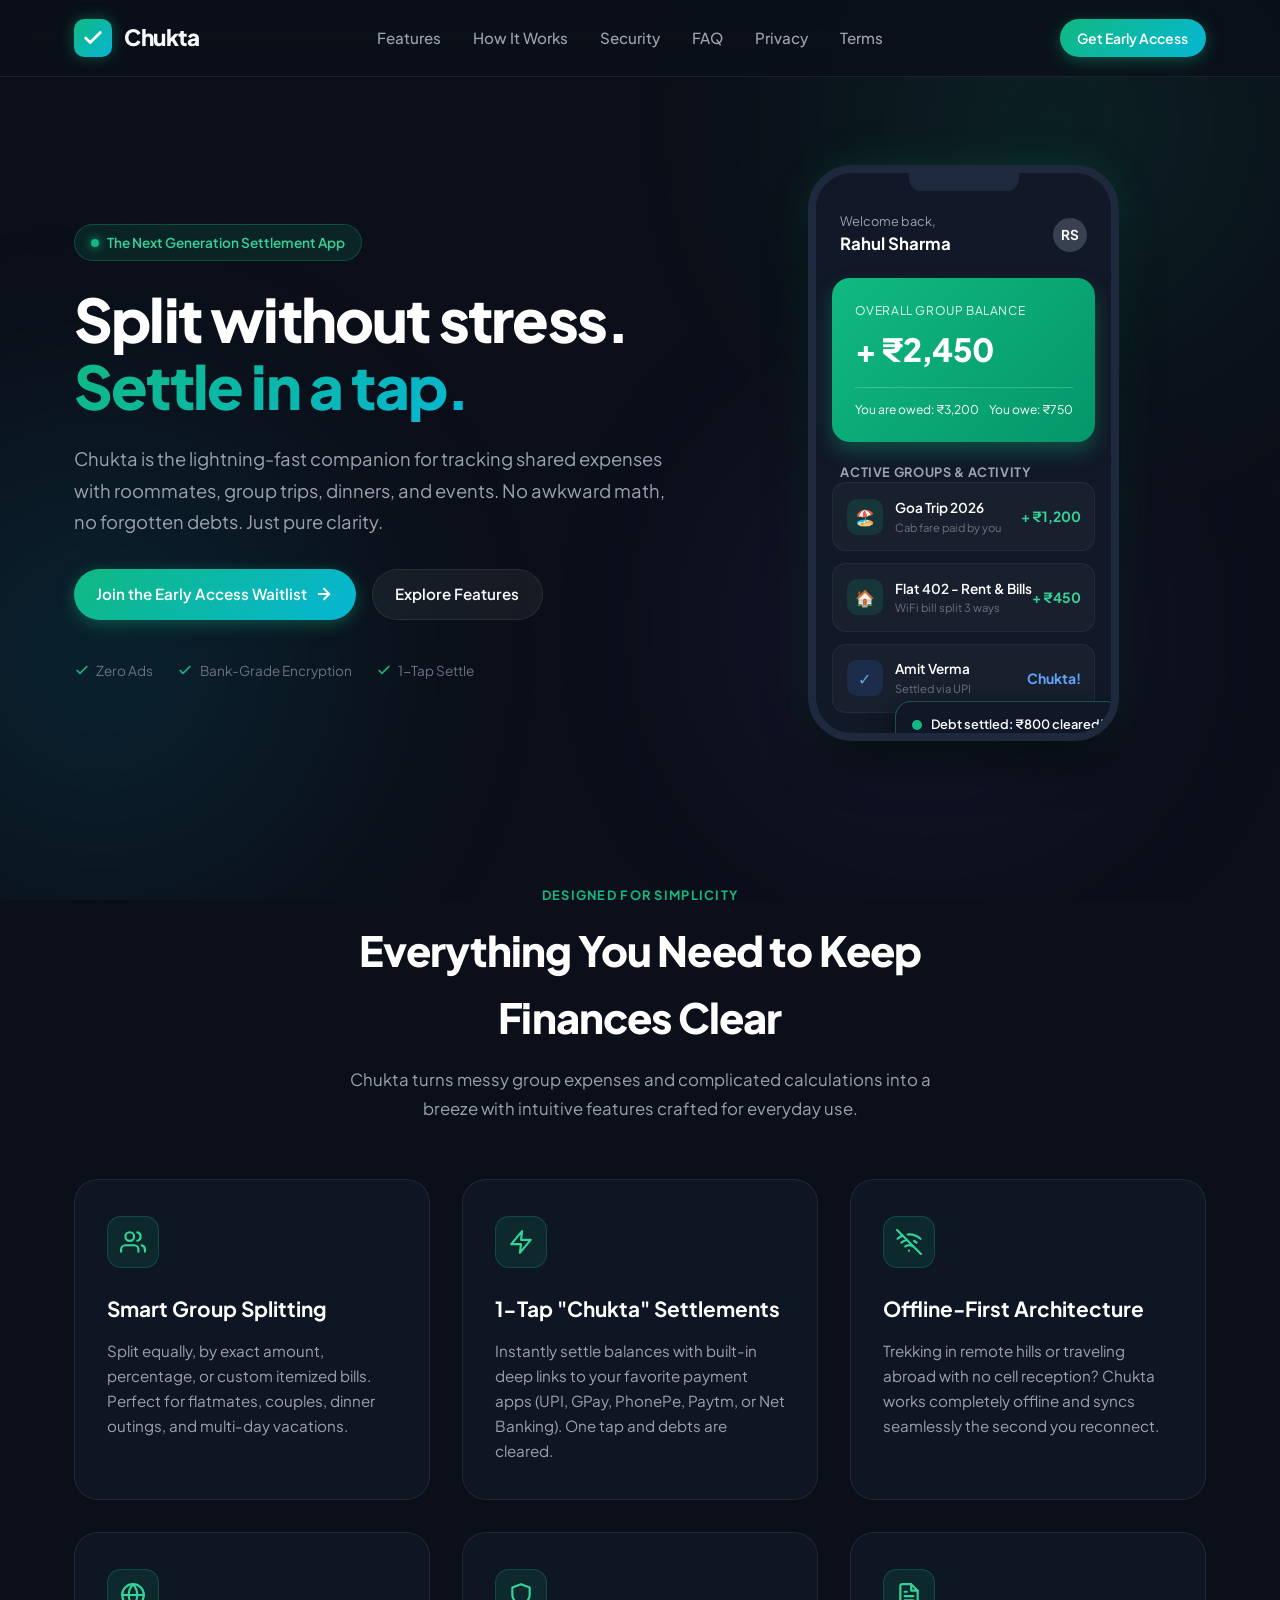
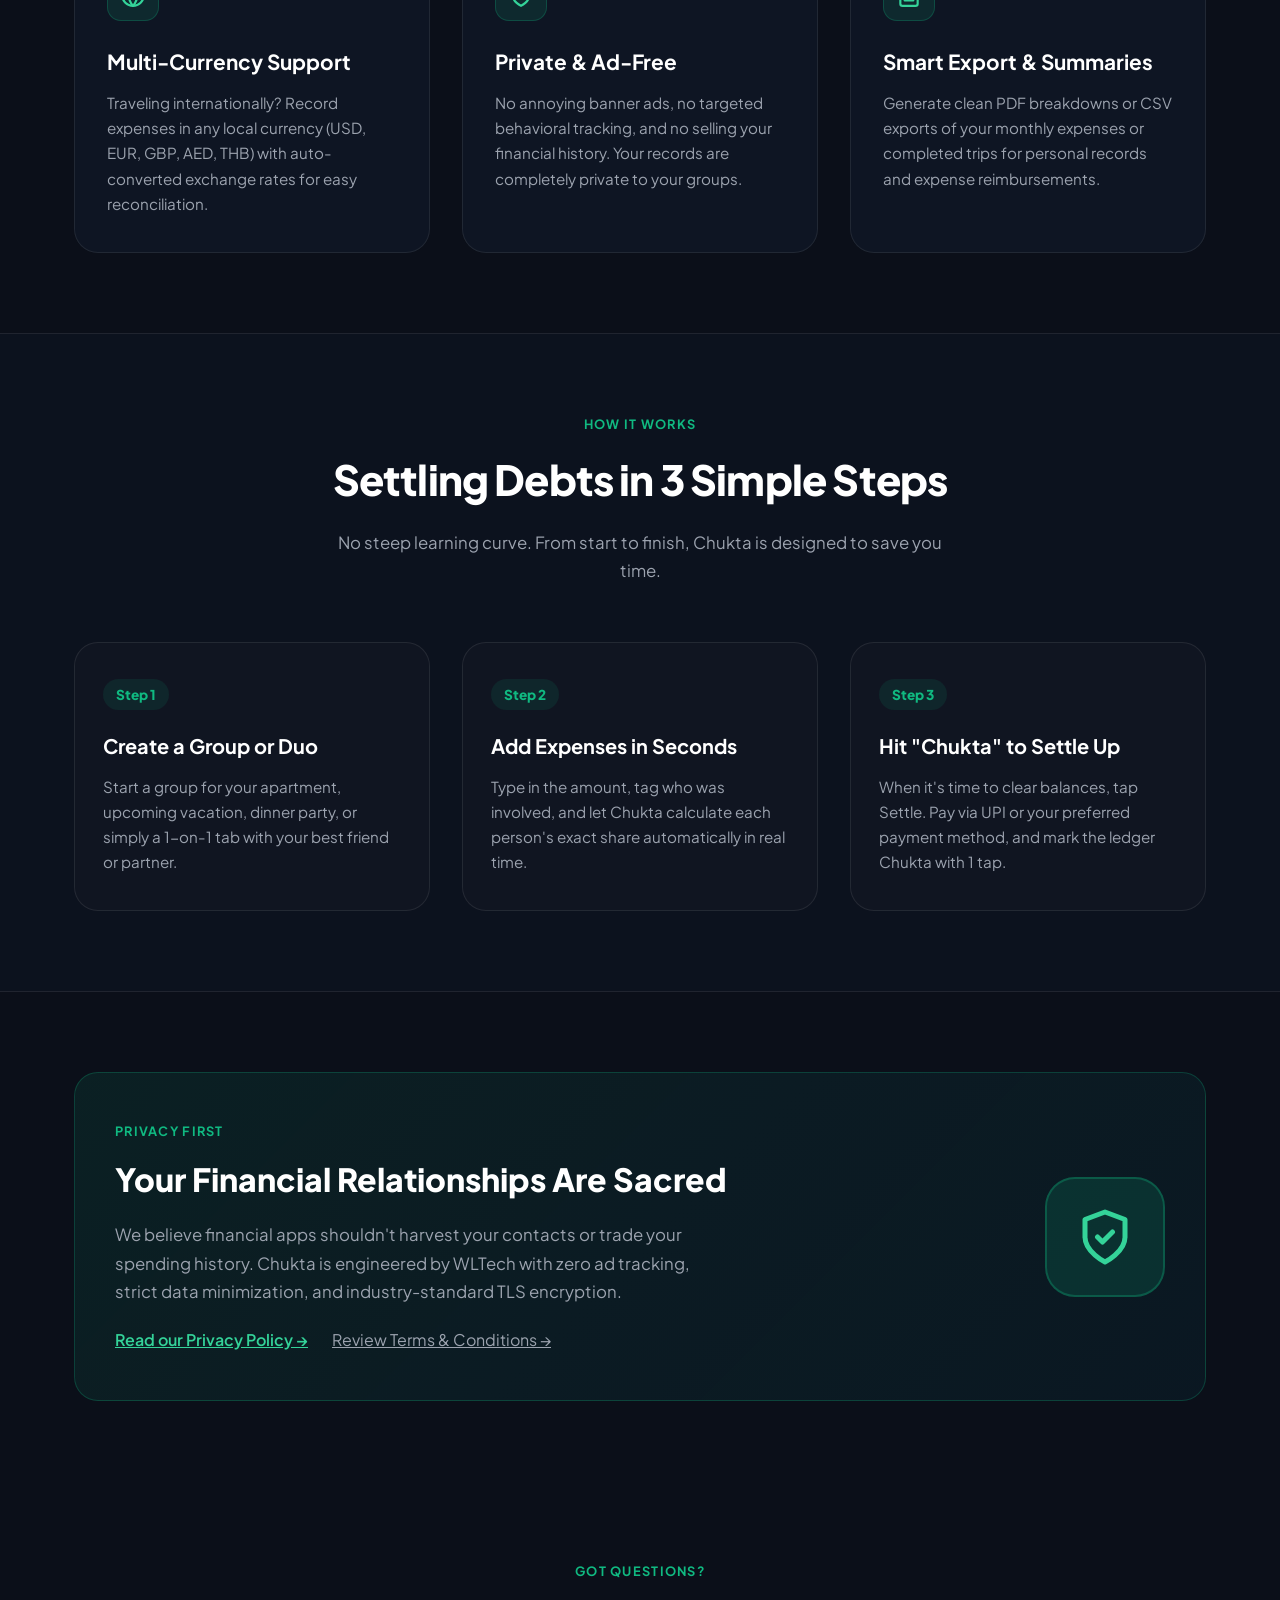
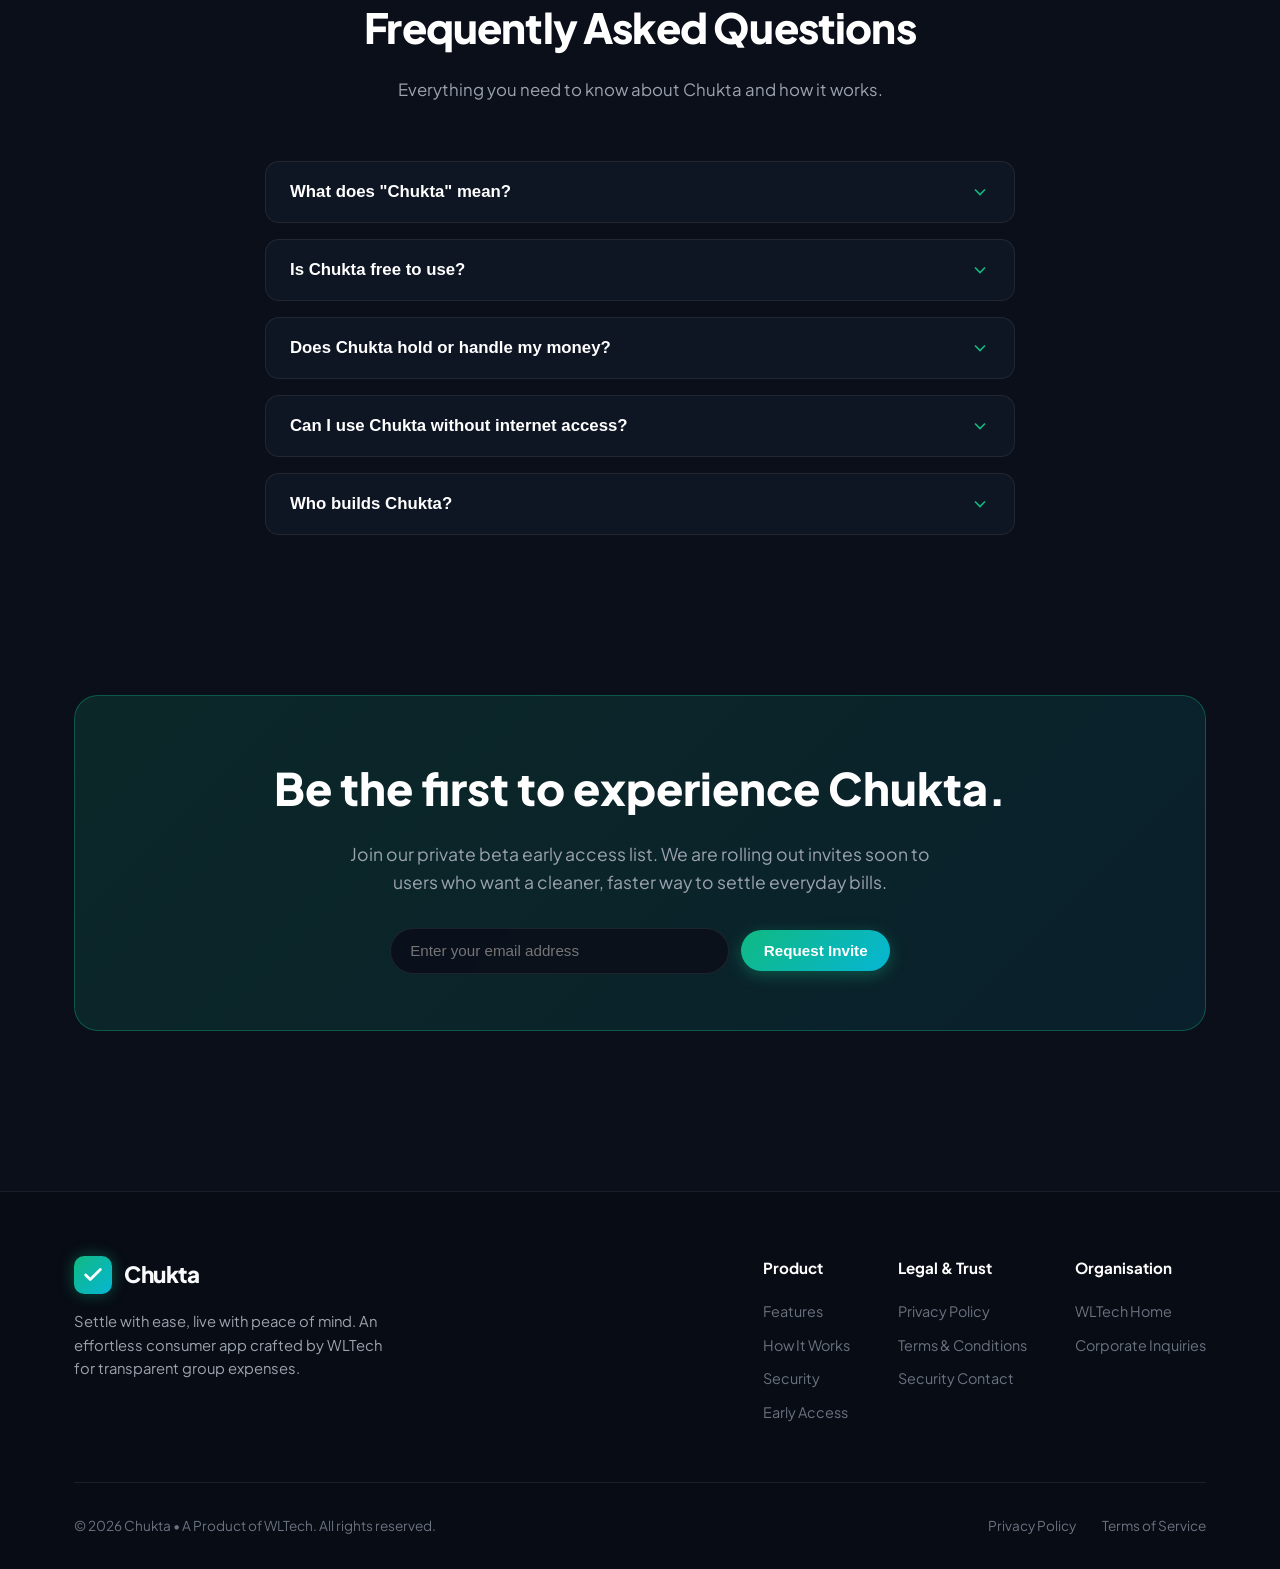
==== chukta/index.html @ 7b5af76c "Initial commit" ====
<!DOCTYPE html>
<html lang="en">
<head>
  <meta charset="UTF-8">
  <meta name="viewport" content="width=device-width, initial-scale=1.0">
  <title>Chukta — Settle with Ease, Split with Friends</title>
  <meta name="description" content="Chukta is the modern expense tracking and settlement app for trips, flatmates, and friends. Split bills seamlessly and settle up in one tap.">
  <meta name="keywords" content="Chukta, bill split app, expense tracker, settle up, group expenses, UPI settlement, flatmate expenses">
  <meta name="author" content="WLTech">

  <!-- Open Graph -->
  <meta property="og:type" content="website">
  <meta property="og:title" content="Chukta — Settle with Ease, Split with Friends">
  <meta property="og:description" content="Effortlessly track shared expenses and settle balances in a single tap. Zero stress, zero awkward math.">
  <meta property="og:url" content="https://wltechin.github.io/chukta/">

  <!-- Google Fonts -->
  <link rel="preconnect" href="https://fonts.googleapis.com">
  <link rel="preconnect" href="https://fonts.gstatic.com" crossorigin>
  <link href="https://fonts.googleapis.com/css2?family=Plus+Jakarta+Sans:wght@400;500;600;700;800&display=swap" rel="stylesheet">

  <!-- Stylesheet -->
  <link rel="stylesheet" href="../assets/css/chukta.css">
  <link rel="icon" type="image/svg+xml" href="data:image/svg+xml,<svg xmlns='http://www.w3.org/2000/svg' viewBox='0 0 32 32'><rect width='32' height='32' rx='8' fill='%2310b981'/><path d='M9 16l4 4 10-10' stroke='white' stroke-width='3' fill='none' stroke-linecap='round' stroke-linejoin='round'/></svg>">
</head>
<body>

  <!-- Ambient background glow -->
  <div class="chukta-ambient" aria-hidden="true">
    <div class="blob blob-1"></div>
    <div class="blob blob-2"></div>
    <div class="blob blob-3"></div>
  </div>

  <!-- Navigation -->
  <header class="chukta-nav">
    <div class="container">
      <div class="nav-wrapper">
        <a href="index.html" class="brand">
          <div class="brand-badge">
            <svg viewBox="0 0 24 24" fill="none" stroke="currentColor" stroke-width="3" stroke-linecap="round" stroke-linejoin="round">
              <polyline points="20 6 9 17 4 12"></polyline>
            </svg>
          </div>
          <span>Chukta</span>
        </a>

        <nav class="nav-links" id="chuktaNavLinks">
          <a href="#features">Features</a>
          <a href="#how-it-works">How It Works</a>
          <a href="#security">Security</a>
          <a href="#faq">FAQ</a>
          <a href="privacy-policy.html">Privacy</a>
          <a href="terms-and-conditions.html">Terms</a>
        </nav>

        <div>
          <a href="#waitlist" class="btn-chukta btn-chukta-primary btn-chukta-sm">
            Get Early Access
          </a>
        </div>

        <button class="mobile-toggle" id="chuktaMobileToggle" aria-label="Toggle navigation" aria-expanded="false">
          <svg width="24" height="24" viewBox="0 0 24 24" fill="none" stroke="currentColor" stroke-width="2">
            <line x1="3" y1="12" x2="21" y2="12"></line>
            <line x1="3" y1="6" x2="21" y2="6"></line>
            <line x1="3" y1="18" x2="21" y2="18"></line>
          </svg>
        </button>
      </div>
    </div>
  </header>

  <main>
    <!-- Hero Section -->
    <section class="hero">
      <div class="container">
        <div class="hero-grid">
          <div>
            <div class="hero-tag">
              <span class="hero-tag-pulse"></span>
              <span>The Next Generation Settlement App</span>
            </div>

            <h1 class="hero-title">
              Split without stress. <br>
              <span class="hero-highlight">Settle in a tap.</span>
            </h1>

            <p class="hero-desc">
              Chukta is the lightning-fast companion for tracking shared expenses with roommates, group trips, dinners, and events. No awkward math, no forgotten debts. Just pure clarity.
            </p>

            <div class="hero-btns">
              <a href="#waitlist" class="btn-chukta btn-chukta-primary">
                Join the Early Access Waitlist
                <svg width="18" height="18" viewBox="0 0 24 24" fill="none" stroke="currentColor" stroke-width="2.5" stroke-linecap="round" stroke-linejoin="round">
                  <line x1="5" y1="12" x2="19" y2="12"></line>
                  <polyline points="12 5 19 12 12 19"></polyline>
                </svg>
              </a>
              <a href="#features" class="btn-chukta btn-chukta-outline">
                Explore Features
              </a>
            </div>

            <div class="hero-trust">
              <div class="trust-item">
                <svg viewBox="0 0 24 24" fill="none" stroke="currentColor" stroke-width="2.5"><polyline points="20 6 9 17 4 12"></polyline></svg>
                <span>Zero Ads</span>
              </div>
              <div class="trust-item">
                <svg viewBox="0 0 24 24" fill="none" stroke="currentColor" stroke-width="2.5"><polyline points="20 6 9 17 4 12"></polyline></svg>
                <span>Bank-Grade Encryption</span>
              </div>
              <div class="trust-item">
                <svg viewBox="0 0 24 24" fill="none" stroke="currentColor" stroke-width="2.5"><polyline points="20 6 9 17 4 12"></polyline></svg>
                <span>1-Tap Settle</span>
              </div>
            </div>
          </div>

          <!-- App Mockup Preview -->
          <div class="mockup-container">
            <div class="mockup-phone">
              <div class="phone-notch"></div>

              <div class="app-header">
                <div>
                  <div class="app-user-greeting">Welcome back,</div>
                  <div class="app-user-name">Rahul Sharma</div>
                </div>
                <div style="width: 34px; height: 34px; border-radius: 50%; background: #374151; display:flex; align-items:center; justify-content:center; font-size: 0.85rem; font-weight:700;">
                  RS
                </div>
              </div>

              <div class="balance-card">
                <div class="balance-label">Overall Group Balance</div>
                <div class="balance-amount">+ ₹2,450</div>
                <div class="balance-meta">
                  <span>You are owed: ₹3,200</span>
                  <span>You owe: ₹750</span>
                </div>
              </div>

              <div class="activity-title">Active Groups & Activity</div>
              <div class="activity-list">
                <div class="activity-item">
                  <div class="activity-left">
                    <div class="activity-icon">🏖️</div>
                    <div>
                      <div class="activity-name">Goa Trip 2026</div>
                      <div class="activity-time">Cab fare paid by you</div>
                    </div>
                  </div>
                  <div class="activity-amount positive">+ ₹1,200</div>
                </div>

                <div class="activity-item">
                  <div class="activity-left">
                    <div class="activity-icon">🏠</div>
                    <div>
                      <div class="activity-name">Flat 402 - Rent & Bills</div>
                      <div class="activity-time">WiFi bill split 3 ways</div>
                    </div>
                  </div>
                  <div class="activity-amount positive">+ ₹450</div>
                </div>

                <div class="activity-item">
                  <div class="activity-left">
                    <div class="activity-icon" style="background: rgba(59, 130, 246, 0.15); color: #60a5fa;">✓</div>
                    <div>
                      <div class="activity-name">Amit Verma</div>
                      <div class="activity-time">Settled via UPI</div>
                    </div>
                  </div>
                  <div class="activity-amount settled">Chukta!</div>
                </div>
              </div>

              <!-- Floating settlement badge -->
              <div class="mockup-floating-badge">
                <span style="display:inline-block; width:10px; height:10px; border-radius:50%; background:#10b981;"></span>
                <span>Debt settled: ₹800 cleared!</span>
              </div>
            </div>
          </div>
        </div>
      </div>
    </section>

    <!-- Features Section -->
    <section class="section" id="features">
      <div class="container">
        <div class="section-head">
          <span class="section-subtag">Designed for Simplicity</span>
          <h2 class="section-h2">Everything You Need to Keep Finances Clear</h2>
          <p class="section-subtext">
            Chukta turns messy group expenses and complicated calculations into a breeze with intuitive features crafted for everyday use.
          </p>
        </div>

        <div class="features-grid">
          <div class="feature-box">
            <div class="feature-icon-wrapper">
              <svg viewBox="0 0 24 24" fill="none" stroke="currentColor" stroke-width="2" stroke-linecap="round" stroke-linejoin="round">
                <path d="M17 21v-2a4 4 0 0 0-4-4H5a4 4 0 0 0-4 4v2"></path>
                <circle cx="9" cy="7" r="4"></circle>
                <path d="M23 21v-2a4 4 0 0 0-3-3.87"></path>
                <path d="M16 3.13a4 4 0 0 1 0 7.75"></path>
              </svg>
            </div>
            <h3>Smart Group Splitting</h3>
            <p>
              Split equally, by exact amount, percentage, or custom itemized bills. Perfect for flatmates, couples, dinner outings, and multi-day vacations.
            </p>
          </div>

          <div class="feature-box">
            <div class="feature-icon-wrapper">
              <svg viewBox="0 0 24 24" fill="none" stroke="currentColor" stroke-width="2" stroke-linecap="round" stroke-linejoin="round">
                <polygon points="13 2 3 14 12 14 11 22 21 10 12 10 13 2"></polygon>
              </svg>
            </div>
            <h3>1-Tap "Chukta" Settlements</h3>
            <p>
              Instantly settle balances with built-in deep links to your favorite payment apps (UPI, GPay, PhonePe, Paytm, or Net Banking). One tap and debts are cleared.
            </p>
          </div>

          <div class="feature-box">
            <div class="feature-icon-wrapper">
              <svg viewBox="0 0 24 24" fill="none" stroke="currentColor" stroke-width="2" stroke-linecap="round" stroke-linejoin="round">
                <path d="M1 1l22 22"></path>
                <path d="M16.72 11.06A10.94 10.94 0 0 1 19 12.55"></path>
                <path d="M5 12.55a10.94 10.94 0 0 1 5.17-2.39"></path>
                <path d="M10.71 5.05A16 16 0 0 1 22.58 9"></path>
                <path d="M1.42 9a15.91 15.91 0 0 1 4.7-2.88"></path>
                <path d="M8.53 16.11a6 6 0 0 1 6.95 0"></path>
                <line x1="12" y1="20" x2="12.01" y2="20"></line>
              </svg>
            </div>
            <h3>Offline-First Architecture</h3>
            <p>
              Trekking in remote hills or traveling abroad with no cell reception? Chukta works completely offline and syncs seamlessly the second you reconnect.
            </p>
          </div>

          <div class="feature-box">
            <div class="feature-icon-wrapper">
              <svg viewBox="0 0 24 24" fill="none" stroke="currentColor" stroke-width="2" stroke-linecap="round" stroke-linejoin="round">
                <circle cx="12" cy="12" r="10"></circle>
                <line x1="2" y1="12" x2="22" y2="12"></line>
                <path d="M12 2a15.3 15.3 0 0 1 4 10 15.3 15.3 0 0 1-4 10 15.3 15.3 0 0 1-4-10 15.3 15.3 0 0 1 4-10z"></path>
              </svg>
            </div>
            <h3>Multi-Currency Support</h3>
            <p>
              Traveling internationally? Record expenses in any local currency (USD, EUR, GBP, AED, THB) with auto-converted exchange rates for easy reconciliation.
            </p>
          </div>

          <div class="feature-box">
            <div class="feature-icon-wrapper">
              <svg viewBox="0 0 24 24" fill="none" stroke="currentColor" stroke-width="2" stroke-linecap="round" stroke-linejoin="round">
                <path d="M12 22s8-4 8-10V5l-8-3-8 3v7c0 6 8 10 8 10z"></path>
              </svg>
            </div>
            <h3>Private & Ad-Free</h3>
            <p>
              No annoying banner ads, no targeted behavioral tracking, and no selling your financial history. Your records are completely private to your groups.
            </p>
          </div>

          <div class="feature-box">
            <div class="feature-icon-wrapper">
              <svg viewBox="0 0 24 24" fill="none" stroke="currentColor" stroke-width="2" stroke-linecap="round" stroke-linejoin="round">
                <path d="M14 2H6a2 2 0 0 0-2 2v16a2 2 0 0 0 2 2h12a2 2 0 0 0 2-2V8z"></path>
                <polyline points="14 2 14 8 20 8"></polyline>
                <line x1="16" y1="13" x2="8" y2="13"></line>
                <line x1="16" y1="17" x2="8" y2="17"></line>
                <polyline points="10 9 9 9 8 9"></polyline>
              </svg>
            </div>
            <h3>Smart Export & Summaries</h3>
            <p>
              Generate clean PDF breakdowns or CSV exports of your monthly expenses or completed trips for personal records and expense reimbursements.
            </p>
          </div>
        </div>
      </div>
    </section>

    <!-- How It Works Section -->
    <section class="section" id="how-it-works" style="background: rgba(17, 24, 39, 0.4); border-top: 1px solid var(--chukta-border); border-bottom: 1px solid var(--chukta-border);">
      <div class="container">
        <div class="section-head">
          <span class="section-subtag">How It Works</span>
          <h2 class="section-h2">Settling Debts in 3 Simple Steps</h2>
          <p class="section-subtext">
            No steep learning curve. From start to finish, Chukta is designed to save you time.
          </p>
        </div>

        <div class="steps-grid">
          <div class="step-card">
            <span class="step-badge">Step 1</span>
            <h3>Create a Group or Duo</h3>
            <p>
              Start a group for your apartment, upcoming vacation, dinner party, or simply a 1-on-1 tab with your best friend or partner.
            </p>
          </div>

          <div class="step-card">
            <span class="step-badge">Step 2</span>
            <h3>Add Expenses in Seconds</h3>
            <p>
              Type in the amount, tag who was involved, and let Chukta calculate each person's exact share automatically in real time.
            </p>
          </div>

          <div class="step-card">
            <span class="step-badge">Step 3</span>
            <h3>Hit "Chukta" to Settle Up</h3>
            <p>
              When it's time to clear balances, tap Settle. Pay via UPI or your preferred payment method, and mark the ledger Chukta with 1 tap.
            </p>
          </div>
        </div>
      </div>
    </section>

    <!-- Security & Privacy Highlight -->
    <section class="section" id="security">
      <div class="container">
        <div style="background: linear-gradient(135deg, rgba(16, 185, 129, 0.1) 0%, rgba(6, 182, 212, 0.05) 100%); border: 1px solid rgba(16, 185, 129, 0.25); border-radius: var(--radius-lg); padding: 3rem 2.5rem; display: flex; align-items: center; justify-content: space-between; gap: 2.5rem; flex-wrap: wrap;">
          <div style="max-width: 620px;">
            <span class="section-subtag">Privacy First</span>
            <h2 style="font-size: 2rem; font-weight: 800; color: #ffffff; margin-bottom: 1rem;">
              Your Financial Relationships Are Sacred
            </h2>
            <p style="color: var(--text-dim); font-size: 1.05rem; line-height: 1.7; margin-bottom: 1.25rem;">
              We believe financial apps shouldn't harvest your contacts or trade your spending history. Chukta is engineered by WLTech with zero ad tracking, strict data minimization, and industry-standard TLS encryption.
            </p>
            <div style="display: flex; gap: 1.5rem; flex-wrap: wrap;">
              <a href="privacy-policy.html" style="color: var(--brand-green-light); font-weight: 600; text-decoration: underline;">Read our Privacy Policy &rarr;</a>
              <a href="terms-and-conditions.html" style="color: var(--text-dim); text-decoration: underline;">Review Terms & Conditions &rarr;</a>
            </div>
          </div>
          <div style="width: 120px; height: 120px; border-radius: 30px; background: rgba(16, 185, 129, 0.15); border: 2px solid rgba(16, 185, 129, 0.3); display: flex; align-items: center; justify-content: center; color: var(--brand-green-light);">
            <svg width="60" height="60" viewBox="0 0 24 24" fill="none" stroke="currentColor" stroke-width="2" stroke-linecap="round" stroke-linejoin="round">
              <path d="M12 22s8-4 8-10V5l-8-3-8 3v7c0 6 8 10 8 10z"></path>
              <polyline points="9 12 11 14 15 10"></polyline>
            </svg>
          </div>
        </div>
      </div>
    </section>

    <!-- FAQ Section -->
    <section class="section" id="faq">
      <div class="container">
        <div class="section-head">
          <span class="section-subtag">Got Questions?</span>
          <h2 class="section-h2">Frequently Asked Questions</h2>
          <p class="section-subtext">
            Everything you need to know about Chukta and how it works.
          </p>
        </div>

        <div class="faq-list">
          <div class="faq-item">
            <button class="faq-question">
              <span>What does "Chukta" mean?</span>
              <svg class="faq-toggle-icon" viewBox="0 0 24 24" fill="none" stroke="currentColor" stroke-width="2">
                <polyline points="6 9 12 15 18 9"></polyline>
              </svg>
            </button>
            <div class="faq-answer">
              "Chukta" (चुकता) translates to "cleared", "settled", or "resolved". That is the core philosophy of our application — providing a quick, peaceful way to clear all debts and financial obligations with zero confusion.
            </div>
          </div>

          <div class="faq-item">
            <button class="faq-question">
              <span>Is Chukta free to use?</span>
              <svg class="faq-toggle-icon" viewBox="0 0 24 24" fill="none" stroke="currentColor" stroke-width="2">
                <polyline points="6 9 12 15 18 9"></polyline>
              </svg>
            </button>
            <div class="faq-answer">
              Yes, Chukta's core features — creating groups, tracking shared expenses, split calculations, and settlement reminders — are completely free and without intrusive ads.
            </div>
          </div>

          <div class="faq-item">
            <button class="faq-question">
              <span>Does Chukta hold or handle my money?</span>
              <svg class="faq-toggle-icon" viewBox="0 0 24 24" fill="none" stroke="currentColor" stroke-width="2">
                <polyline points="6 9 12 15 18 9"></polyline>
              </svg>
            </button>
            <div class="faq-answer">
              No. Chukta is an expense ledger and settlement tracking tool. When settling up, Chukta redirects you securely to your trusted payment applications (UPI apps, bank apps, etc.) or lets you record cash settlements. We never hold your money in our own custody.
            </div>
          </div>

          <div class="faq-item">
            <button class="faq-question">
              <span>Can I use Chukta without internet access?</span>
              <svg class="faq-toggle-icon" viewBox="0 0 24 24" fill="none" stroke="currentColor" stroke-width="2">
                <polyline points="6 9 12 15 18 9"></polyline>
              </svg>
            </button>
            <div class="faq-answer">
              Yes! Chukta is built with an offline-first architecture. You can log expenses while on flights, road trips, or remote campgrounds. All updates sync safely as soon as any device in the group goes back online.
            </div>
          </div>

          <div class="faq-item">
            <button class="faq-question">
              <span>Who builds Chukta?</span>
              <svg class="faq-toggle-icon" viewBox="0 0 24 24" fill="none" stroke="currentColor" stroke-width="2">
                <polyline points="6 9 12 15 18 9"></polyline>
              </svg>
            </button>
            <div class="faq-answer">
              Chukta is engineered and maintained by WLTech, a consumer technology organisation passionate about building intuitive products for the world.
            </div>
          </div>
        </div>
      </div>
    </section>

    <!-- Waitlist / Early Access CTA -->
    <section class="section" id="waitlist">
      <div class="container">
        <div class="cta-banner">
          <h2>Be the first to experience Chukta.</h2>
          <p>
            Join our private beta early access list. We are rolling out invites soon to users who want a cleaner, faster way to settle everyday bills.
          </p>

          <form class="waitlist-form" id="waitlistForm">
            <input type="email" class="waitlist-input" placeholder="Enter your email address" required>
            <button type="submit" class="btn-chukta btn-chukta-primary">
              Request Invite
            </button>
          </form>

          <div class="waitlist-msg" id="waitlistMsg"></div>
        </div>
      </div>
    </section>
  </main>

  <!-- Footer -->
  <footer class="chukta-footer">
    <div class="container">
      <div class="footer-top">
        <div>
          <div class="brand">
            <div class="brand-badge">
              <svg viewBox="0 0 24 24" fill="none" stroke="currentColor" stroke-width="3" stroke-linecap="round" stroke-linejoin="round">
                <polyline points="20 6 9 17 4 12"></polyline>
              </svg>
            </div>
            <span>Chukta</span>
          </div>
          <p class="footer-desc">
            Settle with ease, live with peace of mind. An effortless consumer app crafted by WLTech for transparent group expenses.
          </p>
        </div>

        <div class="footer-nav">
          <div class="footer-nav-col">
            <h4>Product</h4>
            <a href="#features">Features</a>
            <a href="#how-it-works">How It Works</a>
            <a href="#security">Security</a>
            <a href="#waitlist">Early Access</a>
          </div>

          <div class="footer-nav-col">
            <h4>Legal & Trust</h4>
            <a href="privacy-policy.html">Privacy Policy</a>
            <a href="terms-and-conditions.html">Terms & Conditions</a>
            <a href="mailto:support@chukta.app">Security Contact</a>
          </div>

          <div class="footer-nav-col">
            <h4>Organisation</h4>
            <a href="../index.html">WLTech Home</a>
            <a href="mailto:contact@wltech.in">Corporate Inquiries</a>
          </div>
        </div>
      </div>

      <div class="footer-bottom-bar">
        <div>
          &copy; <span class="current-year">2026</span> Chukta &bull; A Product of WLTech. All rights reserved.
        </div>
        <div>
          <a href="privacy-policy.html" style="color:var(--text-sub); margin-right: 1.5rem;">Privacy Policy</a>
          <a href="terms-and-conditions.html" style="color:var(--text-sub);">Terms of Service</a>
        </div>
      </div>
    </div>
  </footer>

  <!-- Scripts -->
  <script src="../assets/js/chukta.js"></script>
</body>
</html>
---- assets/css/chukta.css ----
/* ===================================================================
   Chukta Application - Dedicated Stylesheet
   Landing Page, Privacy Policy, Terms & Conditions
   =================================================================== */

:root {
  --font-main: 'Plus Jakarta Sans', -apple-system, BlinkMacSystemFont, 'Segoe UI', Roboto, Helvetica, Arial, sans-serif;

  /* Colors */
  --chukta-bg: #0b0f19;
  --chukta-bg-surface: #111827;
  --chukta-card: rgba(17, 24, 39, 0.75);
  --chukta-card-hover: rgba(31, 41, 55, 0.85);
  --chukta-border: rgba(255, 255, 255, 0.08);

  --text-main: #f9fafb;
  --text-dim: #9ca3af;
  --text-sub: #6b7280;

  /* Chukta Emerald/Mint Accent */
  --brand-green: #10b981;
  --brand-green-light: #34d399;
  --brand-green-dark: #059669;
  --brand-cyan: #06b6d4;
  --brand-gradient: linear-gradient(135deg, #10b981 0%, #06b6d4 100%);
  --brand-glow: rgba(16, 185, 129, 0.28);

  /* Secondary Violet */
  --brand-purple: #8b5cf6;

  /* Radius & Shadows */
  --radius-sm: 8px;
  --radius-md: 14px;
  --radius-lg: 24px;
  --radius-full: 9999px;

  --shadow-card: 0 10px 30px rgba(0, 0, 0, 0.4);
  --shadow-glow: 0 0 35px rgba(16, 185, 129, 0.25);
  --transition: 0.25s cubic-bezier(0.16, 1, 0.3, 1);
}

*, *::before, *::after {
  box-sizing: border-box;
  margin: 0;
  padding: 0;
}

html {
  font-size: 16px;
  scroll-behavior: smooth;
  -webkit-font-smoothing: antialiased;
}

body {
  font-family: var(--font-main);
  background-color: var(--chukta-bg);
  color: var(--text-main);
  line-height: 1.6;
  min-height: 100vh;
  overflow-x: hidden;
}

a {
  color: inherit;
  text-decoration: none;
  transition: color var(--transition);
}

ul {
  list-style: none;
}

/* Background Gradients */
.chukta-ambient {
  position: fixed;
  top: 0;
  left: 0;
  right: 0;
  bottom: 0;
  pointer-events: none;
  z-index: 0;
  overflow: hidden;
}

.blob {
  position: absolute;
  border-radius: 50%;
  filter: blur(130px);
  opacity: 0.22;
}

.blob-1 {
  width: 550px;
  height: 550px;
  top: -150px;
  right: -50px;
  background: radial-gradient(circle, #10b981 0%, transparent 70%);
}

.blob-2 {
  width: 600px;
  height: 600px;
  top: 40%;
  left: -200px;
  background: radial-gradient(circle, #06b6d4 0%, transparent 70%);
}

.blob-3 {
  width: 450px;
  height: 450px;
  bottom: 5%;
  right: 10%;
  background: radial-gradient(circle, #8b5cf6 0%, transparent 70%);
}

/* Container */
.container {
  width: 100%;
  max-width: 1180px;
  margin: 0 auto;
  padding: 0 1.5rem;
  position: relative;
  z-index: 1;
}

/* Nav */
.chukta-nav {
  position: sticky;
  top: 0;
  z-index: 100;
  background: rgba(11, 15, 25, 0.8);
  backdrop-filter: blur(18px);
  -webkit-backdrop-filter: blur(18px);
  border-bottom: 1px solid var(--chukta-border);
}

.nav-wrapper {
  display: flex;
  align-items: center;
  justify-content: space-between;
  height: 76px;
}

.brand {
  display: flex;
  align-items: center;
  gap: 0.75rem;
  font-size: 1.4rem;
  font-weight: 800;
  letter-spacing: -0.02em;
}

.brand-badge {
  width: 38px;
  height: 38px;
  border-radius: 10px;
  background: var(--brand-gradient);
  display: flex;
  align-items: center;
  justify-content: center;
  box-shadow: 0 0 15px rgba(16, 185, 129, 0.4);
}

.brand-badge svg {
  width: 22px;
  height: 22px;
  stroke: #ffffff;
}

.nav-links {
  display: flex;
  align-items: center;
  gap: 2rem;
}

.nav-links a {
  font-size: 0.95rem;
  font-weight: 500;
  color: var(--text-dim);
}

.nav-links a:hover {
  color: #ffffff;
}

/* Buttons */
.btn-chukta {
  display: inline-flex;
  align-items: center;
  justify-content: center;
  gap: 0.5rem;
  padding: 0.75rem 1.4rem;
  border-radius: var(--radius-full);
  font-weight: 600;
  font-size: 0.95rem;
  cursor: pointer;
  transition: all var(--transition);
  border: none;
}

.btn-chukta-primary {
  background: var(--brand-gradient);
  color: #ffffff;
  box-shadow: 0 4px 16px rgba(16, 185, 129, 0.35);
}

.btn-chukta-primary:hover {
  transform: translateY(-2px);
  box-shadow: 0 6px 22px rgba(16, 185, 129, 0.5);
  color: #ffffff;
}

.btn-chukta-outline {
  background: rgba(255, 255, 255, 0.05);
  color: var(--text-main);
  border: 1px solid var(--chukta-border);
}

.btn-chukta-outline:hover {
  background: rgba(255, 255, 255, 0.1);
  transform: translateY(-2px);
}

.btn-chukta-sm {
  padding: 0.5rem 1.1rem;
  font-size: 0.875rem;
}

/* Mobile Toggle */
.mobile-toggle {
  display: none;
  background: none;
  border: none;
  color: #ffffff;
  cursor: pointer;
  padding: 0.5rem;
}

/* Hero */
.hero {
  padding: 5.5rem 0 4rem;
}

.hero-grid {
  display: grid;
  grid-template-columns: 1.1fr 0.9fr;
  gap: 3.5rem;
  align-items: center;
}

.hero-tag {
  display: inline-flex;
  align-items: center;
  gap: 0.5rem;
  padding: 0.4rem 1rem;
  border-radius: var(--radius-full);
  background: rgba(16, 185, 129, 0.12);
  border: 1px solid rgba(16, 185, 129, 0.28);
  color: var(--brand-green-light);
  font-size: 0.85rem;
  font-weight: 600;
  margin-bottom: 1.5rem;
}

.hero-tag-pulse {
  width: 8px;
  height: 8px;
  border-radius: 50%;
  background: var(--brand-green);
  box-shadow: 0 0 10px var(--brand-green);
}

.hero-title {
  font-size: clamp(2.4rem, 5vw, 3.75rem);
  font-weight: 800;
  line-height: 1.12;
  letter-spacing: -0.03em;
  margin-bottom: 1.5rem;
  color: #ffffff;
}

.hero-highlight {
  background: var(--brand-gradient);
  -webkit-background-clip: text;
  -webkit-text-fill-color: transparent;
}

.hero-desc {
  font-size: 1.15rem;
  color: var(--text-dim);
  line-height: 1.7;
  margin-bottom: 2rem;
}

.hero-btns {
  display: flex;
  gap: 1rem;
  flex-wrap: wrap;
  margin-bottom: 2.5rem;
}

.hero-trust {
  display: flex;
  align-items: center;
  gap: 1.5rem;
  font-size: 0.85rem;
  color: var(--text-sub);
}

.trust-item {
  display: flex;
  align-items: center;
  gap: 0.4rem;
}

.trust-item svg {
  color: var(--brand-green);
  width: 16px;
  height: 16px;
}

/* Phone Mockup */
.mockup-container {
  position: relative;
  max-width: 380px;
  margin: 0 auto;
}

.mockup-phone {
  background: #111827;
  border: 8px solid #1f293d;
  border-radius: 44px;
  padding: 1.25rem 1rem;
  box-shadow: 0 25px 50px -12px rgba(0, 0, 0, 0.7), 0 0 40px rgba(16, 185, 129, 0.15);
  position: relative;
  overflow: hidden;
}

.phone-notch {
  width: 110px;
  height: 18px;
  background: #1f293d;
  border-radius: 0 0 12px 12px;
  margin: -1.25rem auto 1.25rem;
}

.app-header {
  display: flex;
  align-items: center;
  justify-content: space-between;
  margin-bottom: 1.25rem;
  padding: 0 0.5rem;
}

.app-user-greeting {
  font-size: 0.8rem;
  color: var(--text-dim);
}

.app-user-name {
  font-size: 1.05rem;
  font-weight: 700;
  color: #ffffff;
}

.balance-card {
  background: linear-gradient(135deg, #10b981 0%, #059669 100%);
  border-radius: 18px;
  padding: 1.4rem;
  color: #ffffff;
  margin-bottom: 1.25rem;
  box-shadow: 0 10px 20px rgba(16, 185, 129, 0.3);
}

.balance-label {
  font-size: 0.75rem;
  text-transform: uppercase;
  letter-spacing: 0.05em;
  opacity: 0.9;
}

.balance-amount {
  font-size: 2rem;
  font-weight: 800;
  margin: 0.25rem 0 0.75rem;
  letter-spacing: -0.02em;
}

.balance-meta {
  display: flex;
  justify-content: space-between;
  font-size: 0.75rem;
  padding-top: 0.75rem;
  border-top: 1px solid rgba(255, 255, 255, 0.2);
}

.activity-list {
  display: flex;
  flex-direction: column;
  gap: 0.75rem;
}

.activity-title {
  font-size: 0.8rem;
  font-weight: 700;
  color: var(--text-dim);
  text-transform: uppercase;
  letter-spacing: 0.05em;
  padding: 0 0.5rem;
}

.activity-item {
  display: flex;
  align-items: center;
  justify-content: space-between;
  padding: 0.85rem;
  background: rgba(255, 255, 255, 0.03);
  border: 1px solid rgba(255, 255, 255, 0.05);
  border-radius: 14px;
}

.activity-left {
  display: flex;
  align-items: center;
  gap: 0.75rem;
}

.activity-icon {
  width: 36px;
  height: 36px;
  border-radius: 10px;
  background: rgba(16, 185, 129, 0.15);
  display: flex;
  align-items: center;
  justify-content: center;
  color: var(--brand-green-light);
  font-size: 1rem;
}

.activity-name {
  font-size: 0.85rem;
  font-weight: 600;
  color: #ffffff;
}

.activity-time {
  font-size: 0.7rem;
  color: var(--text-sub);
}

.activity-amount {
  font-weight: 700;
  font-size: 0.875rem;
}

.activity-amount.positive {
  color: #34d399;
}

.activity-amount.settled {
  color: #60a5fa;
}

/* Floating Notification pill on mockup */
.mockup-floating-badge {
  position: absolute;
  bottom: -15px;
  right: -10px;
  background: rgba(17, 24, 39, 0.95);
  border: 1px solid rgba(16, 185, 129, 0.4);
  padding: 0.75rem 1rem;
  border-radius: 16px;
  display: flex;
  align-items: center;
  gap: 0.6rem;
  font-size: 0.8rem;
  font-weight: 600;
  box-shadow: 0 10px 25px rgba(0, 0, 0, 0.5);
  animation: float 4s ease-in-out infinite;
}

@keyframes float {
  0%, 100% { transform: translateY(0); }
  50% { transform: translateY(-8px); }
}

/* Section Common */
.section {
  padding: 5rem 0;
  position: relative;
}

.section-head {
  text-align: center;
  max-width: 620px;
  margin: 0 auto 3.5rem;
}

.section-subtag {
  font-size: 0.8rem;
  font-weight: 700;
  text-transform: uppercase;
  color: var(--brand-green);
  letter-spacing: 0.1em;
  margin-bottom: 0.75rem;
  display: block;
}

.section-h2 {
  font-size: clamp(1.85rem, 3.5vw, 2.6rem);
  font-weight: 800;
  letter-spacing: -0.02em;
  color: #ffffff;
  margin-bottom: 1rem;
}

.section-subtext {
  font-size: 1.05rem;
  color: var(--text-dim);
  line-height: 1.7;
}

/* Features Grid */
.features-grid {
  display: grid;
  grid-template-columns: repeat(auto-fit, minmax(260px, 1fr));
  gap: 2rem;
}

.feature-box {
  background: var(--chukta-card);
  backdrop-filter: blur(12px);
  -webkit-backdrop-filter: blur(12px);
  border: 1px solid var(--chukta-border);
  border-radius: var(--radius-lg);
  padding: 2.25rem 2rem;
  transition: all var(--transition);
  position: relative;
}

.feature-box:hover {
  transform: translateY(-5px);
  border-color: rgba(16, 185, 129, 0.35);
  background: var(--chukta-card-hover);
  box-shadow: var(--shadow-card), var(--shadow-glow);
}

.feature-icon-wrapper {
  width: 52px;
  height: 52px;
  border-radius: 14px;
  background: rgba(16, 185, 129, 0.12);
  border: 1px solid rgba(16, 185, 129, 0.25);
  display: flex;
  align-items: center;
  justify-content: center;
  color: var(--brand-green-light);
  margin-bottom: 1.5rem;
}

.feature-icon-wrapper svg {
  width: 26px;
  height: 26px;
}

.feature-box h3 {
  font-size: 1.3rem;
  font-weight: 700;
  color: #ffffff;
  margin-bottom: 0.75rem;
}

.feature-box p {
  color: var(--text-dim);
  font-size: 0.95rem;
  line-height: 1.65;
}

/* How It Works Steps */
.steps-grid {
  display: grid;
  grid-template-columns: repeat(3, 1fr);
  gap: 2rem;
}

.step-card {
  padding: 2.25rem 1.75rem;
  background: rgba(255, 255, 255, 0.02);
  border: 1px solid var(--chukta-border);
  border-radius: var(--radius-lg);
  position: relative;
}

.step-badge {
  font-size: 0.85rem;
  font-weight: 800;
  color: var(--brand-green);
  background: rgba(16, 185, 129, 0.1);
  padding: 0.3rem 0.8rem;
  border-radius: var(--radius-full);
  display: inline-block;
  margin-bottom: 1.25rem;
}

.step-card h3 {
  font-size: 1.25rem;
  font-weight: 700;
  color: #ffffff;
  margin-bottom: 0.75rem;
}

.step-card p {
  color: var(--text-dim);
  font-size: 0.95rem;
  line-height: 1.65;
}

/* FAQ Accordion */
.faq-list {
  max-width: 750px;
  margin: 0 auto;
  display: flex;
  flex-direction: column;
  gap: 1rem;
}

.faq-item {
  background: var(--chukta-card);
  border: 1px solid var(--chukta-border);
  border-radius: var(--radius-md);
  overflow: hidden;
  transition: border-color var(--transition);
}

.faq-item.active {
  border-color: rgba(16, 185, 129, 0.4);
}

.faq-question {
  width: 100%;
  padding: 1.25rem 1.5rem;
  background: none;
  border: none;
  text-align: left;
  display: flex;
  align-items: center;
  justify-content: space-between;
  font-size: 1.05rem;
  font-weight: 600;
  color: #ffffff;
  cursor: pointer;
}

.faq-toggle-icon {
  width: 20px;
  height: 20px;
  transition: transform var(--transition);
  color: var(--brand-green);
}

.faq-item.active .faq-toggle-icon {
  transform: rotate(180deg);
}

.faq-answer {
  max-height: 0;
  overflow: hidden;
  transition: max-height 0.3s ease, padding 0.3s ease;
  padding: 0 1.5rem;
  color: var(--text-dim);
  font-size: 0.95rem;
  line-height: 1.7;
}

.faq-item.active .faq-answer {
  max-height: 250px;
  padding: 0 1.5rem 1.25rem;
}

/* Early Access / Waitlist CTA Box */
.cta-banner {
  background: linear-gradient(135deg, rgba(16, 185, 129, 0.15) 0%, rgba(6, 182, 212, 0.1) 100%);
  border: 1px solid rgba(16, 185, 129, 0.35);
  border-radius: var(--radius-lg);
  padding: 3.5rem 2rem;
  text-align: center;
  position: relative;
  overflow: hidden;
}

.cta-banner h2 {
  font-size: clamp(2rem, 4vw, 2.8rem);
  font-weight: 800;
  color: #ffffff;
  margin-bottom: 1rem;
}

.cta-banner p {
  color: var(--text-dim);
  max-width: 580px;
  margin: 0 auto 2rem;
  font-size: 1.1rem;
}

.waitlist-form {
  display: flex;
  align-items: center;
  justify-content: center;
  gap: 0.75rem;
  max-width: 500px;
  margin: 0 auto;
  flex-wrap: wrap;
}

.waitlist-input {
  flex: 1;
  min-width: 240px;
  padding: 0.85rem 1.2rem;
  background: rgba(11, 15, 25, 0.85);
  border: 1px solid var(--chukta-border);
  border-radius: var(--radius-full);
  color: #ffffff;
  font-size: 0.95rem;
  outline: none;
}

.waitlist-input:focus {
  border-color: var(--brand-green);
  box-shadow: 0 0 0 3px rgba(16, 185, 129, 0.25);
}

.waitlist-msg {
  margin-top: 1rem;
  font-size: 0.9rem;
  display: none;
}

.waitlist-msg.success {
  display: block;
  color: #34d399;
}

/* Footer */
.chukta-footer {
  border-top: 1px solid var(--chukta-border);
  background: #080c14;
  padding: 4rem 0 2rem;
  margin-top: 5rem;
}

.footer-top {
  display: flex;
  justify-content: space-between;
  align-items: flex-start;
  flex-wrap: wrap;
  gap: 2rem;
  margin-bottom: 3rem;
}

.footer-desc {
  max-width: 320px;
  color: var(--text-dim);
  font-size: 0.925rem;
  margin-top: 1rem;
}

.footer-nav {
  display: flex;
  gap: 3rem;
  flex-wrap: wrap;
}

.footer-nav-col h4 {
  font-size: 0.95rem;
  font-weight: 700;
  color: #ffffff;
  margin-bottom: 1.25rem;
}

.footer-nav-col a {
  display: block;
  font-size: 0.9rem;
  color: var(--text-sub);
  margin-bottom: 0.65rem;
}

.footer-nav-col a:hover {
  color: #ffffff;
}

.footer-bottom-bar {
  display: flex;
  justify-content: space-between;
  align-items: center;
  border-top: 1px solid var(--chukta-border);
  padding-top: 2rem;
  font-size: 0.85rem;
  color: var(--text-sub);
  flex-wrap: wrap;
  gap: 1rem;
}

/* ===================================================================
   Legal Pages (Privacy Policy, Terms & Conditions)
   =================================================================== */
.legal-page {
  padding: 4rem 0 6rem;
}

.legal-header {
  border-bottom: 1px solid var(--chukta-border);
  padding-bottom: 2rem;
  margin-bottom: 3rem;
}

.legal-badge {
  display: inline-block;
  padding: 0.35rem 0.9rem;
  border-radius: var(--radius-full);
  background: rgba(16, 185, 129, 0.12);
  color: var(--brand-green-light);
  font-size: 0.85rem;
  font-weight: 600;
  margin-bottom: 1rem;
}

.legal-title {
  font-size: clamp(2rem, 4vw, 2.85rem);
  font-weight: 800;
  letter-spacing: -0.02em;
  color: #ffffff;
  margin-bottom: 0.75rem;
}

.legal-meta {
  font-size: 0.9rem;
  color: var(--text-sub);
}

.legal-content {
  display: grid;
  grid-template-columns: 260px 1fr;
  gap: 3.5rem;
}

.legal-toc {
  position: sticky;
  top: 100px;
  background: var(--chukta-card);
  border: 1px solid var(--chukta-border);
  border-radius: var(--radius-md);
  padding: 1.5rem;
  height: fit-content;
}

.legal-toc h4 {
  font-size: 0.85rem;
  text-transform: uppercase;
  color: var(--text-sub);
  letter-spacing: 0.05em;
  margin-bottom: 1rem;
}

.legal-toc-list {
  display: flex;
  flex-direction: column;
  gap: 0.65rem;
}

.legal-toc-list a {
  font-size: 0.85rem;
  color: var(--text-dim);
  line-height: 1.4;
}

.legal-toc-list a:hover {
  color: var(--brand-green-light);
}

.legal-body {
  color: var(--text-dim);
  font-size: 1rem;
  line-height: 1.8;
}

.legal-body section {
  margin-bottom: 3rem;
  scroll-margin-top: 100px;
}

.legal-body h2 {
  font-size: 1.5rem;
  font-weight: 700;
  color: #ffffff;
  margin-bottom: 1rem;
  padding-bottom: 0.5rem;
  border-bottom: 1px solid rgba(255, 255, 255, 0.06);
}

.legal-body h3 {
  font-size: 1.15rem;
  font-weight: 600;
  color: #ffffff;
  margin: 1.25rem 0 0.5rem;
}

.legal-body p {
  margin-bottom: 1.2rem;
}

.legal-body ul, .legal-body ol {
  margin-bottom: 1.25rem;
  padding-left: 1.5rem;
}

.legal-body li {
  margin-bottom: 0.5rem;
  list-style: disc;
}

.legal-callout {
  background: rgba(16, 185, 129, 0.08);
  border-left: 3px solid var(--brand-green);
  padding: 1.25rem 1.5rem;
  border-radius: 0 var(--radius-sm) var(--radius-sm) 0;
  margin: 1.5rem 0;
}

.legal-callout p {
  margin-bottom: 0;
  color: var(--text-main);
}

/* Responsive */
@media (max-width: 960px) {
  .hero-grid {
    grid-template-columns: 1fr;
    text-align: center;
  }
  .hero-tag {
    margin-left: auto;
    margin-right: auto;
  }
  .hero-btns {
    justify-content: center;
  }
  .hero-trust {
    justify-content: center;
  }
  .steps-grid {
    grid-template-columns: 1fr;
  }
  .legal-content {
    grid-template-columns: 1fr;
  }
  .legal-toc {
    display: none;
  }
}

@media (max-width: 768px) {
  .nav-links {
    position: fixed;
    top: 76px;
    left: 0;
    right: 0;
    background: rgba(11, 15, 25, 0.98);
    backdrop-filter: blur(20px);
    -webkit-backdrop-filter: blur(20px);
    flex-direction: column;
    padding: 2rem 1.5rem;
    gap: 1.5rem;
    border-bottom: 1px solid var(--chukta-border);
    transform: translateY(-150%);
    transition: transform var(--transition);
    opacity: 0;
    pointer-events: none;
  }

  .nav-links.open {
    transform: translateY(0);
    opacity: 1;
    pointer-events: all;
  }

  .mobile-toggle {
    display: block;
  }
}
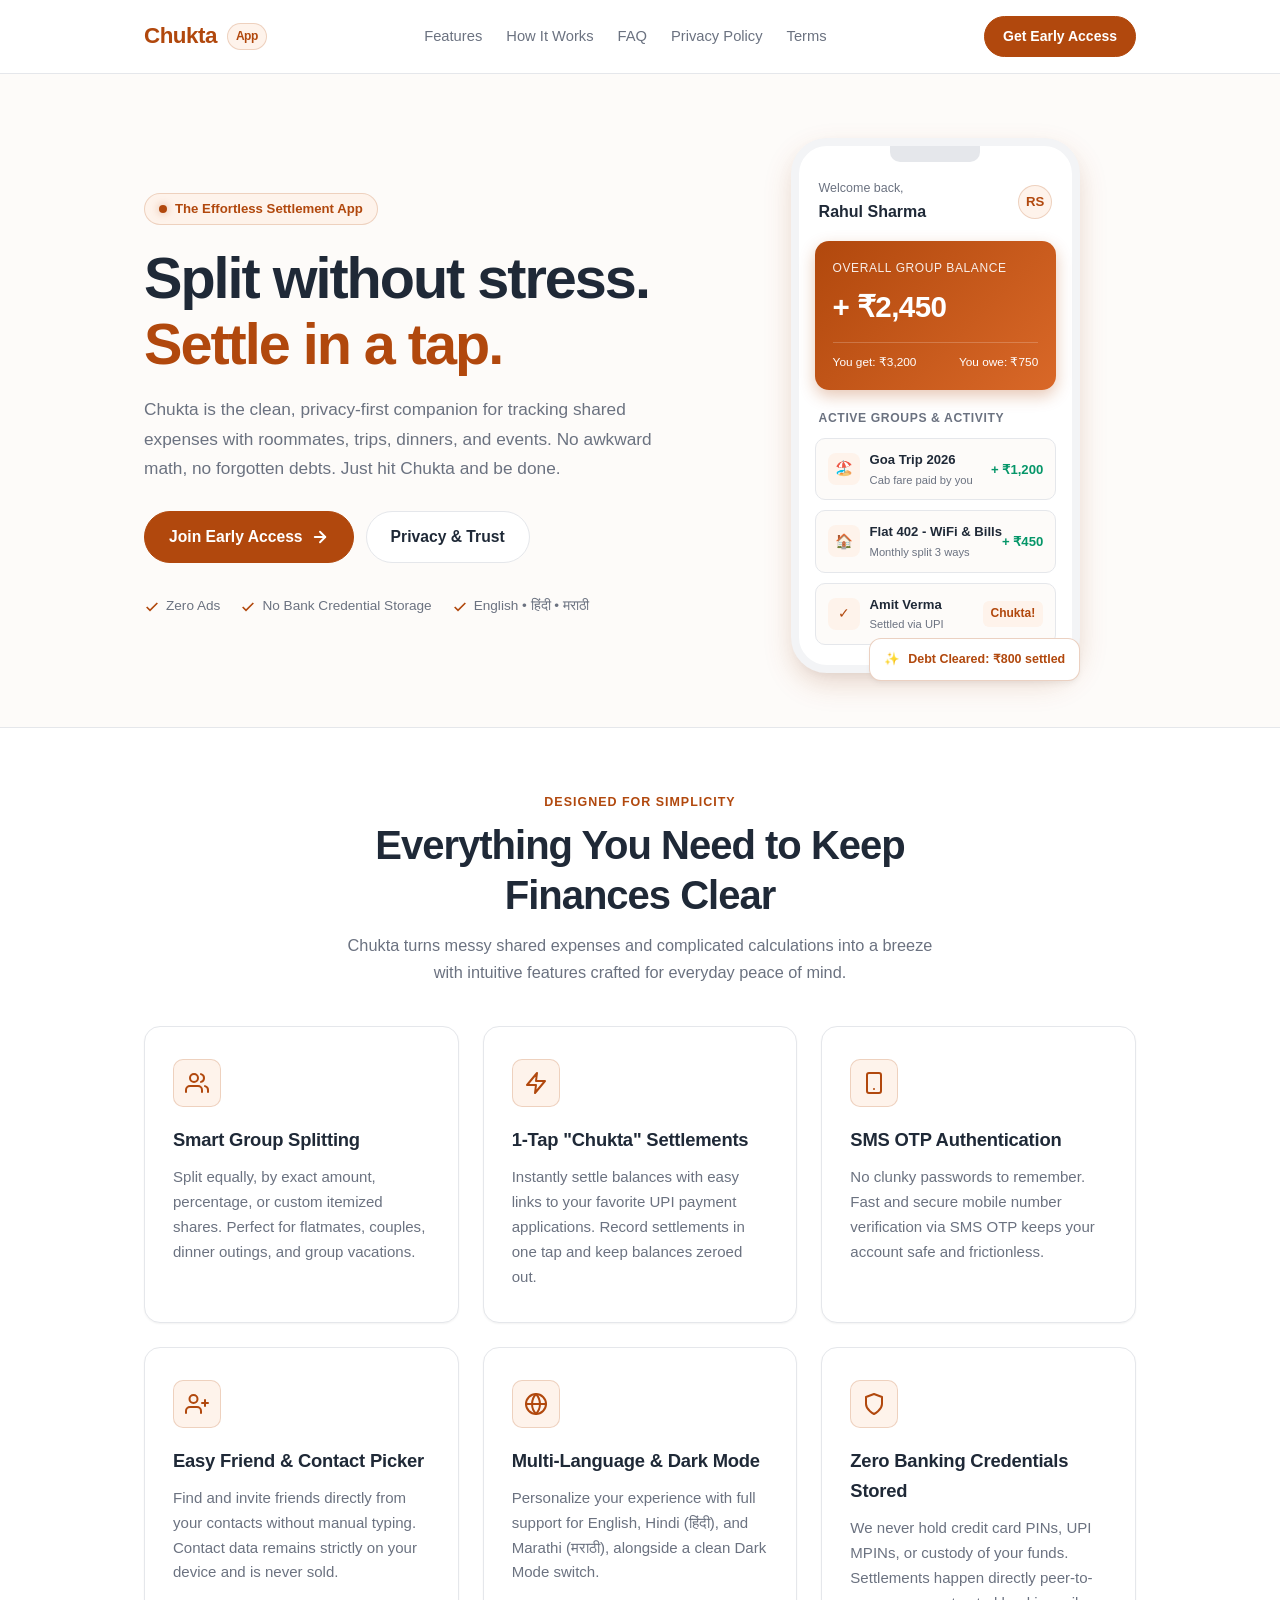
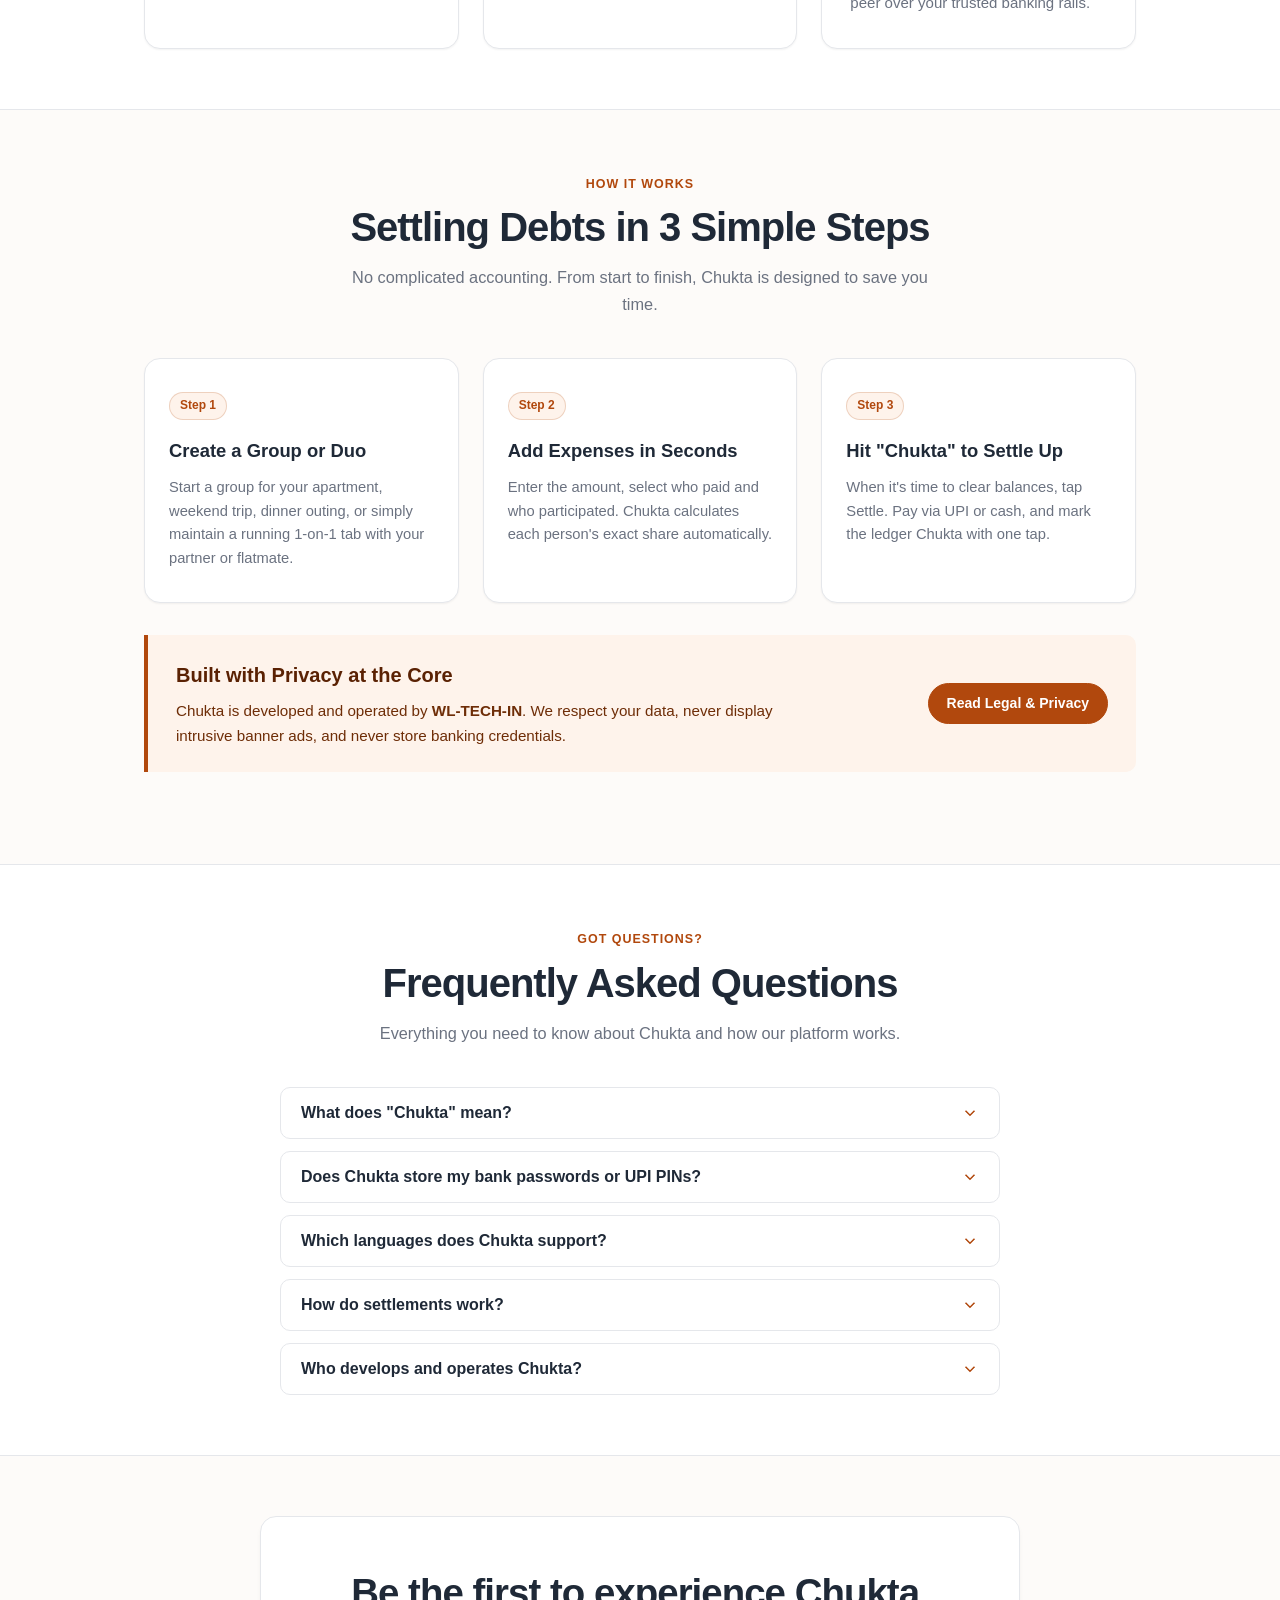
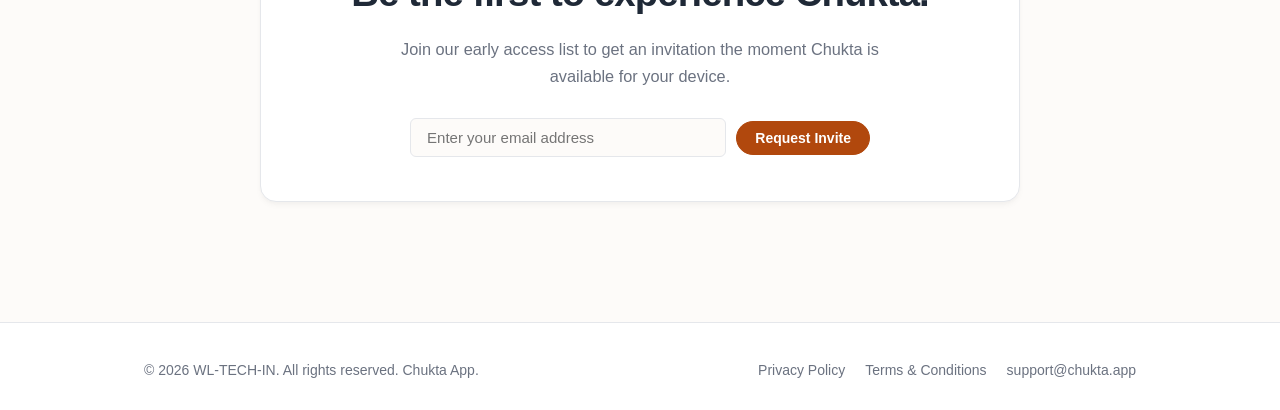
==== commit 3b87e0a6: "refactor: update Chukta application design and stylesheets to warm editorial theme" ====
--- a/chukta/index.html
+++ b/chukta/index.html
@@ -4,9 +4,9 @@
   <meta charset="UTF-8">
   <meta name="viewport" content="width=device-width, initial-scale=1.0">
   <title>Chukta — Settle with Ease, Split with Friends</title>
-  <meta name="description" content="Chukta is the modern expense tracking and settlement app for trips, flatmates, and friends. Split bills seamlessly and settle up in one tap.">
+  <meta name="description" content="Chukta is the modern, privacy-first expense tracking and bill splitting application. Settle balances seamlessly in one tap.">
   <meta name="keywords" content="Chukta, bill split app, expense tracker, settle up, group expenses, UPI settlement, flatmate expenses">
-  <meta name="author" content="WLTech">
+  <meta name="author" content="WL-TECH-IN">
 
   <!-- Open Graph -->
   <meta property="og:type" content="website">
@@ -14,57 +14,43 @@
   <meta property="og:description" content="Effortlessly track shared expenses and settle balances in a single tap. Zero stress, zero awkward math.">
   <meta property="og:url" content="https://wltechin.github.io/chukta/">
 
-  <!-- Google Fonts -->
-  <link rel="preconnect" href="https://fonts.googleapis.com">
-  <link rel="preconnect" href="https://fonts.gstatic.com" crossorigin>
-  <link href="https://fonts.googleapis.com/css2?family=Plus+Jakarta+Sans:wght@400;500;600;700;800&display=swap" rel="stylesheet">
-
   <!-- Stylesheet -->
   <link rel="stylesheet" href="../assets/css/chukta.css">
-  <link rel="icon" type="image/svg+xml" href="data:image/svg+xml,<svg xmlns='http://www.w3.org/2000/svg' viewBox='0 0 32 32'><rect width='32' height='32' rx='8' fill='%2310b981'/><path d='M9 16l4 4 10-10' stroke='white' stroke-width='3' fill='none' stroke-linecap='round' stroke-linejoin='round'/></svg>">
+  <link rel="icon" type="image/svg+xml" href="data:image/svg+xml,<svg xmlns='http://www.w3.org/2000/svg' viewBox='0 0 32 32'><rect width='32' height='32' rx='8' fill='%23B1480D'/><path d='M9 16l4 4 10-10' stroke='white' stroke-width='3' fill='none' stroke-linecap='round' stroke-linejoin='round'/></svg>">
+
+  <script>
+    // Ensure trailing slash when accessed via local dev servers (e.g. /chukta -> /chukta/)
+    // so relative links like privacy-policy.html resolve to /chukta/privacy-policy.html
+    if (!window.location.pathname.endsWith('/') && !window.location.pathname.endsWith('.html')) {
+      window.location.replace(window.location.pathname + '/' + window.location.search + window.location.hash);
+    }
+  </script>
 </head>
 <body>
 
-  <!-- Ambient background glow -->
-  <div class="chukta-ambient" aria-hidden="true">
-    <div class="blob blob-1"></div>
-    <div class="blob blob-2"></div>
-    <div class="blob blob-3"></div>
-  </div>
-
-  <!-- Navigation -->
-  <header class="chukta-nav">
-    <div class="container">
-      <div class="nav-wrapper">
-        <a href="index.html" class="brand">
-          <div class="brand-badge">
-            <svg viewBox="0 0 24 24" fill="none" stroke="currentColor" stroke-width="3" stroke-linecap="round" stroke-linejoin="round">
-              <polyline points="20 6 9 17 4 12"></polyline>
-            </svg>
-          </div>
-          <span>Chukta</span>
+  <!-- Navigation Header -->
+  <header>
+    <div class="header-container">
+      <a href="index.html" class="brand">
+        Chukta
+        <span class="brand-badge">App</span>
+      </a>
+
+      <nav class="nav-menu" id="navMenu">
+        <a href="#features" class="nav-link">Features</a>
+        <a href="#how-it-works" class="nav-link">How It Works</a>
+        <a href="#faq" class="nav-link">FAQ</a>
+        <a href="privacy-policy.html" class="nav-link">Privacy Policy</a>
+        <a href="terms-and-conditions.html" class="nav-link">Terms</a>
+      </nav>
+
+      <div class="nav-actions">
+        <a href="#waitlist" class="btn btn-primary btn-pill">
+          Get Early Access
         </a>
-
-        <nav class="nav-links" id="chuktaNavLinks">
-          <a href="#features">Features</a>
-          <a href="#how-it-works">How It Works</a>
-          <a href="#security">Security</a>
-          <a href="#faq">FAQ</a>
-          <a href="privacy-policy.html">Privacy</a>
-          <a href="terms-and-conditions.html">Terms</a>
-        </nav>
-
-        <div>
-          <a href="#waitlist" class="btn-chukta btn-chukta-primary btn-chukta-sm">
-            Get Early Access
-          </a>
-        </div>
-
-        <button class="mobile-toggle" id="chuktaMobileToggle" aria-label="Toggle navigation" aria-expanded="false">
-          <svg width="24" height="24" viewBox="0 0 24 24" fill="none" stroke="currentColor" stroke-width="2">
-            <line x1="3" y1="12" x2="21" y2="12"></line>
-            <line x1="3" y1="6" x2="21" y2="6"></line>
-            <line x1="3" y1="18" x2="21" y2="18"></line>
+        <button class="mobile-toggle" id="mobileToggle" aria-label="Toggle navigation menu" aria-expanded="false">
+          <svg viewBox="0 0 24 24" fill="none">
+            <path stroke-linecap="round" stroke-linejoin="round" stroke-width="2" d="M4 6h16M4 12h16M4 18h16" />
           </svg>
         </button>
       </div>
@@ -77,113 +63,110 @@
       <div class="container">
         <div class="hero-grid">
           <div>
-            <div class="hero-tag">
-              <span class="hero-tag-pulse"></span>
-              <span>The Next Generation Settlement App</span>
+            <div class="hero-pill">
+              <span class="hero-pill-dot"></span>
+              <span>The Effortless Settlement App</span>
             </div>
 
             <h1 class="hero-title">
               Split without stress. <br>
-              <span class="hero-highlight">Settle in a tap.</span>
+              <span class="highlight">Settle in a tap.</span>
             </h1>
 
             <p class="hero-desc">
-              Chukta is the lightning-fast companion for tracking shared expenses with roommates, group trips, dinners, and events. No awkward math, no forgotten debts. Just pure clarity.
-            </p>
-
-            <div class="hero-btns">
-              <a href="#waitlist" class="btn-chukta btn-chukta-primary">
-                Join the Early Access Waitlist
+              Chukta is the clean, privacy-first companion for tracking shared expenses with roommates, trips, dinners, and events. No awkward math, no forgotten debts. Just hit Chukta and be done.
+            </p>
+
+            <div class="hero-ctas">
+              <a href="#waitlist" class="btn btn-primary btn-lg btn-pill">
+                Join Early Access
                 <svg width="18" height="18" viewBox="0 0 24 24" fill="none" stroke="currentColor" stroke-width="2.5" stroke-linecap="round" stroke-linejoin="round">
                   <line x1="5" y1="12" x2="19" y2="12"></line>
                   <polyline points="12 5 19 12 12 19"></polyline>
                 </svg>
               </a>
-              <a href="#features" class="btn-chukta btn-chukta-outline">
-                Explore Features
+              <a href="privacy-policy.html" class="btn btn-outline btn-lg btn-pill">
+                Privacy & Trust
               </a>
             </div>
 
-            <div class="hero-trust">
-              <div class="trust-item">
+            <div class="hero-badges">
+              <div class="badge-item">
                 <svg viewBox="0 0 24 24" fill="none" stroke="currentColor" stroke-width="2.5"><polyline points="20 6 9 17 4 12"></polyline></svg>
                 <span>Zero Ads</span>
               </div>
-              <div class="trust-item">
+              <div class="badge-item">
                 <svg viewBox="0 0 24 24" fill="none" stroke="currentColor" stroke-width="2.5"><polyline points="20 6 9 17 4 12"></polyline></svg>
-                <span>Bank-Grade Encryption</span>
-              </div>
-              <div class="trust-item">
+                <span>No Bank Credential Storage</span>
+              </div>
+              <div class="badge-item">
                 <svg viewBox="0 0 24 24" fill="none" stroke="currentColor" stroke-width="2.5"><polyline points="20 6 9 17 4 12"></polyline></svg>
-                <span>1-Tap Settle</span>
+                <span>English &bull; हिंदी &bull; मराठी</span>
               </div>
             </div>
           </div>
 
           <!-- App Mockup Preview -->
-          <div class="mockup-container">
-            <div class="mockup-phone">
-              <div class="phone-notch"></div>
-
-              <div class="app-header">
+          <div class="mockup-wrapper">
+            <div class="mockup-card">
+              <div class="mockup-notch"></div>
+
+              <div class="mockup-app-header">
                 <div>
-                  <div class="app-user-greeting">Welcome back,</div>
-                  <div class="app-user-name">Rahul Sharma</div>
+                  <div class="mockup-greeting">Welcome back,</div>
+                  <div class="mockup-user">Rahul Sharma</div>
                 </div>
-                <div style="width: 34px; height: 34px; border-radius: 50%; background: #374151; display:flex; align-items:center; justify-content:center; font-size: 0.85rem; font-weight:700;">
-                  RS
-                </div>
-              </div>
-
-              <div class="balance-card">
-                <div class="balance-label">Overall Group Balance</div>
-                <div class="balance-amount">+ ₹2,450</div>
-                <div class="balance-meta">
-                  <span>You are owed: ₹3,200</span>
+                <div class="mockup-avatar">RS</div>
+              </div>
+
+              <div class="mockup-balance-box">
+                <div class="balance-title">Overall Group Balance</div>
+                <div class="balance-val">+ ₹2,450</div>
+                <div class="balance-sub">
+                  <span>You get: ₹3,200</span>
                   <span>You owe: ₹750</span>
                 </div>
               </div>
 
-              <div class="activity-title">Active Groups & Activity</div>
-              <div class="activity-list">
-                <div class="activity-item">
-                  <div class="activity-left">
-                    <div class="activity-icon">🏖️</div>
+              <div class="mockup-list-label">Active Groups & Activity</div>
+              <div class="mockup-list">
+                <div class="mockup-row">
+                  <div class="mockup-row-left">
+                    <div class="mockup-row-icon">🏖️</div>
                     <div>
-                      <div class="activity-name">Goa Trip 2026</div>
-                      <div class="activity-time">Cab fare paid by you</div>
+                      <div class="mockup-row-name">Goa Trip 2026</div>
+                      <div class="mockup-row-sub">Cab fare paid by you</div>
                     </div>
                   </div>
-                  <div class="activity-amount positive">+ ₹1,200</div>
+                  <div class="mockup-row-amount amount-positive">+ ₹1,200</div>
                 </div>
 
-                <div class="activity-item">
-                  <div class="activity-left">
-                    <div class="activity-icon">🏠</div>
+                <div class="mockup-row">
+                  <div class="mockup-row-left">
+                    <div class="mockup-row-icon">🏠</div>
                     <div>
-                      <div class="activity-name">Flat 402 - Rent & Bills</div>
-                      <div class="activity-time">WiFi bill split 3 ways</div>
+                      <div class="mockup-row-name">Flat 402 - WiFi & Bills</div>
+                      <div class="mockup-row-sub">Monthly split 3 ways</div>
                     </div>
                   </div>
-                  <div class="activity-amount positive">+ ₹450</div>
+                  <div class="mockup-row-amount amount-positive">+ ₹450</div>
                 </div>
 
-                <div class="activity-item">
-                  <div class="activity-left">
-                    <div class="activity-icon" style="background: rgba(59, 130, 246, 0.15); color: #60a5fa;">✓</div>
+                <div class="mockup-row">
+                  <div class="mockup-row-left">
+                    <div class="mockup-row-icon">✓</div>
                     <div>
-                      <div class="activity-name">Amit Verma</div>
-                      <div class="activity-time">Settled via UPI</div>
+                      <div class="mockup-row-name">Amit Verma</div>
+                      <div class="mockup-row-sub">Settled via UPI</div>
                     </div>
                   </div>
-                  <div class="activity-amount settled">Chukta!</div>
+                  <div class="mockup-row-amount amount-settled">Chukta!</div>
                 </div>
               </div>
 
-              <!-- Floating settlement badge -->
-              <div class="mockup-floating-badge">
-                <span style="display:inline-block; width:10px; height:10px; border-radius:50%; background:#10b981;"></span>
-                <span>Debt settled: ₹800 cleared!</span>
+              <div class="mockup-floating-pill">
+                <span>✨</span>
+                <span>Debt Cleared: ₹800 settled</span>
               </div>
             </div>
           </div>
@@ -192,19 +175,19 @@
     </section>
 
     <!-- Features Section -->
-    <section class="section" id="features">
+    <section class="section section-alt" id="features">
       <div class="container">
         <div class="section-head">
-          <span class="section-subtag">Designed for Simplicity</span>
-          <h2 class="section-h2">Everything You Need to Keep Finances Clear</h2>
-          <p class="section-subtext">
-            Chukta turns messy group expenses and complicated calculations into a breeze with intuitive features crafted for everyday use.
+          <span class="section-tag">Designed for Simplicity</span>
+          <h2 class="section-title">Everything You Need to Keep Finances Clear</h2>
+          <p class="section-desc">
+            Chukta turns messy shared expenses and complicated calculations into a breeze with intuitive features crafted for everyday peace of mind.
           </p>
         </div>
 
-        <div class="features-grid">
-          <div class="feature-box">
-            <div class="feature-icon-wrapper">
+        <div class="cards-grid">
+          <div class="card">
+            <div class="card-icon">
               <svg viewBox="0 0 24 24" fill="none" stroke="currentColor" stroke-width="2" stroke-linecap="round" stroke-linejoin="round">
                 <path d="M17 21v-2a4 4 0 0 0-4-4H5a4 4 0 0 0-4 4v2"></path>
                 <circle cx="9" cy="7" r="4"></circle>
@@ -214,79 +197,73 @@
             </div>
             <h3>Smart Group Splitting</h3>
             <p>
-              Split equally, by exact amount, percentage, or custom itemized bills. Perfect for flatmates, couples, dinner outings, and multi-day vacations.
-            </p>
-          </div>
-
-          <div class="feature-box">
-            <div class="feature-icon-wrapper">
+              Split equally, by exact amount, percentage, or custom itemized shares. Perfect for flatmates, couples, dinner outings, and group vacations.
+            </p>
+          </div>
+
+          <div class="card">
+            <div class="card-icon">
               <svg viewBox="0 0 24 24" fill="none" stroke="currentColor" stroke-width="2" stroke-linecap="round" stroke-linejoin="round">
                 <polygon points="13 2 3 14 12 14 11 22 21 10 12 10 13 2"></polygon>
               </svg>
             </div>
             <h3>1-Tap "Chukta" Settlements</h3>
             <p>
-              Instantly settle balances with built-in deep links to your favorite payment apps (UPI, GPay, PhonePe, Paytm, or Net Banking). One tap and debts are cleared.
-            </p>
-          </div>
-
-          <div class="feature-box">
-            <div class="feature-icon-wrapper">
-              <svg viewBox="0 0 24 24" fill="none" stroke="currentColor" stroke-width="2" stroke-linecap="round" stroke-linejoin="round">
-                <path d="M1 1l22 22"></path>
-                <path d="M16.72 11.06A10.94 10.94 0 0 1 19 12.55"></path>
-                <path d="M5 12.55a10.94 10.94 0 0 1 5.17-2.39"></path>
-                <path d="M10.71 5.05A16 16 0 0 1 22.58 9"></path>
-                <path d="M1.42 9a15.91 15.91 0 0 1 4.7-2.88"></path>
-                <path d="M8.53 16.11a6 6 0 0 1 6.95 0"></path>
-                <line x1="12" y1="20" x2="12.01" y2="20"></line>
-              </svg>
-            </div>
-            <h3>Offline-First Architecture</h3>
-            <p>
-              Trekking in remote hills or traveling abroad with no cell reception? Chukta works completely offline and syncs seamlessly the second you reconnect.
-            </p>
-          </div>
-
-          <div class="feature-box">
-            <div class="feature-icon-wrapper">
+              Instantly settle balances with easy links to your favorite UPI payment applications. Record settlements in one tap and keep balances zeroed out.
+            </p>
+          </div>
+
+          <div class="card">
+            <div class="card-icon">
+              <svg viewBox="0 0 24 24" fill="none" stroke="currentColor" stroke-width="2" stroke-linecap="round" stroke-linejoin="round">
+                <rect x="5" y="2" width="14" height="20" rx="2" ry="2"></rect>
+                <line x1="12" y1="18" x2="12.01" y2="18"></line>
+              </svg>
+            </div>
+            <h3>SMS OTP Authentication</h3>
+            <p>
+              No clunky passwords to remember. Fast and secure mobile number verification via SMS OTP keeps your account safe and frictionless.
+            </p>
+          </div>
+
+          <div class="card">
+            <div class="card-icon">
+              <svg viewBox="0 0 24 24" fill="none" stroke="currentColor" stroke-width="2" stroke-linecap="round" stroke-linejoin="round">
+                <path d="M16 21v-2a4 4 0 0 0-4-4H5a4 4 0 0 0-4 4v2"></path>
+                <circle cx="8.5" cy="7" r="4"></circle>
+                <line x1="20" y1="8" x2="20" y2="14"></line>
+                <line x1="23" y1="11" x2="17" y2="11"></line>
+              </svg>
+            </div>
+            <h3>Easy Friend & Contact Picker</h3>
+            <p>
+              Find and invite friends directly from your contacts without manual typing. Contact data remains strictly on your device and is never sold.
+            </p>
+          </div>
+
+          <div class="card">
+            <div class="card-icon">
               <svg viewBox="0 0 24 24" fill="none" stroke="currentColor" stroke-width="2" stroke-linecap="round" stroke-linejoin="round">
                 <circle cx="12" cy="12" r="10"></circle>
                 <line x1="2" y1="12" x2="22" y2="12"></line>
                 <path d="M12 2a15.3 15.3 0 0 1 4 10 15.3 15.3 0 0 1-4 10 15.3 15.3 0 0 1-4-10 15.3 15.3 0 0 1 4-10z"></path>
               </svg>
             </div>
-            <h3>Multi-Currency Support</h3>
-            <p>
-              Traveling internationally? Record expenses in any local currency (USD, EUR, GBP, AED, THB) with auto-converted exchange rates for easy reconciliation.
-            </p>
-          </div>
-
-          <div class="feature-box">
-            <div class="feature-icon-wrapper">
+            <h3>Multi-Language & Dark Mode</h3>
+            <p>
+              Personalize your experience with full support for English, Hindi (हिंदी), and Marathi (मराठी), alongside a clean Dark Mode switch.
+            </p>
+          </div>
+
+          <div class="card">
+            <div class="card-icon">
               <svg viewBox="0 0 24 24" fill="none" stroke="currentColor" stroke-width="2" stroke-linecap="round" stroke-linejoin="round">
                 <path d="M12 22s8-4 8-10V5l-8-3-8 3v7c0 6 8 10 8 10z"></path>
               </svg>
             </div>
-            <h3>Private & Ad-Free</h3>
-            <p>
-              No annoying banner ads, no targeted behavioral tracking, and no selling your financial history. Your records are completely private to your groups.
-            </p>
-          </div>
-
-          <div class="feature-box">
-            <div class="feature-icon-wrapper">
-              <svg viewBox="0 0 24 24" fill="none" stroke="currentColor" stroke-width="2" stroke-linecap="round" stroke-linejoin="round">
-                <path d="M14 2H6a2 2 0 0 0-2 2v16a2 2 0 0 0 2 2h12a2 2 0 0 0 2-2V8z"></path>
-                <polyline points="14 2 14 8 20 8"></polyline>
-                <line x1="16" y1="13" x2="8" y2="13"></line>
-                <line x1="16" y1="17" x2="8" y2="17"></line>
-                <polyline points="10 9 9 9 8 9"></polyline>
-              </svg>
-            </div>
-            <h3>Smart Export & Summaries</h3>
-            <p>
-              Generate clean PDF breakdowns or CSV exports of your monthly expenses or completed trips for personal records and expense reimbursements.
+            <h3>Zero Banking Credentials Stored</h3>
+            <p>
+              We never hold credit card PINs, UPI MPINs, or custody of your funds. Settlements happen directly peer-to-peer over your trusted banking rails.
             </p>
           </div>
         </div>
@@ -294,13 +271,13 @@
     </section>
 
     <!-- How It Works Section -->
-    <section class="section" id="how-it-works" style="background: rgba(17, 24, 39, 0.4); border-top: 1px solid var(--chukta-border); border-bottom: 1px solid var(--chukta-border);">
+    <section class="section" id="how-it-works">
       <div class="container">
         <div class="section-head">
-          <span class="section-subtag">How It Works</span>
-          <h2 class="section-h2">Settling Debts in 3 Simple Steps</h2>
-          <p class="section-subtext">
-            No steep learning curve. From start to finish, Chukta is designed to save you time.
+          <span class="section-tag">How It Works</span>
+          <h2 class="section-title">Settling Debts in 3 Simple Steps</h2>
+          <p class="section-desc">
+            No complicated accounting. From start to finish, Chukta is designed to save you time.
           </p>
         </div>
 
@@ -309,7 +286,7 @@
             <span class="step-badge">Step 1</span>
             <h3>Create a Group or Duo</h3>
             <p>
-              Start a group for your apartment, upcoming vacation, dinner party, or simply a 1-on-1 tab with your best friend or partner.
+              Start a group for your apartment, weekend trip, dinner outing, or simply maintain a running 1-on-1 tab with your partner or flatmate.
             </p>
           </div>
 
@@ -317,7 +294,7 @@
             <span class="step-badge">Step 2</span>
             <h3>Add Expenses in Seconds</h3>
             <p>
-              Type in the amount, tag who was involved, and let Chukta calculate each person's exact share automatically in real time.
+              Enter the amount, select who paid and who participated. Chukta calculates each person's exact share automatically.
             </p>
           </div>
 
@@ -325,48 +302,36 @@
             <span class="step-badge">Step 3</span>
             <h3>Hit "Chukta" to Settle Up</h3>
             <p>
-              When it's time to clear balances, tap Settle. Pay via UPI or your preferred payment method, and mark the ledger Chukta with 1 tap.
-            </p>
+              When it's time to clear balances, tap Settle. Pay via UPI or cash, and mark the ledger Chukta with one tap.
+            </p>
+          </div>
+        </div>
+
+        <!-- Privacy Callout Matching Privacy Policy Theme -->
+        <div class="callout">
+          <div>
+            <h3>Built with Privacy at the Core</h3>
+            <p>
+              Chukta is developed and operated by <strong>WL-TECH-IN</strong>. We respect your data, never display intrusive banner ads, and never store banking credentials.
+            </p>
+          </div>
+          <div>
+            <a href="privacy-policy.html" class="btn btn-primary btn-pill">
+              Read Legal & Privacy
+            </a>
           </div>
         </div>
       </div>
     </section>
 
-    <!-- Security & Privacy Highlight -->
-    <section class="section" id="security">
-      <div class="container">
-        <div style="background: linear-gradient(135deg, rgba(16, 185, 129, 0.1) 0%, rgba(6, 182, 212, 0.05) 100%); border: 1px solid rgba(16, 185, 129, 0.25); border-radius: var(--radius-lg); padding: 3rem 2.5rem; display: flex; align-items: center; justify-content: space-between; gap: 2.5rem; flex-wrap: wrap;">
-          <div style="max-width: 620px;">
-            <span class="section-subtag">Privacy First</span>
-            <h2 style="font-size: 2rem; font-weight: 800; color: #ffffff; margin-bottom: 1rem;">
-              Your Financial Relationships Are Sacred
-            </h2>
-            <p style="color: var(--text-dim); font-size: 1.05rem; line-height: 1.7; margin-bottom: 1.25rem;">
-              We believe financial apps shouldn't harvest your contacts or trade your spending history. Chukta is engineered by WLTech with zero ad tracking, strict data minimization, and industry-standard TLS encryption.
-            </p>
-            <div style="display: flex; gap: 1.5rem; flex-wrap: wrap;">
-              <a href="privacy-policy.html" style="color: var(--brand-green-light); font-weight: 600; text-decoration: underline;">Read our Privacy Policy &rarr;</a>
-              <a href="terms-and-conditions.html" style="color: var(--text-dim); text-decoration: underline;">Review Terms & Conditions &rarr;</a>
-            </div>
-          </div>
-          <div style="width: 120px; height: 120px; border-radius: 30px; background: rgba(16, 185, 129, 0.15); border: 2px solid rgba(16, 185, 129, 0.3); display: flex; align-items: center; justify-content: center; color: var(--brand-green-light);">
-            <svg width="60" height="60" viewBox="0 0 24 24" fill="none" stroke="currentColor" stroke-width="2" stroke-linecap="round" stroke-linejoin="round">
-              <path d="M12 22s8-4 8-10V5l-8-3-8 3v7c0 6 8 10 8 10z"></path>
-              <polyline points="9 12 11 14 15 10"></polyline>
-            </svg>
-          </div>
-        </div>
-      </div>
-    </section>
-
     <!-- FAQ Section -->
-    <section class="section" id="faq">
+    <section class="section section-alt" id="faq">
       <div class="container">
         <div class="section-head">
-          <span class="section-subtag">Got Questions?</span>
-          <h2 class="section-h2">Frequently Asked Questions</h2>
-          <p class="section-subtext">
-            Everything you need to know about Chukta and how it works.
+          <span class="section-tag">Got Questions?</span>
+          <h2 class="section-title">Frequently Asked Questions</h2>
+          <p class="section-desc">
+            Everything you need to know about Chukta and how our platform works.
           </p>
         </div>
 
@@ -374,60 +339,60 @@
           <div class="faq-item">
             <button class="faq-question">
               <span>What does "Chukta" mean?</span>
-              <svg class="faq-toggle-icon" viewBox="0 0 24 24" fill="none" stroke="currentColor" stroke-width="2">
+              <svg class="faq-icon" viewBox="0 0 24 24" fill="none" stroke="currentColor" stroke-width="2">
                 <polyline points="6 9 12 15 18 9"></polyline>
               </svg>
             </button>
             <div class="faq-answer">
-              "Chukta" (चुकता) translates to "cleared", "settled", or "resolved". That is the core philosophy of our application — providing a quick, peaceful way to clear all debts and financial obligations with zero confusion.
+              "Chukta" (चुकता) translates to "settled", "cleared", or "resolved". That is the core philosophy of our application — providing a quick, peaceful way to clear all debts and financial obligations with zero confusion.
             </div>
           </div>
 
           <div class="faq-item">
             <button class="faq-question">
-              <span>Is Chukta free to use?</span>
-              <svg class="faq-toggle-icon" viewBox="0 0 24 24" fill="none" stroke="currentColor" stroke-width="2">
+              <span>Does Chukta store my bank passwords or UPI PINs?</span>
+              <svg class="faq-icon" viewBox="0 0 24 24" fill="none" stroke="currentColor" stroke-width="2">
                 <polyline points="6 9 12 15 18 9"></polyline>
               </svg>
             </button>
             <div class="faq-answer">
-              Yes, Chukta's core features — creating groups, tracking shared expenses, split calculations, and settlement reminders — are completely free and without intrusive ads.
+              No. Chukta is an expense ledger and calculation platform. We do not store credit card numbers, debit card PINs, UPI MPINs, or direct access credentials to your bank accounts.
             </div>
           </div>
 
           <div class="faq-item">
             <button class="faq-question">
-              <span>Does Chukta hold or handle my money?</span>
-              <svg class="faq-toggle-icon" viewBox="0 0 24 24" fill="none" stroke="currentColor" stroke-width="2">
+              <span>Which languages does Chukta support?</span>
+              <svg class="faq-icon" viewBox="0 0 24 24" fill="none" stroke="currentColor" stroke-width="2">
                 <polyline points="6 9 12 15 18 9"></polyline>
               </svg>
             </button>
             <div class="faq-answer">
-              No. Chukta is an expense ledger and settlement tracking tool. When settling up, Chukta redirects you securely to your trusted payment applications (UPI apps, bank apps, etc.) or lets you record cash settlements. We never hold your money in our own custody.
+              Chukta offers complete multi-lingual support for English, Hindi (हिंदी), and Marathi (मराठी), allowing every user to navigate the app comfortably in their language of choice.
             </div>
           </div>
 
           <div class="faq-item">
             <button class="faq-question">
-              <span>Can I use Chukta without internet access?</span>
-              <svg class="faq-toggle-icon" viewBox="0 0 24 24" fill="none" stroke="currentColor" stroke-width="2">
+              <span>How do settlements work?</span>
+              <svg class="faq-icon" viewBox="0 0 24 24" fill="none" stroke="currentColor" stroke-width="2">
                 <polyline points="6 9 12 15 18 9"></polyline>
               </svg>
             </button>
             <div class="faq-answer">
-              Yes! Chukta is built with an offline-first architecture. You can log expenses while on flights, road trips, or remote campgrounds. All updates sync safely as soon as any device in the group goes back online.
+              When settling up, Chukta lets you launch your trusted payment apps (UPI, GPay, PhonePe, Paytm, etc.) or record a cash payment. Once paid, the balance is marked settled immediately in the shared group.
             </div>
           </div>
 
           <div class="faq-item">
             <button class="faq-question">
-              <span>Who builds Chukta?</span>
-              <svg class="faq-toggle-icon" viewBox="0 0 24 24" fill="none" stroke="currentColor" stroke-width="2">
+              <span>Who develops and operates Chukta?</span>
+              <svg class="faq-icon" viewBox="0 0 24 24" fill="none" stroke="currentColor" stroke-width="2">
                 <polyline points="6 9 12 15 18 9"></polyline>
               </svg>
             </button>
             <div class="faq-answer">
-              Chukta is engineered and maintained by WLTech, a consumer technology organisation passionate about building intuitive products for the world.
+              Chukta is developed and operated by <strong>WL-TECH-IN</strong>, an organisation dedicated to building intuitive, high-quality consumer products.
             </div>
           </div>
         </div>
@@ -437,15 +402,15 @@
     <!-- Waitlist / Early Access CTA -->
     <section class="section" id="waitlist">
       <div class="container">
-        <div class="cta-banner">
+        <div class="waitlist-card">
           <h2>Be the first to experience Chukta.</h2>
           <p>
-            Join our private beta early access list. We are rolling out invites soon to users who want a cleaner, faster way to settle everyday bills.
+            Join our early access list to get an invitation the moment Chukta is available for your device.
           </p>
 
           <form class="waitlist-form" id="waitlistForm">
             <input type="email" class="waitlist-input" placeholder="Enter your email address" required>
-            <button type="submit" class="btn-chukta btn-chukta-primary">
+            <button type="submit" class="btn btn-primary btn-pill">
               Request Invite
             </button>
           </form>
@@ -457,54 +422,16 @@
   </main>
 
   <!-- Footer -->
-  <footer class="chukta-footer">
+  <footer>
     <div class="container">
-      <div class="footer-top">
+      <div class="footer-inner">
         <div>
-          <div class="brand">
-            <div class="brand-badge">
-              <svg viewBox="0 0 24 24" fill="none" stroke="currentColor" stroke-width="3" stroke-linecap="round" stroke-linejoin="round">
-                <polyline points="20 6 9 17 4 12"></polyline>
-              </svg>
-            </div>
-            <span>Chukta</span>
-          </div>
-          <p class="footer-desc">
-            Settle with ease, live with peace of mind. An effortless consumer app crafted by WLTech for transparent group expenses.
-          </p>
-        </div>
-
-        <div class="footer-nav">
-          <div class="footer-nav-col">
-            <h4>Product</h4>
-            <a href="#features">Features</a>
-            <a href="#how-it-works">How It Works</a>
-            <a href="#security">Security</a>
-            <a href="#waitlist">Early Access</a>
-          </div>
-
-          <div class="footer-nav-col">
-            <h4>Legal & Trust</h4>
-            <a href="privacy-policy.html">Privacy Policy</a>
-            <a href="terms-and-conditions.html">Terms & Conditions</a>
-            <a href="mailto:support@chukta.app">Security Contact</a>
-          </div>
-
-          <div class="footer-nav-col">
-            <h4>Organisation</h4>
-            <a href="../index.html">WLTech Home</a>
-            <a href="mailto:contact@wltech.in">Corporate Inquiries</a>
-          </div>
-        </div>
-      </div>
-
-      <div class="footer-bottom-bar">
-        <div>
-          &copy; <span class="current-year">2026</span> Chukta &bull; A Product of WLTech. All rights reserved.
-        </div>
-        <div>
-          <a href="privacy-policy.html" style="color:var(--text-sub); margin-right: 1.5rem;">Privacy Policy</a>
-          <a href="terms-and-conditions.html" style="color:var(--text-sub);">Terms of Service</a>
+          &copy; 2026 WL-TECH-IN. All rights reserved. Chukta App.
+        </div>
+        <div class="footer-links">
+          <a href="privacy-policy.html">Privacy Policy</a>
+          <a href="terms-and-conditions.html">Terms & Conditions</a>
+          <a href="mailto:support@chukta.app">support@chukta.app</a>
         </div>
       </div>
     </div>
@@ -514,4 +441,3 @@
   <script src="../assets/js/chukta.js"></script>
 </body>
 </html>
-
--- a/assets/css/chukta.css
+++ b/assets/css/chukta.css
@@ -1,44 +1,36 @@
 /* ===================================================================
-   Chukta Application - Dedicated Stylesheet
-   Landing Page, Privacy Policy, Terms & Conditions
+   Chukta Application - Official Stylesheet
+   Theme: Warm Editorial / Terracotta & Cream
+   Derived from chukta/privacy-policy.html
    =================================================================== */
 
 :root {
-  --font-main: 'Plus Jakarta Sans', -apple-system, BlinkMacSystemFont, 'Segoe UI', Roboto, Helvetica, Arial, sans-serif;
-
-  /* Colors */
-  --chukta-bg: #0b0f19;
-  --chukta-bg-surface: #111827;
-  --chukta-card: rgba(17, 24, 39, 0.75);
-  --chukta-card-hover: rgba(31, 41, 55, 0.85);
-  --chukta-border: rgba(255, 255, 255, 0.08);
-
-  --text-main: #f9fafb;
-  --text-dim: #9ca3af;
-  --text-sub: #6b7280;
-
-  /* Chukta Emerald/Mint Accent */
-  --brand-green: #10b981;
-  --brand-green-light: #34d399;
-  --brand-green-dark: #059669;
-  --brand-cyan: #06b6d4;
-  --brand-gradient: linear-gradient(135deg, #10b981 0%, #06b6d4 100%);
-  --brand-glow: rgba(16, 185, 129, 0.28);
-
-  /* Secondary Violet */
-  --brand-purple: #8b5cf6;
-
-  /* Radius & Shadows */
-  --radius-sm: 8px;
-  --radius-md: 14px;
-  --radius-lg: 24px;
-  --radius-full: 9999px;
-
-  --shadow-card: 0 10px 30px rgba(0, 0, 0, 0.4);
-  --shadow-glow: 0 0 35px rgba(16, 185, 129, 0.25);
-  --transition: 0.25s cubic-bezier(0.16, 1, 0.3, 1);
-}
-
+  --primary: #B1480D;
+  --primary-hover: #8A3408;
+  --primary-gradient: linear-gradient(135deg, #B1480D 0%, #D96828 100%);
+  --bg: #FDFBF9;
+  --surface: #FFFFFF;
+  --text-main: #1F2937;
+  --text-muted: #6B7280;
+  --border: #E5E7EB;
+  --border-focus: rgba(177, 72, 13, 0.4);
+  --accent-bg: #FEF3EB;
+  --accent-callout-text: #5A2103;
+
+  --shadow-sm: 0 1px 2px rgba(0, 0, 0, 0.05);
+  --shadow-md: 0 4px 6px -1px rgba(0, 0, 0, 0.04), 0 2px 4px -1px rgba(0, 0, 0, 0.02);
+  --shadow-lg: 0 10px 25px -5px rgba(0, 0, 0, 0.06), 0 8px 10px -6px rgba(0, 0, 0, 0.04);
+  --shadow-warm: 0 12px 30px rgba(177, 72, 13, 0.14);
+
+  --radius-sm: 6px;
+  --radius-md: 10px;
+  --radius-lg: 16px;
+  --radius-full: 999px;
+
+  --transition: all 0.2s ease;
+}
+
+/* Base Reset */
 *, *::before, *::after {
   box-sizing: border-box;
   margin: 0;
@@ -49,13 +41,14 @@
   font-size: 16px;
   scroll-behavior: smooth;
   -webkit-font-smoothing: antialiased;
+  -moz-osx-font-smoothing: grayscale;
 }
 
 body {
-  font-family: var(--font-main);
-  background-color: var(--chukta-bg);
-  color: var(--text-main);
-  line-height: 1.6;
+  font-family: -apple-system, BlinkMacSystemFont, "Segoe UI", Roboto, Helvetica, Arial, sans-serif;
+  line-height: 1.65;
+  color: var(--text-main);
+  background-color: var(--bg);
   min-height: 100vh;
   overflow-x: hidden;
 }
@@ -63,651 +56,678 @@
 a {
   color: inherit;
   text-decoration: none;
-  transition: color var(--transition);
+  transition: var(--transition);
 }
 
 ul {
   list-style: none;
 }
 
-/* Background Gradients */
-.chukta-ambient {
-  position: fixed;
-  top: 0;
-  left: 0;
-  right: 0;
-  bottom: 0;
-  pointer-events: none;
-  z-index: 0;
-  overflow: hidden;
-}
-
-.blob {
-  position: absolute;
-  border-radius: 50%;
-  filter: blur(130px);
-  opacity: 0.22;
-}
-
-.blob-1 {
-  width: 550px;
-  height: 550px;
-  top: -150px;
-  right: -50px;
-  background: radial-gradient(circle, #10b981 0%, transparent 70%);
-}
-
-.blob-2 {
-  width: 600px;
-  height: 600px;
-  top: 40%;
-  left: -200px;
-  background: radial-gradient(circle, #06b6d4 0%, transparent 70%);
-}
-
-.blob-3 {
-  width: 450px;
-  height: 450px;
-  bottom: 5%;
-  right: 10%;
-  background: radial-gradient(circle, #8b5cf6 0%, transparent 70%);
+button, input {
+  font-family: inherit;
+  outline: none;
 }
 
 /* Container */
 .container {
   width: 100%;
-  max-width: 1180px;
+  max-width: 1040px;
   margin: 0 auto;
-  padding: 0 1.5rem;
-  position: relative;
-  z-index: 1;
-}
-
-/* Nav */
-.chukta-nav {
+  padding: 0 24px;
+}
+
+/* Navigation Header */
+header {
+  background: var(--surface);
+  border-bottom: 1px solid var(--border);
   position: sticky;
   top: 0;
   z-index: 100;
-  background: rgba(11, 15, 25, 0.8);
-  backdrop-filter: blur(18px);
-  -webkit-backdrop-filter: blur(18px);
-  border-bottom: 1px solid var(--chukta-border);
-}
-
-.nav-wrapper {
+}
+
+.header-container {
+  max-width: 1040px;
+  margin: 0 auto;
+  padding: 16px 24px;
   display: flex;
   align-items: center;
   justify-content: space-between;
-  height: 76px;
 }
 
 .brand {
   display: flex;
   align-items: center;
-  gap: 0.75rem;
+  gap: 10px;
+  text-decoration: none;
+  color: var(--primary);
   font-size: 1.4rem;
-  font-weight: 800;
-  letter-spacing: -0.02em;
+  font-weight: 700;
+  letter-spacing: -0.5px;
 }
 
 .brand-badge {
-  width: 38px;
-  height: 38px;
-  border-radius: 10px;
-  background: var(--brand-gradient);
-  display: flex;
+  background: var(--accent-bg);
+  color: var(--primary);
+  font-size: 0.75rem;
+  font-weight: 600;
+  padding: 3px 8px;
+  border-radius: var(--radius-full);
+  border: 1px solid rgba(177, 72, 13, 0.2);
+}
+
+.nav-menu {
+  display: flex;
+  align-items: center;
+  gap: 24px;
+}
+
+.nav-link {
+  font-size: 0.92rem;
+  font-weight: 500;
+  color: var(--text-muted);
+  transition: var(--transition);
+}
+
+.nav-link:hover, .nav-link.active {
+  color: var(--primary);
+}
+
+.nav-actions {
+  display: flex;
+  align-items: center;
+  gap: 12px;
+}
+
+/* Buttons */
+.btn {
+  display: inline-flex;
   align-items: center;
   justify-content: center;
-  box-shadow: 0 0 15px rgba(16, 185, 129, 0.4);
-}
-
-.brand-badge svg {
-  width: 22px;
-  height: 22px;
-  stroke: #ffffff;
-}
-
-.nav-links {
-  display: flex;
-  align-items: center;
-  gap: 2rem;
-}
-
-.nav-links a {
-  font-size: 0.95rem;
-  font-weight: 500;
-  color: var(--text-dim);
-}
-
-.nav-links a:hover {
+  gap: 8px;
+  padding: 8px 18px;
+  border-radius: var(--radius-sm);
+  font-size: 0.875rem;
+  font-weight: 600;
+  cursor: pointer;
+  border: 1px solid transparent;
+  transition: var(--transition);
+  text-decoration: none;
+  white-space: nowrap;
+}
+
+.btn-primary {
+  background: var(--primary);
   color: #ffffff;
-}
-
-/* Buttons */
-.btn-chukta {
-  display: inline-flex;
-  align-items: center;
-  justify-content: center;
-  gap: 0.5rem;
-  padding: 0.75rem 1.4rem;
+  border-color: var(--primary);
+}
+
+.btn-primary:hover {
+  background: var(--primary-hover);
+  border-color: var(--primary-hover);
+  color: #ffffff;
+  box-shadow: 0 2px 8px rgba(177, 72, 13, 0.25);
+}
+
+.btn-outline {
+  background: var(--surface);
+  color: var(--text-main);
+  border-color: var(--border);
+}
+
+.btn-outline:hover {
+  background: var(--bg);
+  border-color: #D1D5DB;
+  color: var(--primary);
+}
+
+.btn-pill {
   border-radius: var(--radius-full);
-  font-weight: 600;
-  font-size: 0.95rem;
-  cursor: pointer;
-  transition: all var(--transition);
-  border: none;
-}
-
-.btn-chukta-primary {
-  background: var(--brand-gradient);
-  color: #ffffff;
-  box-shadow: 0 4px 16px rgba(16, 185, 129, 0.35);
-}
-
-.btn-chukta-primary:hover {
-  transform: translateY(-2px);
-  box-shadow: 0 6px 22px rgba(16, 185, 129, 0.5);
-  color: #ffffff;
-}
-
-.btn-chukta-outline {
-  background: rgba(255, 255, 255, 0.05);
-  color: var(--text-main);
-  border: 1px solid var(--chukta-border);
-}
-
-.btn-chukta-outline:hover {
-  background: rgba(255, 255, 255, 0.1);
-  transform: translateY(-2px);
-}
-
-.btn-chukta-sm {
-  padding: 0.5rem 1.1rem;
-  font-size: 0.875rem;
-}
-
-/* Mobile Toggle */
+}
+
+.btn-lg {
+  padding: 12px 24px;
+  font-size: 0.98rem;
+}
+
 .mobile-toggle {
   display: none;
   background: none;
   border: none;
-  color: #ffffff;
   cursor: pointer;
-  padding: 0.5rem;
-}
-
-/* Hero */
+  padding: 6px;
+  color: var(--text-main);
+}
+
+.mobile-toggle svg {
+  width: 24px;
+  height: 24px;
+  stroke: currentColor;
+}
+
+/* Hero Section */
 .hero {
-  padding: 5.5rem 0 4rem;
+  padding: 64px 0 54px;
+  position: relative;
 }
 
 .hero-grid {
   display: grid;
-  grid-template-columns: 1.1fr 0.9fr;
-  gap: 3.5rem;
-  align-items: center;
-}
-
-.hero-tag {
+  grid-template-columns: 1.15fr 0.85fr;
+  gap: 48px;
+  align-items: center;
+}
+
+.hero-pill {
   display: inline-flex;
   align-items: center;
-  gap: 0.5rem;
-  padding: 0.4rem 1rem;
+  gap: 8px;
+  padding: 4px 14px;
   border-radius: var(--radius-full);
-  background: rgba(16, 185, 129, 0.12);
-  border: 1px solid rgba(16, 185, 129, 0.28);
-  color: var(--brand-green-light);
-  font-size: 0.85rem;
+  background: var(--accent-bg);
+  border: 1px solid rgba(177, 72, 13, 0.2);
+  color: var(--primary);
+  font-size: 0.825rem;
   font-weight: 600;
-  margin-bottom: 1.5rem;
-}
-
-.hero-tag-pulse {
+  margin-bottom: 20px;
+}
+
+.hero-pill-dot {
   width: 8px;
   height: 8px;
   border-radius: 50%;
-  background: var(--brand-green);
-  box-shadow: 0 0 10px var(--brand-green);
+  background: var(--primary);
+  box-shadow: 0 0 8px rgba(177, 72, 13, 0.4);
 }
 
 .hero-title {
-  font-size: clamp(2.4rem, 5vw, 3.75rem);
+  font-size: clamp(2.4rem, 4.8vw, 3.6rem);
   font-weight: 800;
-  line-height: 1.12;
-  letter-spacing: -0.03em;
-  margin-bottom: 1.5rem;
-  color: #ffffff;
-}
-
-.hero-highlight {
-  background: var(--brand-gradient);
-  -webkit-background-clip: text;
-  -webkit-text-fill-color: transparent;
+  line-height: 1.15;
+  letter-spacing: -0.035em;
+  color: var(--text-main);
+  margin-bottom: 18px;
+}
+
+.hero-title .highlight {
+  color: var(--primary);
 }
 
 .hero-desc {
-  font-size: 1.15rem;
-  color: var(--text-dim);
+  font-size: 1.08rem;
+  color: var(--text-muted);
   line-height: 1.7;
-  margin-bottom: 2rem;
-}
-
-.hero-btns {
-  display: flex;
-  gap: 1rem;
+  margin-bottom: 28px;
+  max-width: 540px;
+}
+
+.hero-ctas {
+  display: flex;
+  align-items: center;
+  gap: 12px;
   flex-wrap: wrap;
-  margin-bottom: 2.5rem;
-}
-
-.hero-trust {
-  display: flex;
-  align-items: center;
-  gap: 1.5rem;
+  margin-bottom: 32px;
+}
+
+.hero-badges {
+  display: flex;
+  align-items: center;
+  gap: 20px;
   font-size: 0.85rem;
-  color: var(--text-sub);
-}
-
-.trust-item {
-  display: flex;
-  align-items: center;
-  gap: 0.4rem;
-}
-
-.trust-item svg {
-  color: var(--brand-green);
+  color: var(--text-muted);
+  flex-wrap: wrap;
+}
+
+.badge-item {
+  display: flex;
+  align-items: center;
+  gap: 6px;
+}
+
+.badge-item svg {
+  color: var(--primary);
   width: 16px;
   height: 16px;
 }
 
 /* Phone Mockup */
-.mockup-container {
+.mockup-wrapper {
   position: relative;
-  max-width: 380px;
+  max-width: 360px;
   margin: 0 auto;
 }
 
-.mockup-phone {
-  background: #111827;
-  border: 8px solid #1f293d;
-  border-radius: 44px;
-  padding: 1.25rem 1rem;
-  box-shadow: 0 25px 50px -12px rgba(0, 0, 0, 0.7), 0 0 40px rgba(16, 185, 129, 0.15);
+.mockup-card {
+  background: var(--surface);
+  border: 8px solid #F3F4F6;
+  border-radius: 36px;
+  padding: 20px 16px;
+  box-shadow: var(--shadow-lg), var(--shadow-warm);
   position: relative;
-  overflow: hidden;
-}
-
-.phone-notch {
-  width: 110px;
-  height: 18px;
-  background: #1f293d;
-  border-radius: 0 0 12px 12px;
-  margin: -1.25rem auto 1.25rem;
-}
-
-.app-header {
+}
+
+.mockup-notch {
+  width: 90px;
+  height: 16px;
+  background: #E5E7EB;
+  border-radius: 0 0 10px 10px;
+  margin: -20px auto 16px;
+}
+
+.mockup-app-header {
   display: flex;
   align-items: center;
   justify-content: space-between;
-  margin-bottom: 1.25rem;
-  padding: 0 0.5rem;
-}
-
-.app-user-greeting {
-  font-size: 0.8rem;
-  color: var(--text-dim);
-}
-
-.app-user-name {
-  font-size: 1.05rem;
-  font-weight: 700;
+  margin-bottom: 16px;
+  padding: 0 4px;
+}
+
+.mockup-greeting {
+  font-size: 0.78rem;
+  color: var(--text-muted);
+}
+
+.mockup-user {
+  font-size: 1rem;
+  font-weight: 700;
+  color: var(--text-main);
+}
+
+.mockup-avatar {
+  width: 34px;
+  height: 34px;
+  border-radius: 50%;
+  background: var(--accent-bg);
+  color: var(--primary);
+  display: flex;
+  align-items: center;
+  justify-content: center;
+  font-size: 0.825rem;
+  font-weight: 700;
+  border: 1px solid rgba(177, 72, 13, 0.2);
+}
+
+.mockup-balance-box {
+  background: var(--primary-gradient);
+  border-radius: 14px;
+  padding: 18px;
   color: #ffffff;
-}
-
-.balance-card {
-  background: linear-gradient(135deg, #10b981 0%, #059669 100%);
-  border-radius: 18px;
-  padding: 1.4rem;
-  color: #ffffff;
-  margin-bottom: 1.25rem;
-  box-shadow: 0 10px 20px rgba(16, 185, 129, 0.3);
-}
-
-.balance-label {
+  margin-bottom: 18px;
+  box-shadow: 0 6px 16px rgba(177, 72, 13, 0.3);
+}
+
+.balance-title {
   font-size: 0.75rem;
   text-transform: uppercase;
   letter-spacing: 0.05em;
   opacity: 0.9;
 }
 
-.balance-amount {
-  font-size: 2rem;
+.balance-val {
+  font-size: 1.85rem;
   font-weight: 800;
-  margin: 0.25rem 0 0.75rem;
+  margin: 4px 0 10px;
   letter-spacing: -0.02em;
 }
 
-.balance-meta {
+.balance-sub {
   display: flex;
   justify-content: space-between;
-  font-size: 0.75rem;
-  padding-top: 0.75rem;
+  font-size: 0.74rem;
+  padding-top: 10px;
   border-top: 1px solid rgba(255, 255, 255, 0.2);
 }
 
-.activity-list {
-  display: flex;
-  flex-direction: column;
-  gap: 0.75rem;
-}
-
-.activity-title {
-  font-size: 0.8rem;
-  font-weight: 700;
-  color: var(--text-dim);
+.mockup-list-label {
+  font-size: 0.76rem;
+  font-weight: 700;
+  color: var(--text-muted);
   text-transform: uppercase;
   letter-spacing: 0.05em;
-  padding: 0 0.5rem;
-}
-
-.activity-item {
+  margin-bottom: 10px;
+  padding: 0 4px;
+}
+
+.mockup-list {
+  display: flex;
+  flex-direction: column;
+  gap: 10px;
+}
+
+.mockup-row {
   display: flex;
   align-items: center;
   justify-content: space-between;
-  padding: 0.85rem;
-  background: rgba(255, 255, 255, 0.03);
-  border: 1px solid rgba(255, 255, 255, 0.05);
-  border-radius: 14px;
-}
-
-.activity-left {
-  display: flex;
-  align-items: center;
-  gap: 0.75rem;
-}
-
-.activity-icon {
-  width: 36px;
-  height: 36px;
+  padding: 10px 12px;
+  background: var(--bg);
+  border: 1px solid var(--border);
   border-radius: 10px;
-  background: rgba(16, 185, 129, 0.15);
+}
+
+.mockup-row-left {
+  display: flex;
+  align-items: center;
+  gap: 10px;
+}
+
+.mockup-row-icon {
+  width: 32px;
+  height: 32px;
+  border-radius: 8px;
+  background: var(--accent-bg);
+  color: var(--primary);
   display: flex;
   align-items: center;
   justify-content: center;
-  color: var(--brand-green-light);
-  font-size: 1rem;
-}
-
-.activity-name {
-  font-size: 0.85rem;
+  font-size: 0.9rem;
+}
+
+.mockup-row-name {
+  font-size: 0.82rem;
   font-weight: 600;
-  color: #ffffff;
-}
-
-.activity-time {
+  color: var(--text-main);
+}
+
+.mockup-row-sub {
   font-size: 0.7rem;
-  color: var(--text-sub);
-}
-
-.activity-amount {
-  font-weight: 700;
-  font-size: 0.875rem;
-}
-
-.activity-amount.positive {
-  color: #34d399;
-}
-
-.activity-amount.settled {
-  color: #60a5fa;
-}
-
-/* Floating Notification pill on mockup */
-.mockup-floating-badge {
+  color: var(--text-muted);
+}
+
+.mockup-row-amount {
+  font-size: 0.82rem;
+  font-weight: 700;
+}
+
+.amount-positive {
+  color: #059669;
+}
+
+.amount-settled {
+  color: var(--primary);
+  background: var(--accent-bg);
+  padding: 3px 8px;
+  border-radius: 6px;
+  font-size: 0.75rem;
+}
+
+.mockup-floating-pill {
   position: absolute;
-  bottom: -15px;
-  right: -10px;
-  background: rgba(17, 24, 39, 0.95);
-  border: 1px solid rgba(16, 185, 129, 0.4);
-  padding: 0.75rem 1rem;
-  border-radius: 16px;
-  display: flex;
-  align-items: center;
-  gap: 0.6rem;
-  font-size: 0.8rem;
-  font-weight: 600;
-  box-shadow: 0 10px 25px rgba(0, 0, 0, 0.5);
-  animation: float 4s ease-in-out infinite;
-}
-
-@keyframes float {
-  0%, 100% { transform: translateY(0); }
-  50% { transform: translateY(-8px); }
-}
-
-/* Section Common */
+  bottom: -16px;
+  right: -8px;
+  background: var(--surface);
+  border: 1px solid rgba(177, 72, 13, 0.25);
+  box-shadow: var(--shadow-md);
+  padding: 10px 14px;
+  border-radius: 12px;
+  display: flex;
+  align-items: center;
+  gap: 8px;
+  font-size: 0.78rem;
+  font-weight: 700;
+  color: var(--primary);
+}
+
+/* Sections Common */
 .section {
-  padding: 5rem 0;
-  position: relative;
+  padding: 60px 0;
+}
+
+.section-alt {
+  background: var(--surface);
+  border-top: 1px solid var(--border);
+  border-bottom: 1px solid var(--border);
 }
 
 .section-head {
   text-align: center;
-  max-width: 620px;
-  margin: 0 auto 3.5rem;
-}
-
-.section-subtag {
-  font-size: 0.8rem;
+  max-width: 600px;
+  margin: 0 auto 40px;
+}
+
+.section-tag {
+  display: inline-block;
+  font-size: 0.78rem;
   font-weight: 700;
   text-transform: uppercase;
-  color: var(--brand-green);
-  letter-spacing: 0.1em;
-  margin-bottom: 0.75rem;
-  display: block;
-}
-
-.section-h2 {
-  font-size: clamp(1.85rem, 3.5vw, 2.6rem);
+  letter-spacing: 0.08em;
+  color: var(--primary);
+  margin-bottom: 8px;
+}
+
+.section-title {
+  font-size: clamp(1.8rem, 3.5vw, 2.5rem);
   font-weight: 800;
-  letter-spacing: -0.02em;
-  color: #ffffff;
-  margin-bottom: 1rem;
-}
-
-.section-subtext {
-  font-size: 1.05rem;
-  color: var(--text-dim);
-  line-height: 1.7;
-}
-
-/* Features Grid */
-.features-grid {
+  color: var(--text-main);
+  letter-spacing: -0.025em;
+  margin-bottom: 12px;
+  line-height: 1.25;
+}
+
+.section-desc {
+  font-size: 1.02rem;
+  color: var(--text-muted);
+  line-height: 1.65;
+}
+
+/* Cards Grid */
+.cards-grid {
   display: grid;
-  grid-template-columns: repeat(auto-fit, minmax(260px, 1fr));
-  gap: 2rem;
-}
-
-.feature-box {
-  background: var(--chukta-card);
-  backdrop-filter: blur(12px);
-  -webkit-backdrop-filter: blur(12px);
-  border: 1px solid var(--chukta-border);
+  grid-template-columns: repeat(auto-fit, minmax(280px, 1fr));
+  gap: 24px;
+}
+
+.card {
+  background: var(--surface);
+  border: 1px solid var(--border);
   border-radius: var(--radius-lg);
-  padding: 2.25rem 2rem;
-  transition: all var(--transition);
-  position: relative;
-}
-
-.feature-box:hover {
-  transform: translateY(-5px);
-  border-color: rgba(16, 185, 129, 0.35);
-  background: var(--chukta-card-hover);
-  box-shadow: var(--shadow-card), var(--shadow-glow);
-}
-
-.feature-icon-wrapper {
-  width: 52px;
-  height: 52px;
-  border-radius: 14px;
-  background: rgba(16, 185, 129, 0.12);
-  border: 1px solid rgba(16, 185, 129, 0.25);
+  padding: 32px 28px;
+  box-shadow: var(--shadow-sm);
+  transition: var(--transition);
+}
+
+.card:hover {
+  border-color: #D1D5DB;
+  box-shadow: var(--shadow-md);
+  transform: translateY(-2px);
+}
+
+.card-icon {
+  width: 48px;
+  height: 48px;
+  border-radius: 10px;
+  background: var(--accent-bg);
+  border: 1px solid rgba(177, 72, 13, 0.2);
   display: flex;
   align-items: center;
   justify-content: center;
-  color: var(--brand-green-light);
-  margin-bottom: 1.5rem;
-}
-
-.feature-icon-wrapper svg {
-  width: 26px;
-  height: 26px;
-}
-
-.feature-box h3 {
-  font-size: 1.3rem;
-  font-weight: 700;
-  color: #ffffff;
-  margin-bottom: 0.75rem;
-}
-
-.feature-box p {
-  color: var(--text-dim);
-  font-size: 0.95rem;
+  color: var(--primary);
+  margin-bottom: 18px;
+}
+
+.card-icon svg {
+  width: 24px;
+  height: 24px;
+}
+
+.card h3 {
+  font-size: 1.15rem;
+  font-weight: 700;
+  color: var(--text-main);
+  margin-bottom: 10px;
+  letter-spacing: -0.2px;
+}
+
+.card p {
+  color: var(--text-muted);
+  font-size: 0.94rem;
   line-height: 1.65;
 }
 
-/* How It Works Steps */
+/* Steps Grid */
 .steps-grid {
   display: grid;
   grid-template-columns: repeat(3, 1fr);
-  gap: 2rem;
+  gap: 24px;
 }
 
 .step-card {
-  padding: 2.25rem 1.75rem;
-  background: rgba(255, 255, 255, 0.02);
-  border: 1px solid var(--chukta-border);
+  background: var(--surface);
+  border: 1px solid var(--border);
   border-radius: var(--radius-lg);
-  position: relative;
+  padding: 32px 24px;
+  box-shadow: var(--shadow-sm);
 }
 
 .step-badge {
-  font-size: 0.85rem;
-  font-weight: 800;
-  color: var(--brand-green);
-  background: rgba(16, 185, 129, 0.1);
-  padding: 0.3rem 0.8rem;
+  display: inline-block;
+  font-size: 0.75rem;
+  font-weight: 700;
+  color: var(--primary);
+  background: var(--accent-bg);
+  padding: 3px 10px;
   border-radius: var(--radius-full);
-  display: inline-block;
-  margin-bottom: 1.25rem;
+  margin-bottom: 16px;
+  border: 1px solid rgba(177, 72, 13, 0.2);
 }
 
 .step-card h3 {
+  font-size: 1.15rem;
+  font-weight: 700;
+  color: var(--text-main);
+  margin-bottom: 10px;
+}
+
+.step-card p {
+  color: var(--text-muted);
+  font-size: 0.92rem;
+  line-height: 1.6;
+}
+
+/* Callout Box (Matching Privacy Policy callout) */
+.callout {
+  background: var(--accent-bg);
+  border-left: 4px solid var(--primary);
+  padding: 24px 28px;
+  border-radius: 0 var(--radius-md) var(--radius-md) 0;
+  margin: 32px 0;
+  color: var(--accent-callout-text);
+  display: flex;
+  align-items: center;
+  justify-content: space-between;
+  gap: 24px;
+  flex-wrap: wrap;
+}
+
+.callout h3 {
   font-size: 1.25rem;
   font-weight: 700;
-  color: #ffffff;
-  margin-bottom: 0.75rem;
-}
-
-.step-card p {
-  color: var(--text-dim);
+  color: #5A2103;
+  margin-bottom: 6px;
+}
+
+.callout p {
   font-size: 0.95rem;
+  color: #6E2D07;
+  max-width: 620px;
   line-height: 1.65;
 }
 
 /* FAQ Accordion */
 .faq-list {
-  max-width: 750px;
+  max-width: 720px;
   margin: 0 auto;
   display: flex;
   flex-direction: column;
-  gap: 1rem;
+  gap: 12px;
 }
 
 .faq-item {
-  background: var(--chukta-card);
-  border: 1px solid var(--chukta-border);
+  background: var(--surface);
+  border: 1px solid var(--border);
   border-radius: var(--radius-md);
   overflow: hidden;
-  transition: border-color var(--transition);
+  transition: var(--transition);
 }
 
 .faq-item.active {
-  border-color: rgba(16, 185, 129, 0.4);
+  border-color: rgba(177, 72, 13, 0.35);
+  box-shadow: var(--shadow-sm);
 }
 
 .faq-question {
   width: 100%;
-  padding: 1.25rem 1.5rem;
+  padding: 16px 20px;
   background: none;
   border: none;
+  display: flex;
+  align-items: center;
+  justify-content: space-between;
   text-align: left;
-  display: flex;
-  align-items: center;
-  justify-content: space-between;
-  font-size: 1.05rem;
+  font-size: 1rem;
   font-weight: 600;
-  color: #ffffff;
+  color: var(--text-main);
   cursor: pointer;
 }
 
-.faq-toggle-icon {
-  width: 20px;
-  height: 20px;
-  transition: transform var(--transition);
-  color: var(--brand-green);
-}
-
-.faq-item.active .faq-toggle-icon {
+.faq-icon {
+  width: 18px;
+  height: 18px;
+  color: var(--primary);
+  transition: transform 0.25s ease;
+  flex-shrink: 0;
+}
+
+.faq-item.active .faq-icon {
   transform: rotate(180deg);
 }
 
 .faq-answer {
   max-height: 0;
   overflow: hidden;
-  transition: max-height 0.3s ease, padding 0.3s ease;
-  padding: 0 1.5rem;
-  color: var(--text-dim);
-  font-size: 0.95rem;
+  transition: max-height 0.25s ease, padding 0.25s ease;
+  padding: 0 20px;
+  font-size: 0.94rem;
+  color: var(--text-muted);
   line-height: 1.7;
 }
 
 .faq-item.active .faq-answer {
-  max-height: 250px;
-  padding: 0 1.5rem 1.25rem;
-}
-
-/* Early Access / Waitlist CTA Box */
-.cta-banner {
-  background: linear-gradient(135deg, rgba(16, 185, 129, 0.15) 0%, rgba(6, 182, 212, 0.1) 100%);
-  border: 1px solid rgba(16, 185, 129, 0.35);
+  max-height: 200px;
+  padding: 0 20px 18px;
+}
+
+/* Waitlist Banner */
+.waitlist-card {
+  background: var(--surface);
+  border: 1px solid var(--border);
   border-radius: var(--radius-lg);
-  padding: 3.5rem 2rem;
+  padding: 44px 32px;
   text-align: center;
-  position: relative;
-  overflow: hidden;
-}
-
-.cta-banner h2 {
-  font-size: clamp(2rem, 4vw, 2.8rem);
+  box-shadow: var(--shadow-md);
+  max-width: 760px;
+  margin: 0 auto;
+}
+
+.waitlist-card h2 {
+  font-size: clamp(1.8rem, 3.5vw, 2.4rem);
   font-weight: 800;
-  color: #ffffff;
-  margin-bottom: 1rem;
-}
-
-.cta-banner p {
-  color: var(--text-dim);
-  max-width: 580px;
-  margin: 0 auto 2rem;
-  font-size: 1.1rem;
+  color: var(--text-main);
+  letter-spacing: -0.025em;
+  margin-bottom: 12px;
+}
+
+.waitlist-card p {
+  color: var(--text-muted);
+  font-size: 1.02rem;
+  max-width: 520px;
+  margin: 0 auto 28px;
 }
 
 .waitlist-form {
   display: flex;
   align-items: center;
   justify-content: center;
-  gap: 0.75rem;
-  max-width: 500px;
+  gap: 10px;
+  max-width: 460px;
   margin: 0 auto;
   flex-wrap: wrap;
 }
@@ -715,276 +735,113 @@
 .waitlist-input {
   flex: 1;
   min-width: 240px;
-  padding: 0.85rem 1.2rem;
-  background: rgba(11, 15, 25, 0.85);
-  border: 1px solid var(--chukta-border);
-  border-radius: var(--radius-full);
-  color: #ffffff;
-  font-size: 0.95rem;
-  outline: none;
+  padding: 10px 16px;
+  background: var(--bg);
+  border: 1px solid var(--border);
+  border-radius: var(--radius-sm);
+  font-size: 0.94rem;
+  color: var(--text-main);
+  transition: var(--transition);
 }
 
 .waitlist-input:focus {
-  border-color: var(--brand-green);
-  box-shadow: 0 0 0 3px rgba(16, 185, 129, 0.25);
+  border-color: var(--primary);
+  box-shadow: 0 0 0 3px rgba(177, 72, 13, 0.15);
 }
 
 .waitlist-msg {
-  margin-top: 1rem;
-  font-size: 0.9rem;
+  margin-top: 14px;
+  font-size: 0.88rem;
   display: none;
+  font-weight: 500;
 }
 
 .waitlist-msg.success {
   display: block;
-  color: #34d399;
+  color: #059669;
 }
 
 /* Footer */
-.chukta-footer {
-  border-top: 1px solid var(--chukta-border);
-  background: #080c14;
-  padding: 4rem 0 2rem;
-  margin-top: 5rem;
-}
-
-.footer-top {
-  display: flex;
+footer {
+  background: var(--surface);
+  border-top: 1px solid var(--border);
+  padding: 36px 0 28px;
+  margin-top: 60px;
+}
+
+.footer-inner {
+  display: flex;
+  align-items: center;
   justify-content: space-between;
-  align-items: flex-start;
   flex-wrap: wrap;
-  gap: 2rem;
-  margin-bottom: 3rem;
-}
-
-.footer-desc {
-  max-width: 320px;
-  color: var(--text-dim);
-  font-size: 0.925rem;
-  margin-top: 1rem;
-}
-
-.footer-nav {
-  display: flex;
-  gap: 3rem;
-  flex-wrap: wrap;
-}
-
-.footer-nav-col h4 {
-  font-size: 0.95rem;
-  font-weight: 700;
-  color: #ffffff;
-  margin-bottom: 1.25rem;
-}
-
-.footer-nav-col a {
-  display: block;
-  font-size: 0.9rem;
-  color: var(--text-sub);
-  margin-bottom: 0.65rem;
-}
-
-.footer-nav-col a:hover {
-  color: #ffffff;
-}
-
-.footer-bottom-bar {
-  display: flex;
-  justify-content: space-between;
-  align-items: center;
-  border-top: 1px solid var(--chukta-border);
-  padding-top: 2rem;
-  font-size: 0.85rem;
-  color: var(--text-sub);
-  flex-wrap: wrap;
-  gap: 1rem;
-}
-
-/* ===================================================================
-   Legal Pages (Privacy Policy, Terms & Conditions)
-   =================================================================== */
-.legal-page {
-  padding: 4rem 0 6rem;
-}
-
-.legal-header {
-  border-bottom: 1px solid var(--chukta-border);
-  padding-bottom: 2rem;
-  margin-bottom: 3rem;
-}
-
-.legal-badge {
-  display: inline-block;
-  padding: 0.35rem 0.9rem;
-  border-radius: var(--radius-full);
-  background: rgba(16, 185, 129, 0.12);
-  color: var(--brand-green-light);
-  font-size: 0.85rem;
-  font-weight: 600;
-  margin-bottom: 1rem;
-}
-
-.legal-title {
-  font-size: clamp(2rem, 4vw, 2.85rem);
-  font-weight: 800;
-  letter-spacing: -0.02em;
-  color: #ffffff;
-  margin-bottom: 0.75rem;
-}
-
-.legal-meta {
-  font-size: 0.9rem;
-  color: var(--text-sub);
-}
-
-.legal-content {
-  display: grid;
-  grid-template-columns: 260px 1fr;
-  gap: 3.5rem;
-}
-
-.legal-toc {
-  position: sticky;
-  top: 100px;
-  background: var(--chukta-card);
-  border: 1px solid var(--chukta-border);
-  border-radius: var(--radius-md);
-  padding: 1.5rem;
-  height: fit-content;
-}
-
-.legal-toc h4 {
-  font-size: 0.85rem;
-  text-transform: uppercase;
-  color: var(--text-sub);
-  letter-spacing: 0.05em;
-  margin-bottom: 1rem;
-}
-
-.legal-toc-list {
-  display: flex;
-  flex-direction: column;
-  gap: 0.65rem;
-}
-
-.legal-toc-list a {
-  font-size: 0.85rem;
-  color: var(--text-dim);
-  line-height: 1.4;
-}
-
-.legal-toc-list a:hover {
-  color: var(--brand-green-light);
-}
-
-.legal-body {
-  color: var(--text-dim);
-  font-size: 1rem;
-  line-height: 1.8;
-}
-
-.legal-body section {
-  margin-bottom: 3rem;
-  scroll-margin-top: 100px;
-}
-
-.legal-body h2 {
-  font-size: 1.5rem;
-  font-weight: 700;
-  color: #ffffff;
-  margin-bottom: 1rem;
-  padding-bottom: 0.5rem;
-  border-bottom: 1px solid rgba(255, 255, 255, 0.06);
-}
-
-.legal-body h3 {
-  font-size: 1.15rem;
-  font-weight: 600;
-  color: #ffffff;
-  margin: 1.25rem 0 0.5rem;
-}
-
-.legal-body p {
-  margin-bottom: 1.2rem;
-}
-
-.legal-body ul, .legal-body ol {
-  margin-bottom: 1.25rem;
-  padding-left: 1.5rem;
-}
-
-.legal-body li {
-  margin-bottom: 0.5rem;
-  list-style: disc;
-}
-
-.legal-callout {
-  background: rgba(16, 185, 129, 0.08);
-  border-left: 3px solid var(--brand-green);
-  padding: 1.25rem 1.5rem;
-  border-radius: 0 var(--radius-sm) var(--radius-sm) 0;
-  margin: 1.5rem 0;
-}
-
-.legal-callout p {
-  margin-bottom: 0;
-  color: var(--text-main);
+  gap: 16px;
+  font-size: 0.875rem;
+  color: var(--text-muted);
+}
+
+.footer-links {
+  display: flex;
+  gap: 20px;
+  align-items: center;
+}
+
+.footer-links a:hover {
+  color: var(--primary);
 }
 
 /* Responsive */
-@media (max-width: 960px) {
+@media (max-width: 860px) {
   .hero-grid {
     grid-template-columns: 1fr;
     text-align: center;
   }
-  .hero-tag {
+  .hero-pill {
     margin-left: auto;
     margin-right: auto;
   }
-  .hero-btns {
+  .hero-desc {
+    margin-left: auto;
+    margin-right: auto;
+  }
+  .hero-ctas {
     justify-content: center;
   }
-  .hero-trust {
+  .hero-badges {
     justify-content: center;
   }
   .steps-grid {
     grid-template-columns: 1fr;
   }
-  .legal-content {
-    grid-template-columns: 1fr;
-  }
-  .legal-toc {
+}
+
+@media (max-width: 640px) {
+  .header-container {
+    padding: 14px 18px;
+  }
+
+  .nav-menu {
     display: none;
   }
-}
-
-@media (max-width: 768px) {
-  .nav-links {
-    position: fixed;
-    top: 76px;
+
+  .nav-menu.open {
+    display: flex;
+    position: absolute;
+    top: 100%;
     left: 0;
     right: 0;
-    background: rgba(11, 15, 25, 0.98);
-    backdrop-filter: blur(20px);
-    -webkit-backdrop-filter: blur(20px);
+    background: var(--surface);
+    border-bottom: 1px solid var(--border);
     flex-direction: column;
-    padding: 2rem 1.5rem;
-    gap: 1.5rem;
-    border-bottom: 1px solid var(--chukta-border);
-    transform: translateY(-150%);
-    transition: transform var(--transition);
-    opacity: 0;
-    pointer-events: none;
-  }
-
-  .nav-links.open {
-    transform: translateY(0);
-    opacity: 1;
-    pointer-events: all;
+    padding: 20px;
+    gap: 16px;
+    box-shadow: var(--shadow-md);
   }
 
   .mobile-toggle {
     display: block;
   }
-}
-
+
+  .card {
+    padding: 24px 20px;
+  }
+}
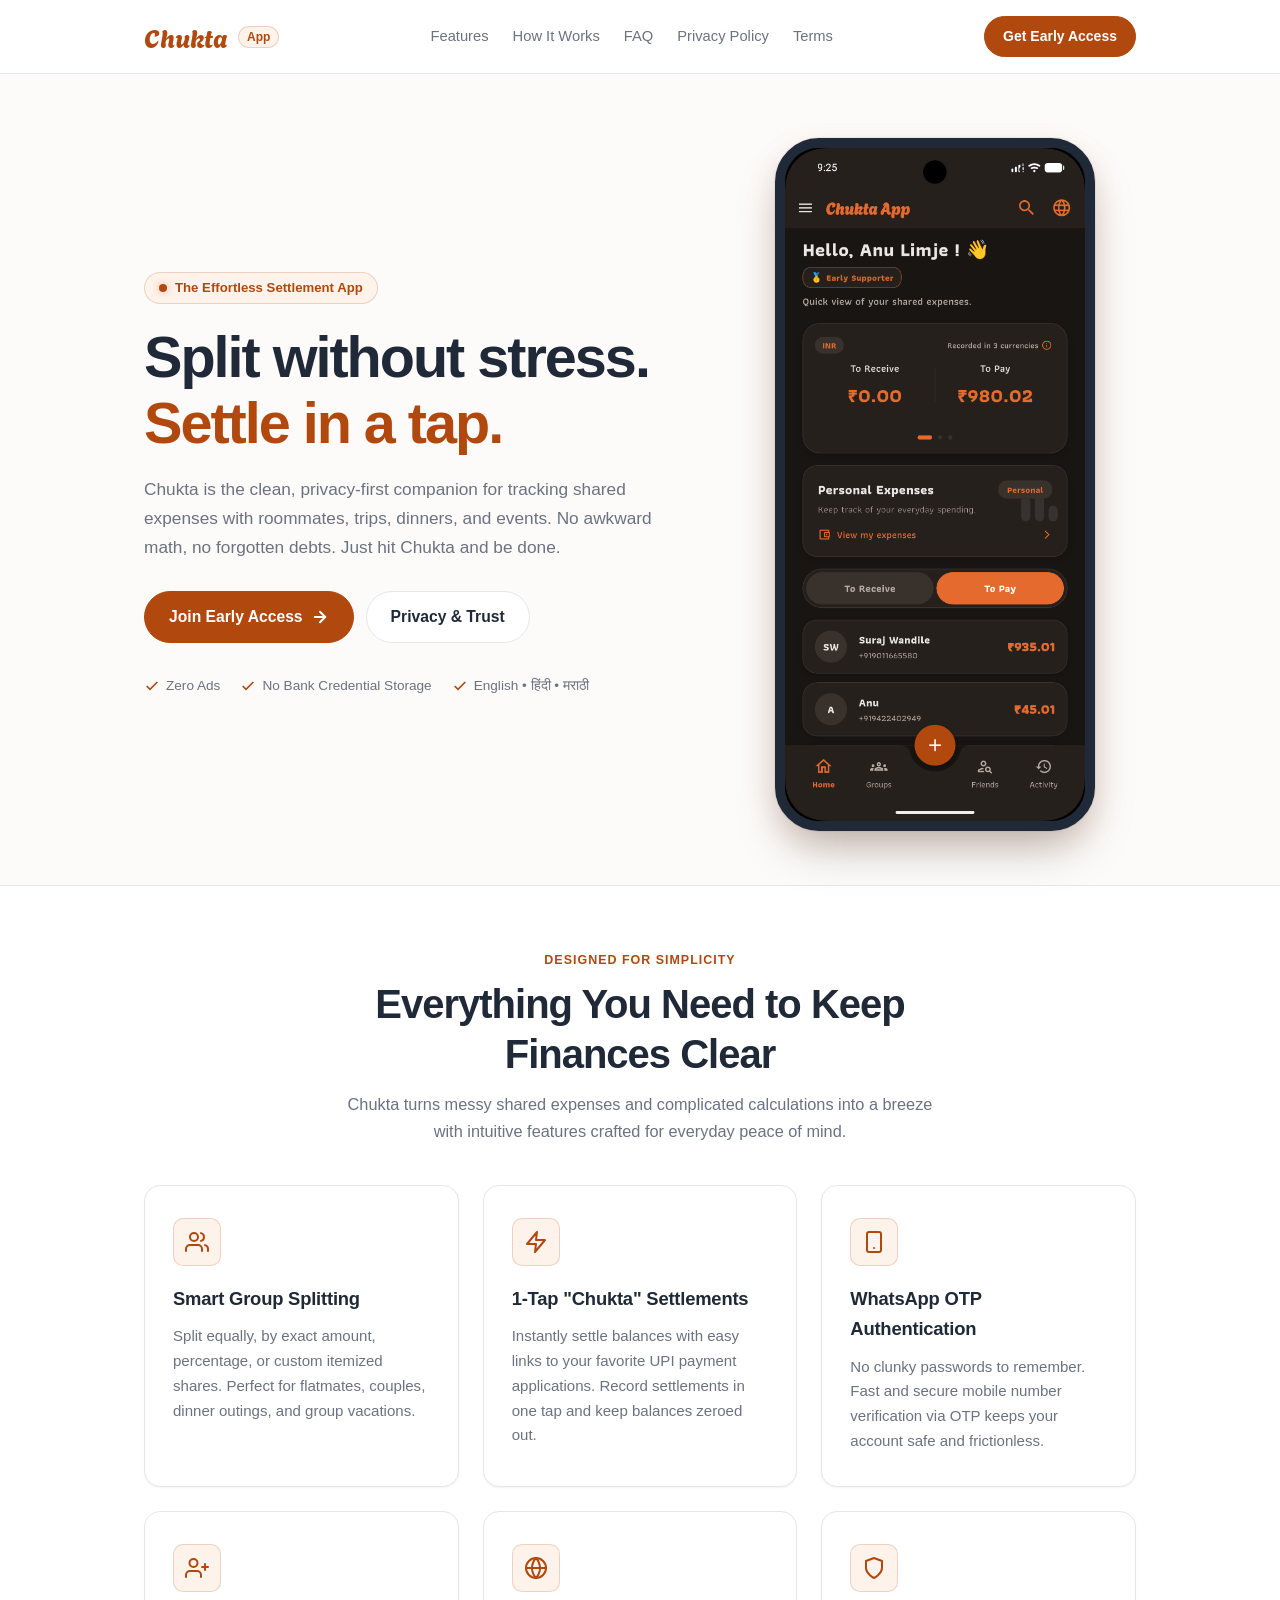
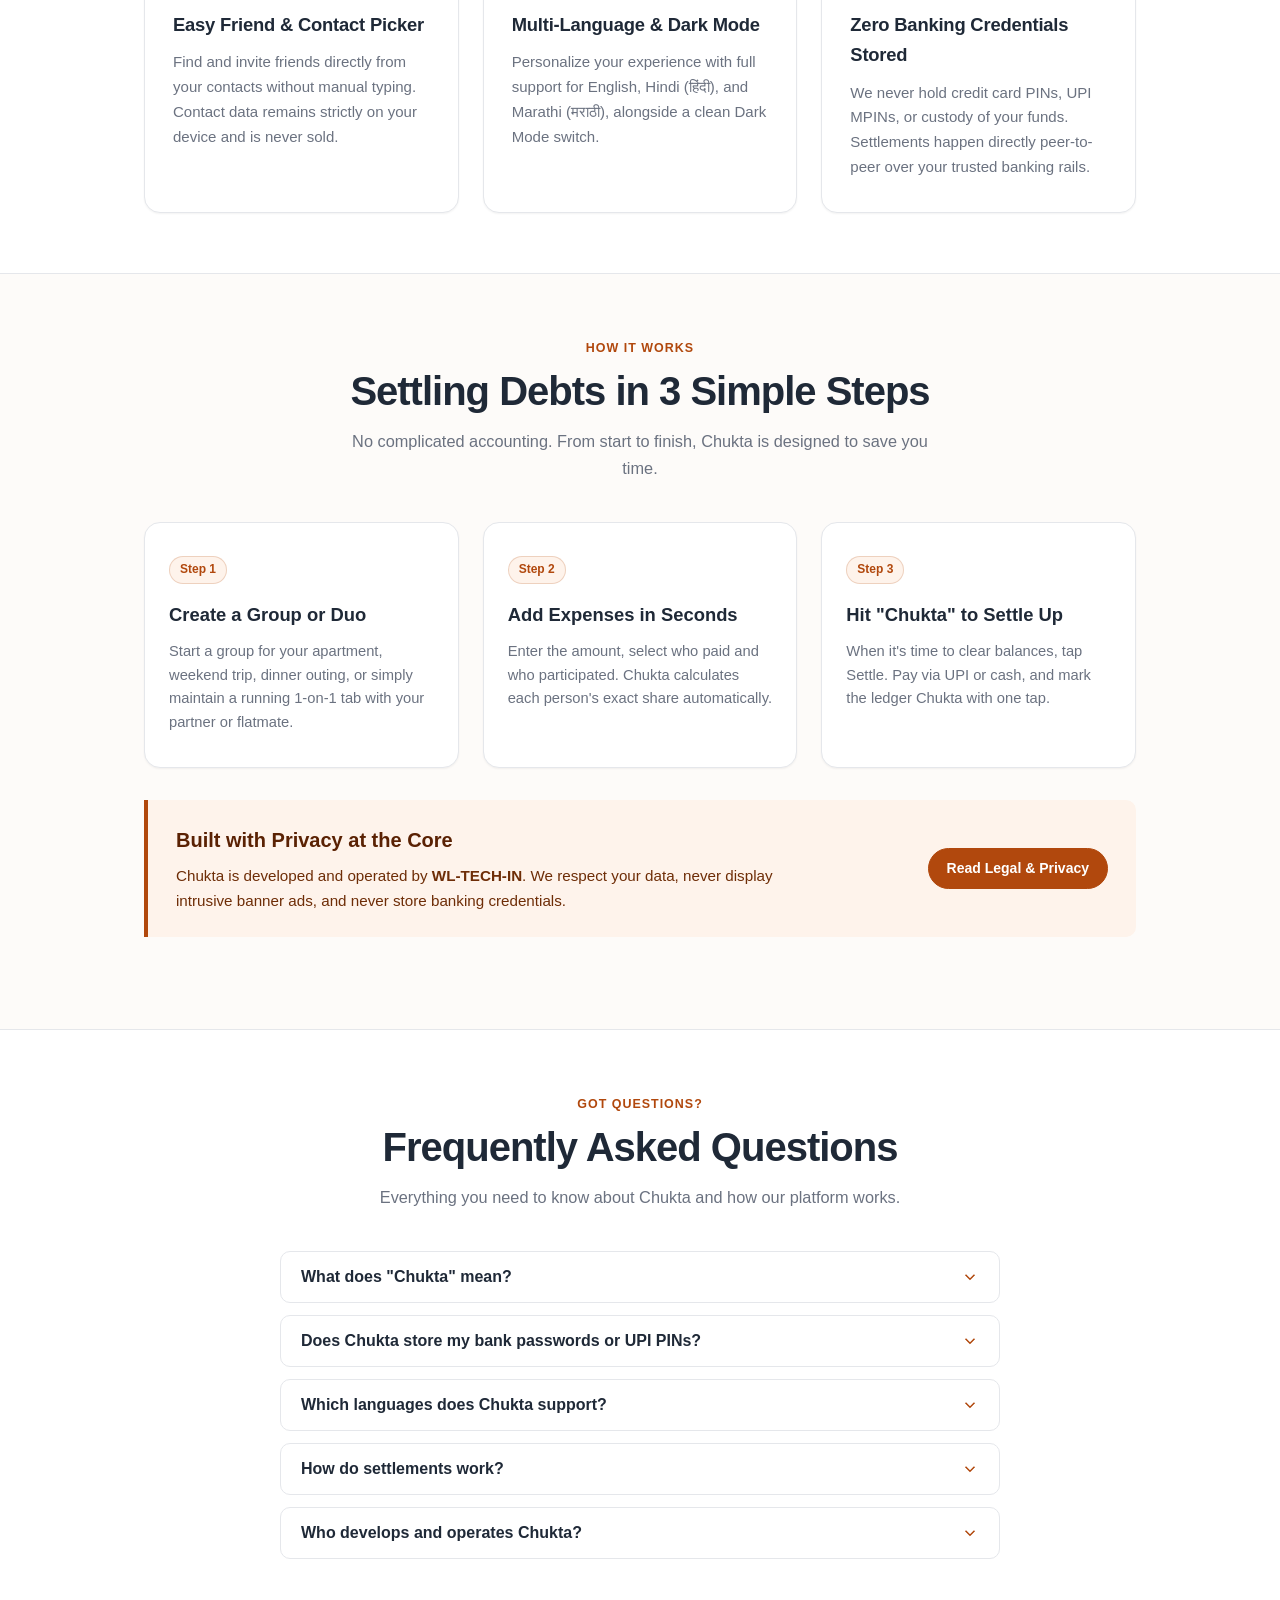
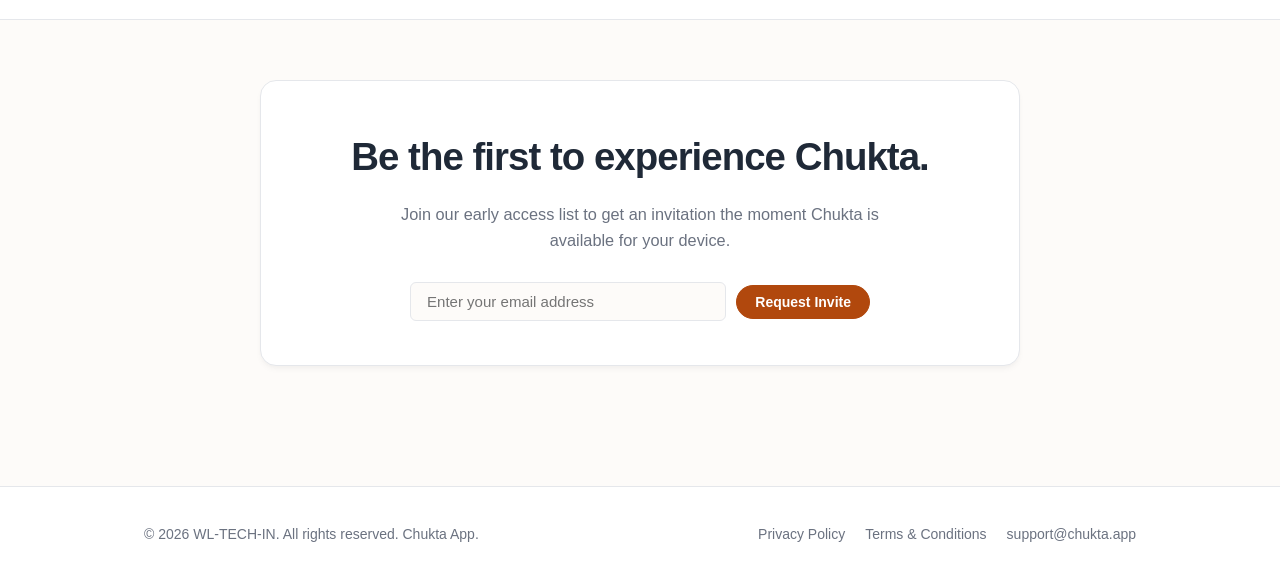
==== commit e870d14d: "refactor UI mockups to use app screenshots and update branding typography" ====
--- a/chukta/index.html
+++ b/chukta/index.html
@@ -14,6 +14,11 @@
   <meta property="og:description" content="Effortlessly track shared expenses and settle balances in a single tap. Zero stress, zero awkward math.">
   <meta property="og:url" content="https://wltechin.github.io/chukta/">
 
+  <!-- Google Fonts: Agbalumo -->
+  <link rel="preconnect" href="https://fonts.googleapis.com">
+  <link rel="preconnect" href="https://fonts.gstatic.com" crossorigin>
+  <link href="https://fonts.googleapis.com/css2?family=Agbalumo&display=swap" rel="stylesheet">
+
   <!-- Stylesheet -->
   <link rel="stylesheet" href="../assets/css/chukta.css">
   <link rel="icon" type="image/svg+xml" href="data:image/svg+xml,<svg xmlns='http://www.w3.org/2000/svg' viewBox='0 0 32 32'><rect width='32' height='32' rx='8' fill='%23B1480D'/><path d='M9 16l4 4 10-10' stroke='white' stroke-width='3' fill='none' stroke-linecap='round' stroke-linejoin='round'/></svg>">
@@ -32,7 +37,7 @@
   <header>
     <div class="header-container">
       <a href="index.html" class="brand">
-        Chukta
+        <span class="chukta-label">Chukta</span>
         <span class="brand-badge">App</span>
       </a>
 
@@ -109,65 +114,7 @@
           <!-- App Mockup Preview -->
           <div class="mockup-wrapper">
             <div class="mockup-card">
-              <div class="mockup-notch"></div>
-
-              <div class="mockup-app-header">
-                <div>
-                  <div class="mockup-greeting">Welcome back,</div>
-                  <div class="mockup-user">Rahul Sharma</div>
-                </div>
-                <div class="mockup-avatar">RS</div>
-              </div>
-
-              <div class="mockup-balance-box">
-                <div class="balance-title">Overall Group Balance</div>
-                <div class="balance-val">+ ₹2,450</div>
-                <div class="balance-sub">
-                  <span>You get: ₹3,200</span>
-                  <span>You owe: ₹750</span>
-                </div>
-              </div>
-
-              <div class="mockup-list-label">Active Groups & Activity</div>
-              <div class="mockup-list">
-                <div class="mockup-row">
-                  <div class="mockup-row-left">
-                    <div class="mockup-row-icon">🏖️</div>
-                    <div>
-                      <div class="mockup-row-name">Goa Trip 2026</div>
-                      <div class="mockup-row-sub">Cab fare paid by you</div>
-                    </div>
-                  </div>
-                  <div class="mockup-row-amount amount-positive">+ ₹1,200</div>
-                </div>
-
-                <div class="mockup-row">
-                  <div class="mockup-row-left">
-                    <div class="mockup-row-icon">🏠</div>
-                    <div>
-                      <div class="mockup-row-name">Flat 402 - WiFi & Bills</div>
-                      <div class="mockup-row-sub">Monthly split 3 ways</div>
-                    </div>
-                  </div>
-                  <div class="mockup-row-amount amount-positive">+ ₹450</div>
-                </div>
-
-                <div class="mockup-row">
-                  <div class="mockup-row-left">
-                    <div class="mockup-row-icon">✓</div>
-                    <div>
-                      <div class="mockup-row-name">Amit Verma</div>
-                      <div class="mockup-row-sub">Settled via UPI</div>
-                    </div>
-                  </div>
-                  <div class="mockup-row-amount amount-settled">Chukta!</div>
-                </div>
-              </div>
-
-              <div class="mockup-floating-pill">
-                <span>✨</span>
-                <span>Debt Cleared: ₹800 settled</span>
-              </div>
+              <img src="../assets/images/home.png" onerror="this.onerror=null; this.src='assets/images/home.png';" alt="Chukta App Home Preview" class="mockup-img">
             </div>
           </div>
         </div>
@@ -220,9 +167,9 @@
                 <line x1="12" y1="18" x2="12.01" y2="18"></line>
               </svg>
             </div>
-            <h3>SMS OTP Authentication</h3>
-            <p>
-              No clunky passwords to remember. Fast and secure mobile number verification via SMS OTP keeps your account safe and frictionless.
+            <h3>WhatsApp OTP Authentication</h3>
+            <p>
+              No clunky passwords to remember. Fast and secure mobile number verification via OTP keeps your account safe and frictionless.
             </p>
           </div>
 
--- a/assets/css/chukta.css
+++ b/assets/css/chukta.css
@@ -3,6 +3,8 @@
    Theme: Warm Editorial / Terracotta & Cream
    Derived from chukta/privacy-policy.html
    =================================================================== */
+
+@import url('https://fonts.googleapis.com/css2?family=Agbalumo&display=swap');
 
 :root {
   --primary: #B1480D;
@@ -16,6 +18,7 @@
   --border-focus: rgba(177, 72, 13, 0.4);
   --accent-bg: #FEF3EB;
   --accent-callout-text: #5A2103;
+  --font-brand: 'Agbalumo', cursive, system-ui, sans-serif;
 
   --shadow-sm: 0 1px 2px rgba(0, 0, 0, 0.05);
   --shadow-md: 0 4px 6px -1px rgba(0, 0, 0, 0.04), 0 2px 4px -1px rgba(0, 0, 0, 0.02);
@@ -100,12 +103,15 @@
   gap: 10px;
   text-decoration: none;
   color: var(--primary);
-  font-size: 1.4rem;
-  font-weight: 700;
-  letter-spacing: -0.5px;
+  font-family: var(--font-brand);
+  font-size: 1.6rem;
+  font-weight: 400;
+  letter-spacing: 0;
+  line-height: 1;
 }
 
 .brand-badge {
+  font-family: -apple-system, BlinkMacSystemFont, "Segoe UI", Roboto, Helvetica, Arial, sans-serif;
   background: var(--accent-bg);
   color: var(--primary);
   font-size: 0.75rem;
@@ -113,6 +119,12 @@
   padding: 3px 8px;
   border-radius: var(--radius-full);
   border: 1px solid rgba(177, 72, 13, 0.2);
+  line-height: normal;
+}
+
+.chukta-label {
+  font-family: var(--font-brand);
+  font-weight: 400;
 }
 
 .nav-menu {
@@ -292,178 +304,29 @@
 /* Phone Mockup */
 .mockup-wrapper {
   position: relative;
-  max-width: 360px;
+  max-width: 320px;
   margin: 0 auto;
 }
 
 .mockup-card {
-  background: var(--surface);
-  border: 8px solid #F3F4F6;
-  border-radius: 36px;
-  padding: 20px 16px;
-  box-shadow: var(--shadow-lg), var(--shadow-warm);
+  background: #000000;
+  border: 10px solid #1F2937;
+  border-radius: 44px;
+  padding: 0;
+  box-shadow: 0 25px 50px -12px rgba(0, 0, 0, 0.25), 0 0 0 1px rgba(0, 0, 0, 0.05), var(--shadow-warm);
   position: relative;
-}
-
-.mockup-notch {
-  width: 90px;
-  height: 16px;
-  background: #E5E7EB;
-  border-radius: 0 0 10px 10px;
-  margin: -20px auto 16px;
-}
-
-.mockup-app-header {
-  display: flex;
-  align-items: center;
-  justify-content: space-between;
-  margin-bottom: 16px;
-  padding: 0 4px;
-}
-
-.mockup-greeting {
-  font-size: 0.78rem;
-  color: var(--text-muted);
-}
-
-.mockup-user {
-  font-size: 1rem;
-  font-weight: 700;
-  color: var(--text-main);
-}
-
-.mockup-avatar {
-  width: 34px;
-  height: 34px;
-  border-radius: 50%;
-  background: var(--accent-bg);
-  color: var(--primary);
-  display: flex;
-  align-items: center;
-  justify-content: center;
-  font-size: 0.825rem;
-  font-weight: 700;
-  border: 1px solid rgba(177, 72, 13, 0.2);
-}
-
-.mockup-balance-box {
-  background: var(--primary-gradient);
-  border-radius: 14px;
-  padding: 18px;
-  color: #ffffff;
-  margin-bottom: 18px;
-  box-shadow: 0 6px 16px rgba(177, 72, 13, 0.3);
-}
-
-.balance-title {
-  font-size: 0.75rem;
-  text-transform: uppercase;
-  letter-spacing: 0.05em;
-  opacity: 0.9;
-}
-
-.balance-val {
-  font-size: 1.85rem;
-  font-weight: 800;
-  margin: 4px 0 10px;
-  letter-spacing: -0.02em;
-}
-
-.balance-sub {
-  display: flex;
-  justify-content: space-between;
-  font-size: 0.74rem;
-  padding-top: 10px;
-  border-top: 1px solid rgba(255, 255, 255, 0.2);
-}
-
-.mockup-list-label {
-  font-size: 0.76rem;
-  font-weight: 700;
-  color: var(--text-muted);
-  text-transform: uppercase;
-  letter-spacing: 0.05em;
-  margin-bottom: 10px;
-  padding: 0 4px;
-}
-
-.mockup-list {
-  display: flex;
-  flex-direction: column;
-  gap: 10px;
-}
-
-.mockup-row {
-  display: flex;
-  align-items: center;
-  justify-content: space-between;
-  padding: 10px 12px;
-  background: var(--bg);
-  border: 1px solid var(--border);
-  border-radius: 10px;
-}
-
-.mockup-row-left {
-  display: flex;
-  align-items: center;
-  gap: 10px;
-}
-
-.mockup-row-icon {
-  width: 32px;
-  height: 32px;
-  border-radius: 8px;
-  background: var(--accent-bg);
-  color: var(--primary);
-  display: flex;
-  align-items: center;
-  justify-content: center;
-  font-size: 0.9rem;
-}
-
-.mockup-row-name {
-  font-size: 0.82rem;
-  font-weight: 600;
-  color: var(--text-main);
-}
-
-.mockup-row-sub {
-  font-size: 0.7rem;
-  color: var(--text-muted);
-}
-
-.mockup-row-amount {
-  font-size: 0.82rem;
-  font-weight: 700;
-}
-
-.amount-positive {
-  color: #059669;
-}
-
-.amount-settled {
-  color: var(--primary);
-  background: var(--accent-bg);
-  padding: 3px 8px;
-  border-radius: 6px;
-  font-size: 0.75rem;
-}
-
-.mockup-floating-pill {
-  position: absolute;
-  bottom: -16px;
-  right: -8px;
-  background: var(--surface);
-  border: 1px solid rgba(177, 72, 13, 0.25);
-  box-shadow: var(--shadow-md);
-  padding: 10px 14px;
-  border-radius: 12px;
-  display: flex;
-  align-items: center;
-  gap: 8px;
-  font-size: 0.78rem;
-  font-weight: 700;
-  color: var(--primary);
+  overflow: hidden;
+  display: flex;
+}
+
+.mockup-img {
+  width: 100%;
+  height: auto;
+  display: block;
+  border-radius: 34px;
+  object-fit: cover;
+  user-select: none;
+  -webkit-user-drag: none;
 }
 
 /* Sections Common */
@@ -844,4 +707,17 @@
   .card {
     padding: 24px 20px;
   }
-}
+
+  .mockup-wrapper {
+    max-width: 260px;
+  }
+
+  .mockup-card {
+    border-width: 8px;
+    border-radius: 36px;
+  }
+
+  .mockup-img {
+    border-radius: 28px;
+  }
+}
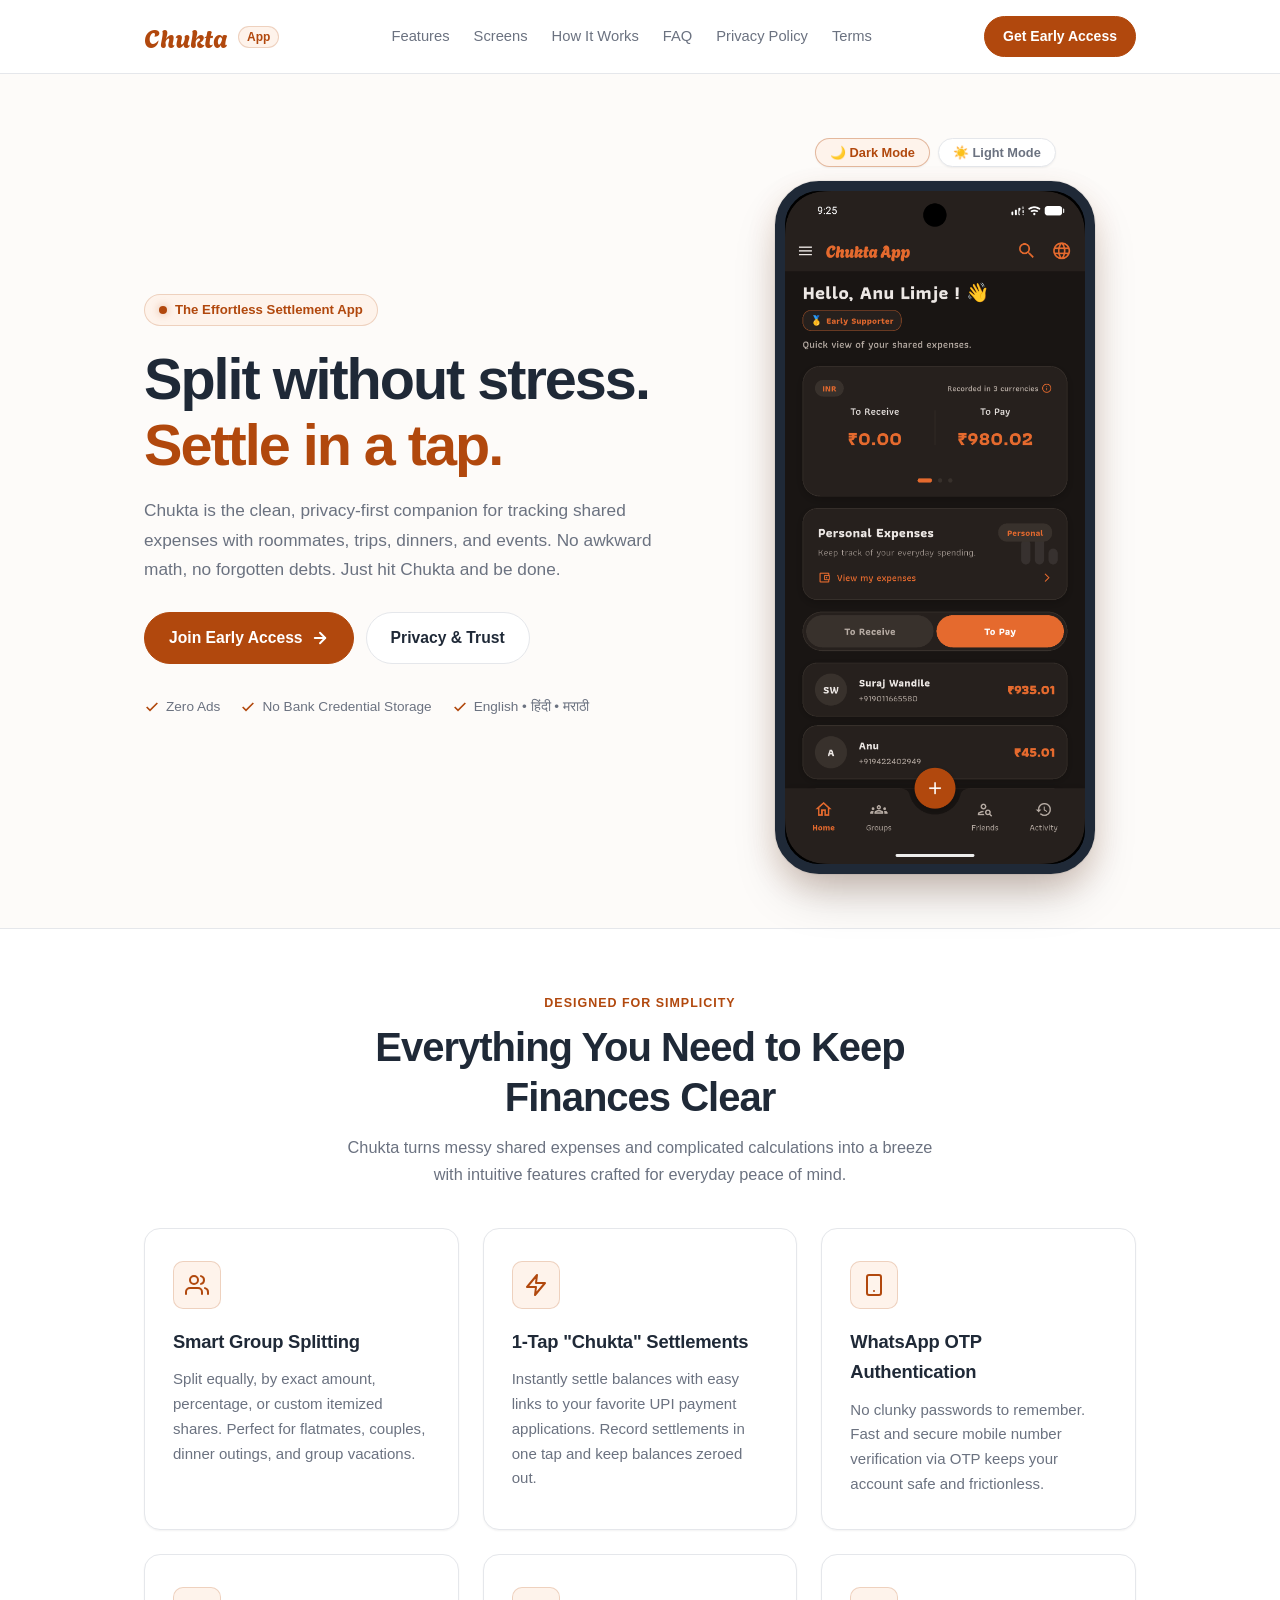
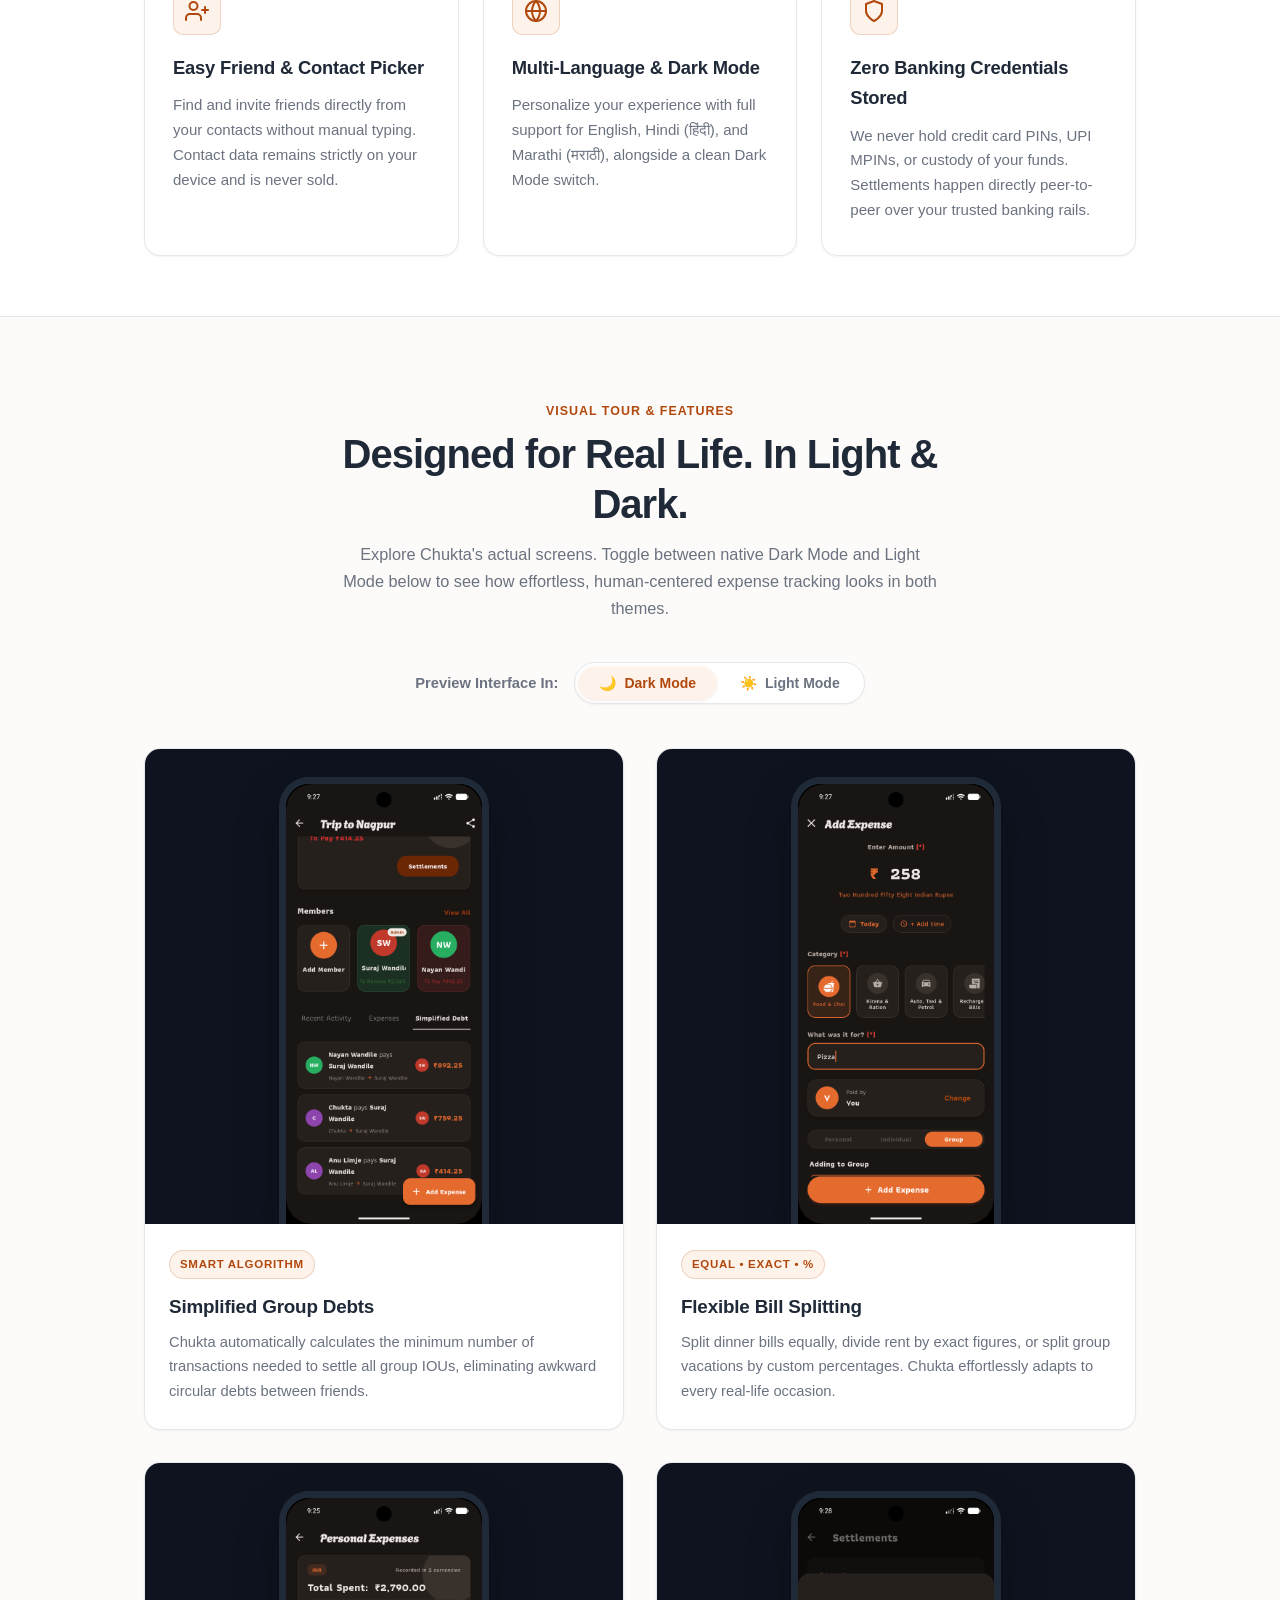
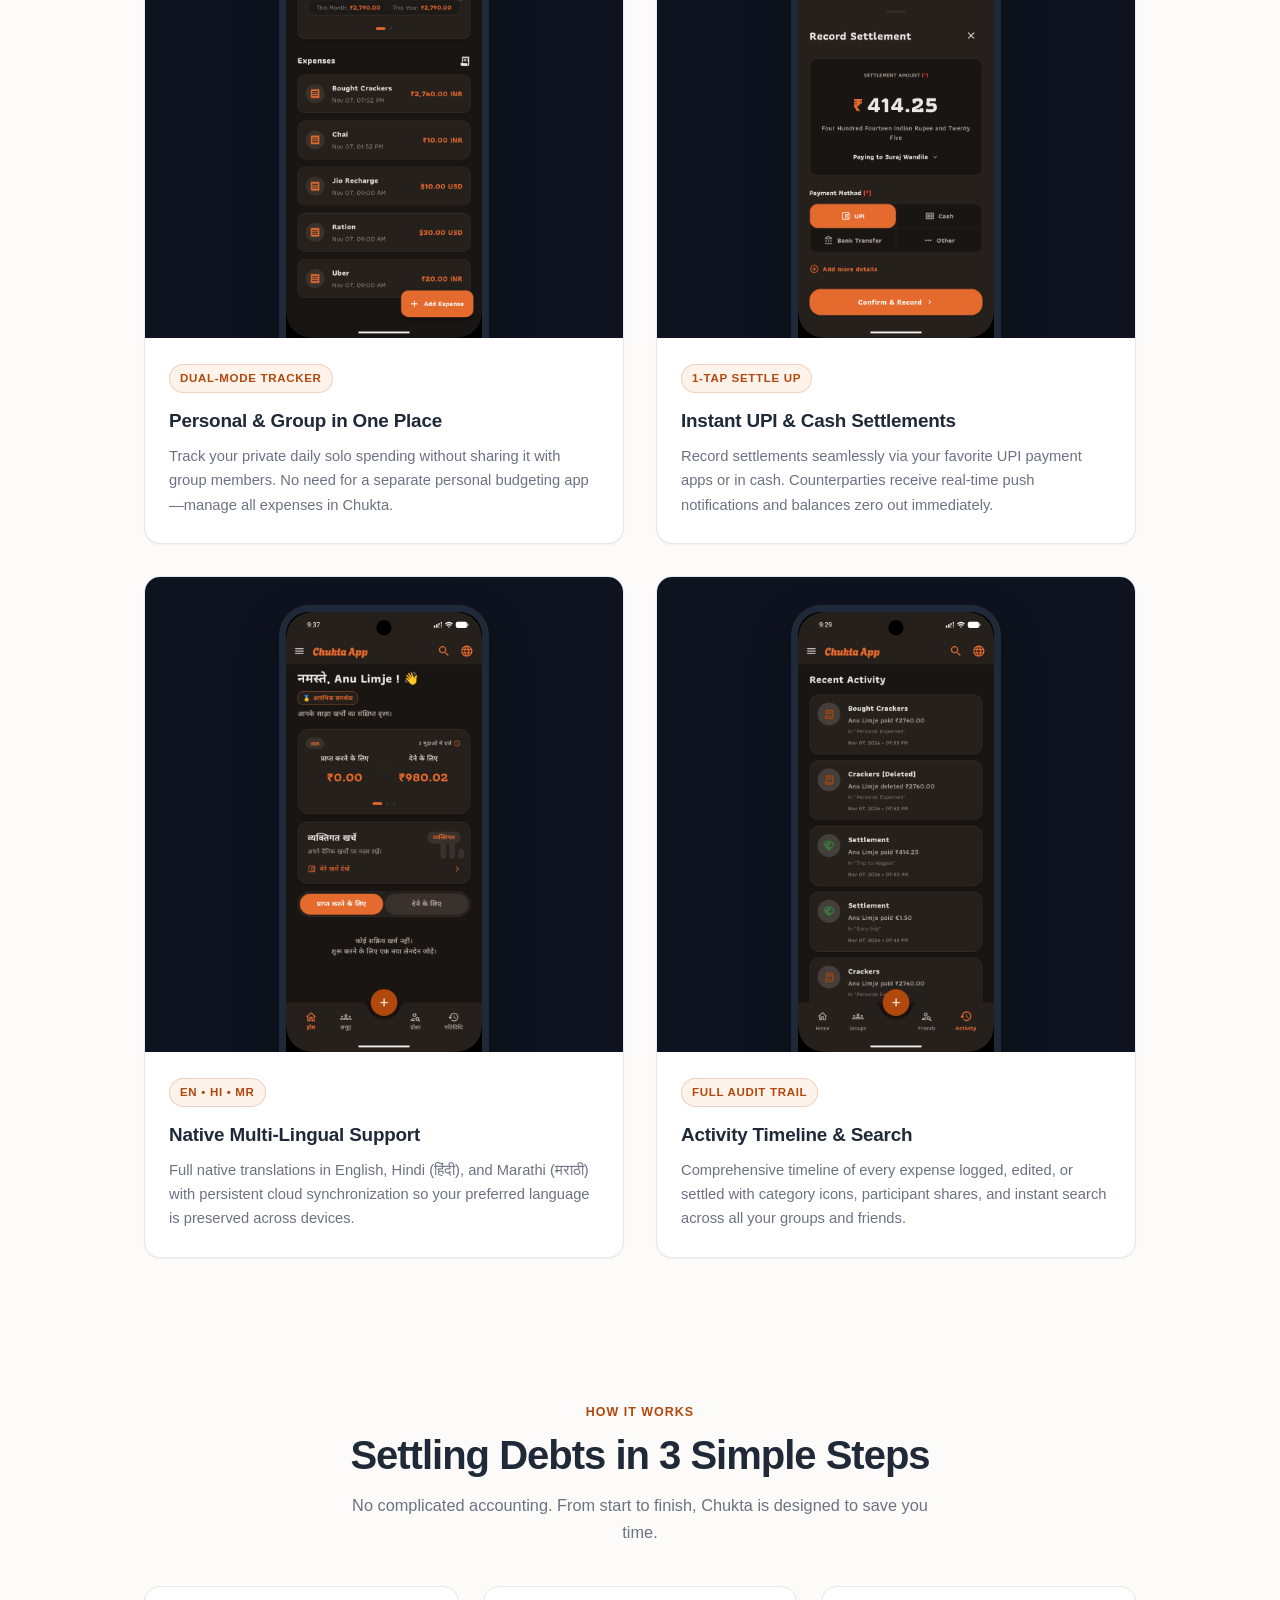
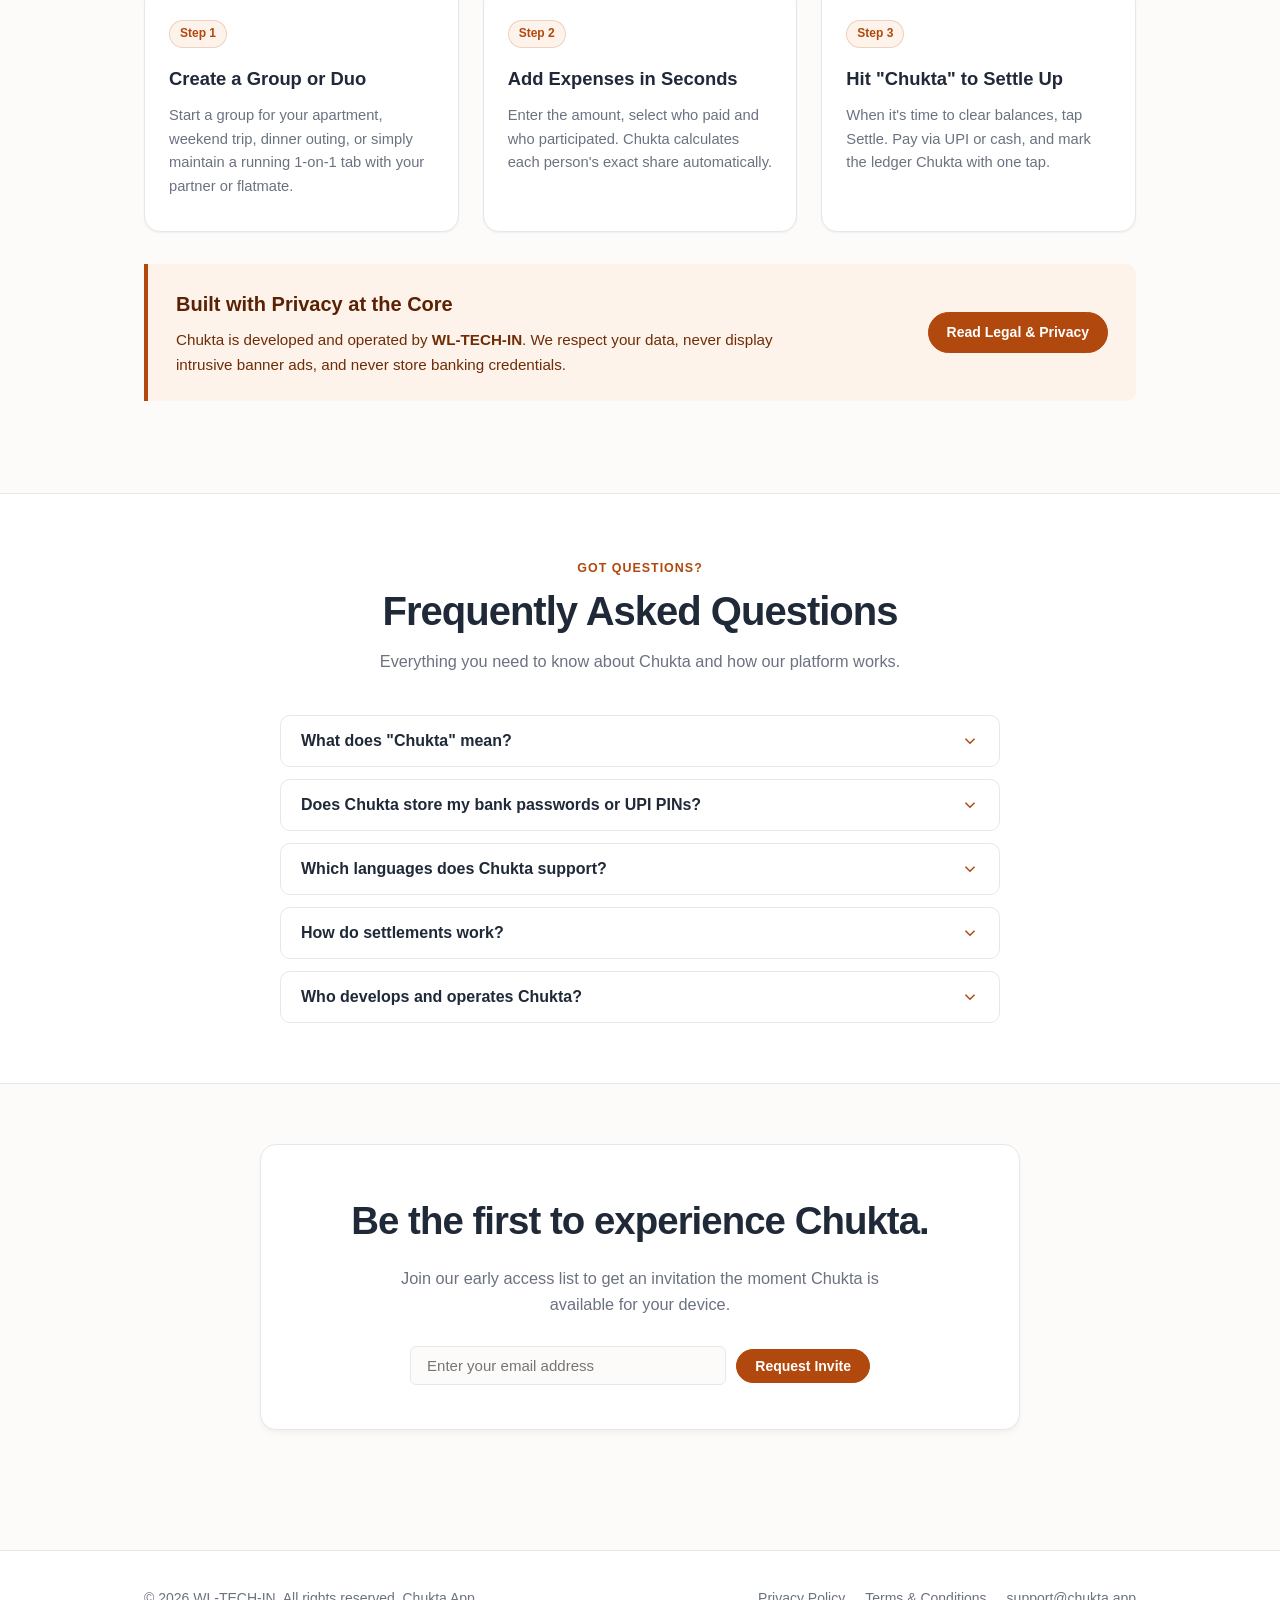
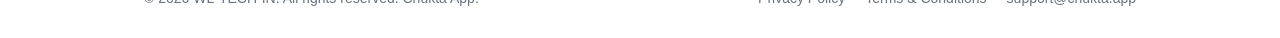
==== commit 4ed64c15: "feat: add light and dark mode screenshot showcases and theme switcher UI for chukta" ====
--- a/chukta/index.html
+++ b/chukta/index.html
@@ -43,6 +43,7 @@
 
       <nav class="nav-menu" id="navMenu">
         <a href="#features" class="nav-link">Features</a>
+        <a href="#screens" class="nav-link">Screens</a>
         <a href="#how-it-works" class="nav-link">How It Works</a>
         <a href="#faq" class="nav-link">FAQ</a>
         <a href="privacy-policy.html" class="nav-link">Privacy Policy</a>
@@ -113,8 +114,22 @@
 
           <!-- App Mockup Preview -->
           <div class="mockup-wrapper">
+            <div class="mockup-theme-switcher">
+              <button type="button" class="mockup-switch-btn active" data-theme-btn="dark">
+                🌙 Dark Mode
+              </button>
+              <button type="button" class="mockup-switch-btn" data-theme-btn="light">
+                ☀️ Light Mode
+              </button>
+            </div>
             <div class="mockup-card">
-              <img src="../assets/images/home.png" onerror="this.onerror=null; this.src='assets/images/home.png';" alt="Chukta App Home Preview" class="mockup-img">
+              <img id="heroMockupImg"
+                   src="../assets/images/chukta_dark/home.png"
+                   data-dark-src="../assets/images/chukta_dark/home.png"
+                   data-light-src="../assets/images/chukta_light/home.png"
+                   onerror="this.onerror=null; this.src='../assets/images/home.png';"
+                   alt="Chukta App Home Preview"
+                   class="mockup-img theme-switchable-img">
             </div>
           </div>
         </div>
@@ -217,6 +232,167 @@
       </div>
     </section>
 
+    <!-- App Screens & Features Showcase -->
+    <section class="section screens-section" id="screens">
+      <div class="container">
+        <div class="section-head">
+          <span class="section-tag">Visual Tour & Features</span>
+          <h2 class="section-title">Designed for Real Life. In Light & Dark.</h2>
+          <p class="section-desc">
+            Explore Chukta's actual screens. Toggle between native Dark Mode and Light Mode below to see how effortless, human-centered expense tracking looks in both themes.
+          </p>
+        </div>
+
+        <!-- Interactive Global Mode Switcher -->
+        <div class="theme-toggle-bar">
+          <span class="theme-toggle-label">Preview Interface In:</span>
+          <div class="theme-pills">
+            <button type="button" class="theme-pill-btn active" data-theme-btn="dark">
+              <span>🌙</span> Dark Mode
+            </button>
+            <button type="button" class="theme-pill-btn" data-theme-btn="light">
+              <span>☀️</span> Light Mode
+            </button>
+          </div>
+        </div>
+
+        <!-- Screens Grid -->
+        <div class="screens-grid">
+          <!-- Screen 1: Simplified Debts -->
+          <div class="screen-card">
+            <div class="screen-frame">
+              <div class="screen-phone-bezel">
+                <img src="../assets/images/chukta_dark/group%20simplified%20debt.png"
+                     data-dark-src="../assets/images/chukta_dark/group%20simplified%20debt.png"
+                     data-light-src="../assets/images/chukta_light/groups.png"
+                     onerror="this.onerror=null; this.src='assets/images/chukta_dark/group%20simplified%20debt.png';"
+                     alt="Simplified Group Debt Screen"
+                     class="screen-phone-img theme-switchable-img"
+                     loading="lazy">
+              </div>
+            </div>
+            <div class="screen-info">
+              <span class="screen-tag">Smart Algorithm</span>
+              <h3 class="screen-title">Simplified Group Debts</h3>
+              <p class="screen-desc">
+                Chukta automatically calculates the minimum number of transactions needed to settle all group IOUs, eliminating awkward circular debts between friends.
+              </p>
+            </div>
+          </div>
+
+          <!-- Screen 2: Flexible Splitting -->
+          <div class="screen-card">
+            <div class="screen-frame">
+              <div class="screen-phone-bezel">
+                <img src="../assets/images/chukta_dark/add%20expense.png"
+                     data-dark-src="../assets/images/chukta_dark/add%20expense.png"
+                     data-light-src="../assets/images/chukta_light/add%20expense%20percentage.png"
+                     onerror="this.onerror=null; this.src='assets/images/chukta_dark/add%20expense.png';"
+                     alt="Flexible Splitting Screen"
+                     class="screen-phone-img theme-switchable-img"
+                     loading="lazy">
+              </div>
+            </div>
+            <div class="screen-info">
+              <span class="screen-tag">Equal • Exact • %</span>
+              <h3 class="screen-title">Flexible Bill Splitting</h3>
+              <p class="screen-desc">
+                Split dinner bills equally, divide rent by exact figures, or split group vacations by custom percentages. Chukta effortlessly adapts to every real-life occasion.
+              </p>
+            </div>
+          </div>
+
+          <!-- Screen 3: Personal Expenses -->
+          <div class="screen-card">
+            <div class="screen-frame">
+              <div class="screen-phone-bezel">
+                <img src="../assets/images/chukta_dark/personal%20expenses.png"
+                     data-dark-src="../assets/images/chukta_dark/personal%20expenses.png"
+                     data-light-src="../assets/images/chukta_light/personal%20expenses.png"
+                     onerror="this.onerror=null; this.src='assets/images/chukta_dark/personal%20expenses.png';"
+                     alt="Personal Expenses Screen"
+                     class="screen-phone-img theme-switchable-img"
+                     loading="lazy">
+              </div>
+            </div>
+            <div class="screen-info">
+              <span class="screen-tag">Dual-Mode Tracker</span>
+              <h3 class="screen-title">Personal & Group in One Place</h3>
+              <p class="screen-desc">
+                Track your private daily solo spending without sharing it with group members. No need for a separate personal budgeting app—manage all expenses in Chukta.
+              </p>
+            </div>
+          </div>
+
+          <!-- Screen 4: 1-Tap Settlements -->
+          <div class="screen-card">
+            <div class="screen-frame">
+              <div class="screen-phone-bezel">
+                <img src="../assets/images/chukta_dark/record%20settlement.png"
+                     data-dark-src="../assets/images/chukta_dark/record%20settlement.png"
+                     data-light-src="../assets/images/chukta_light/settlements.png"
+                     onerror="this.onerror=null; this.src='assets/images/chukta_dark/record%20settlement.png';"
+                     alt="Record Settlement Screen"
+                     class="screen-phone-img theme-switchable-img"
+                     loading="lazy">
+              </div>
+            </div>
+            <div class="screen-info">
+              <span class="screen-tag">1-Tap Settle Up</span>
+              <h3 class="screen-title">Instant UPI & Cash Settlements</h3>
+              <p class="screen-desc">
+                Record settlements seamlessly via your favorite UPI payment apps or in cash. Counterparties receive real-time push notifications and balances zero out immediately.
+              </p>
+            </div>
+          </div>
+
+          <!-- Screen 5: Multi-Language -->
+          <div class="screen-card">
+            <div class="screen-frame">
+              <div class="screen-phone-bezel">
+                <img src="../assets/images/chukta_dark/hindi%20local.png"
+                     data-dark-src="../assets/images/chukta_dark/hindi%20local.png"
+                     data-light-src="../assets/images/chukta_light/localization.png"
+                     onerror="this.onerror=null; this.src='assets/images/chukta_dark/hindi%20local.png';"
+                     alt="Multi-Language Localization Screen"
+                     class="screen-phone-img theme-switchable-img"
+                     loading="lazy">
+              </div>
+            </div>
+            <div class="screen-info">
+              <span class="screen-tag">EN • HI • MR</span>
+              <h3 class="screen-title">Native Multi-Lingual Support</h3>
+              <p class="screen-desc">
+                Full native translations in English, Hindi (हिंदी), and Marathi (मराठी) with persistent cloud synchronization so your preferred language is preserved across devices.
+              </p>
+            </div>
+          </div>
+
+          <!-- Screen 6: Activity & Search -->
+          <div class="screen-card">
+            <div class="screen-frame">
+              <div class="screen-phone-bezel">
+                <img src="../assets/images/chukta_dark/activity.png"
+                     data-dark-src="../assets/images/chukta_dark/activity.png"
+                     data-light-src="../assets/images/chukta_light/search%20expense.png"
+                     onerror="this.onerror=null; this.src='assets/images/chukta_dark/activity.png';"
+                     alt="Activity Timeline and Search Screen"
+                     class="screen-phone-img theme-switchable-img"
+                     loading="lazy">
+              </div>
+            </div>
+            <div class="screen-info">
+              <span class="screen-tag">Full Audit Trail</span>
+              <h3 class="screen-title">Activity Timeline & Search</h3>
+              <p class="screen-desc">
+                Comprehensive timeline of every expense logged, edited, or settled with category icons, participant shares, and instant search across all your groups and friends.
+              </p>
+            </div>
+          </div>
+        </div>
+      </div>
+    </section>
+
     <!-- How It Works Section -->
     <section class="section" id="how-it-works">
       <div class="container">
--- a/assets/css/chukta.css
+++ b/assets/css/chukta.css
@@ -308,6 +308,40 @@
   margin: 0 auto;
 }
 
+.mockup-theme-switcher {
+  display: flex;
+  justify-content: center;
+  gap: 8px;
+  margin-bottom: 14px;
+}
+
+.mockup-switch-btn {
+  display: inline-flex;
+  align-items: center;
+  gap: 6px;
+  padding: 6px 14px;
+  background: var(--surface);
+  border: 1px solid var(--border);
+  border-radius: var(--radius-full);
+  font-size: 0.8rem;
+  font-weight: 600;
+  color: var(--text-muted);
+  cursor: pointer;
+  transition: var(--transition);
+  box-shadow: var(--shadow-sm);
+}
+
+.mockup-switch-btn:hover {
+  border-color: #D1D5DB;
+  color: var(--text-main);
+}
+
+.mockup-switch-btn.active {
+  background: var(--accent-bg);
+  border-color: rgba(177, 72, 13, 0.35);
+  color: var(--primary);
+}
+
 .mockup-card {
   background: #000000;
   border: 10px solid #1F2937;
@@ -327,6 +361,7 @@
   object-fit: cover;
   user-select: none;
   -webkit-user-drag: none;
+  transition: opacity 0.2s ease-in-out;
 }
 
 /* Sections Common */
@@ -423,6 +458,173 @@
   color: var(--text-muted);
   font-size: 0.94rem;
   line-height: 1.65;
+}
+
+/* ===================================================================
+   Screenshots & Feature Showcase (Light / Dark Mode)
+   =================================================================== */
+.screens-section {
+  padding: 80px 0;
+  position: relative;
+}
+
+.theme-toggle-bar {
+  display: flex;
+  align-items: center;
+  justify-content: center;
+  gap: 16px;
+  margin: 0 auto 44px;
+  flex-wrap: wrap;
+}
+
+.theme-toggle-label {
+  font-size: 0.92rem;
+  font-weight: 600;
+  color: var(--text-muted);
+}
+
+.theme-pills {
+  display: inline-flex;
+  background: var(--surface);
+  border: 1px solid var(--border);
+  padding: 4px;
+  border-radius: var(--radius-full);
+  box-shadow: var(--shadow-sm);
+  gap: 4px;
+}
+
+.theme-pill-btn {
+  padding: 8px 20px;
+  font-size: 0.875rem;
+  font-weight: 600;
+  border: none;
+  background: transparent;
+  color: var(--text-muted);
+  border-radius: var(--radius-full);
+  cursor: pointer;
+  transition: var(--transition);
+  display: inline-flex;
+  align-items: center;
+  gap: 8px;
+}
+
+.theme-pill-btn:hover {
+  color: var(--text-main);
+}
+
+.theme-pill-btn.active {
+  background: var(--accent-bg);
+  color: var(--primary);
+  box-shadow: 0 1px 4px rgba(177, 72, 13, 0.15);
+}
+
+.screens-grid {
+  display: grid;
+  grid-template-columns: repeat(auto-fit, minmax(310px, 1fr));
+  gap: 32px;
+}
+
+.screen-card {
+  background: var(--surface);
+  border: 1px solid var(--border);
+  border-radius: var(--radius-lg);
+  overflow: hidden;
+  box-shadow: var(--shadow-sm);
+  transition: var(--transition);
+  display: flex;
+  flex-direction: column;
+}
+
+.screen-card:hover {
+  box-shadow: var(--shadow-md), var(--shadow-warm);
+  transform: translateY(-4px);
+  border-color: #D1D5DB;
+}
+
+.screen-frame {
+  background: #0E131F;
+  padding: 28px 24px 0;
+  display: flex;
+  justify-content: center;
+  align-items: flex-start;
+  position: relative;
+  overflow: hidden;
+  min-height: 400px;
+  transition: background-color 0.25s ease;
+}
+
+.screen-frame.light-bg {
+  background: #F3F4F6;
+}
+
+.screen-phone-bezel {
+  width: 210px;
+  background: #000000;
+  border: 7px solid #1F2937;
+  border-bottom: none;
+  border-radius: 30px 30px 0 0;
+  overflow: hidden;
+  box-shadow: 0 20px 40px rgba(0, 0, 0, 0.35);
+  transition: border-color 0.25s ease;
+}
+
+.screen-frame.light-bg .screen-phone-bezel {
+  border-color: #D1D5DB;
+  box-shadow: 0 20px 40px rgba(0, 0, 0, 0.12);
+}
+
+.screen-phone-img {
+  width: 100%;
+  height: auto;
+  display: block;
+  user-select: none;
+  -webkit-user-drag: none;
+  transition: opacity 0.2s ease-in-out;
+}
+
+.screen-info {
+  padding: 26px 24px;
+  flex: 1;
+  display: flex;
+  flex-direction: column;
+}
+
+.screen-tag {
+  display: inline-block;
+  font-size: 0.72rem;
+  font-weight: 700;
+  text-transform: uppercase;
+  letter-spacing: 0.06em;
+  color: var(--primary);
+  background: var(--accent-bg);
+  padding: 4px 10px;
+  border-radius: var(--radius-full);
+  margin-bottom: 12px;
+  width: fit-content;
+  border: 1px solid rgba(177, 72, 13, 0.2);
+}
+
+.screen-title {
+  font-size: 1.18rem;
+  font-weight: 700;
+  color: var(--text-main);
+  margin-bottom: 8px;
+  letter-spacing: -0.2px;
+}
+
+.screen-desc {
+  font-size: 0.92rem;
+  color: var(--text-muted);
+  line-height: 1.65;
+  margin-bottom: 0;
+}
+
+.theme-switchable-img {
+  transition: opacity 0.2s ease-in-out;
+}
+
+.theme-switchable-img.switching {
+  opacity: 0.25;
 }
 
 /* Steps Grid */
@@ -720,4 +922,22 @@
   .mockup-img {
     border-radius: 28px;
   }
-}
+
+  .screens-grid {
+    grid-template-columns: 1fr;
+    gap: 24px;
+  }
+
+  .screen-frame {
+    min-height: 320px;
+    padding: 20px 16px 0;
+  }
+
+  .screen-phone-bezel {
+    width: 180px;
+  }
+
+  .theme-toggle-bar {
+    margin-bottom: 28px;
+  }
+}
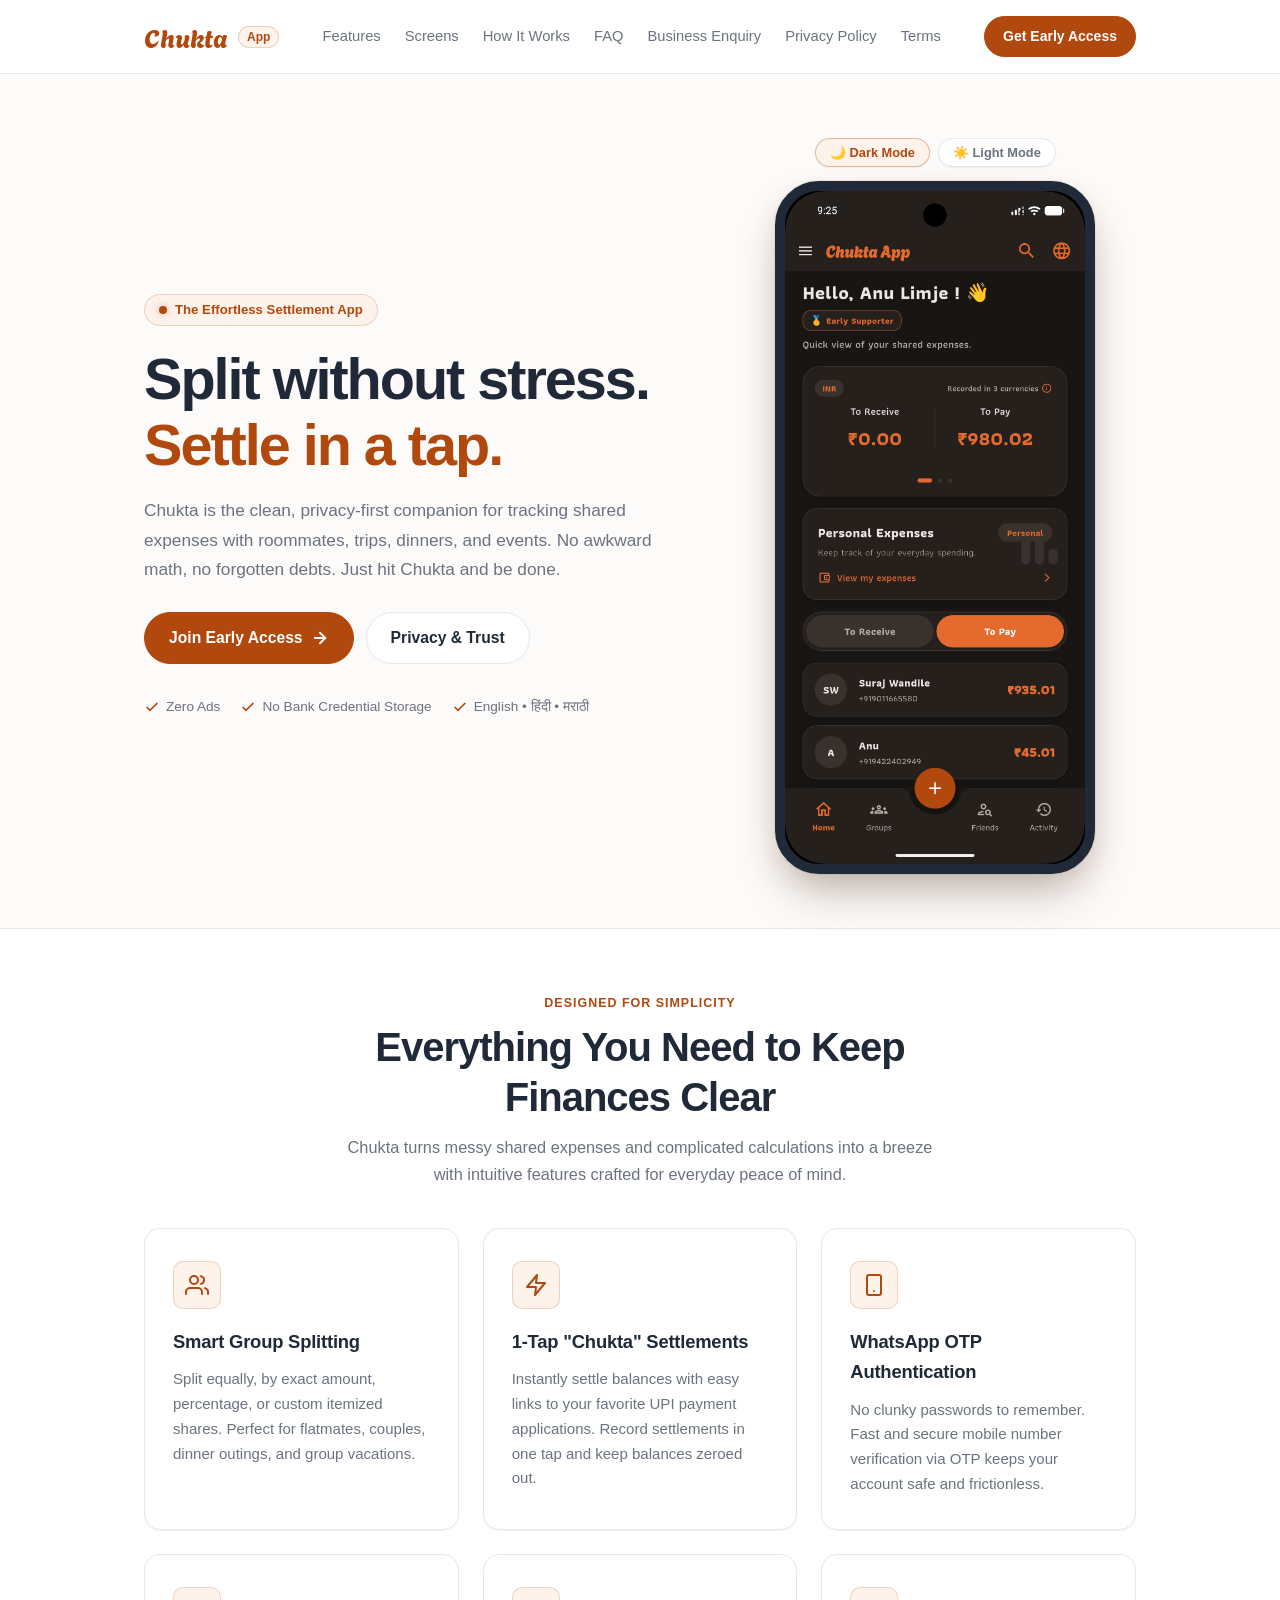
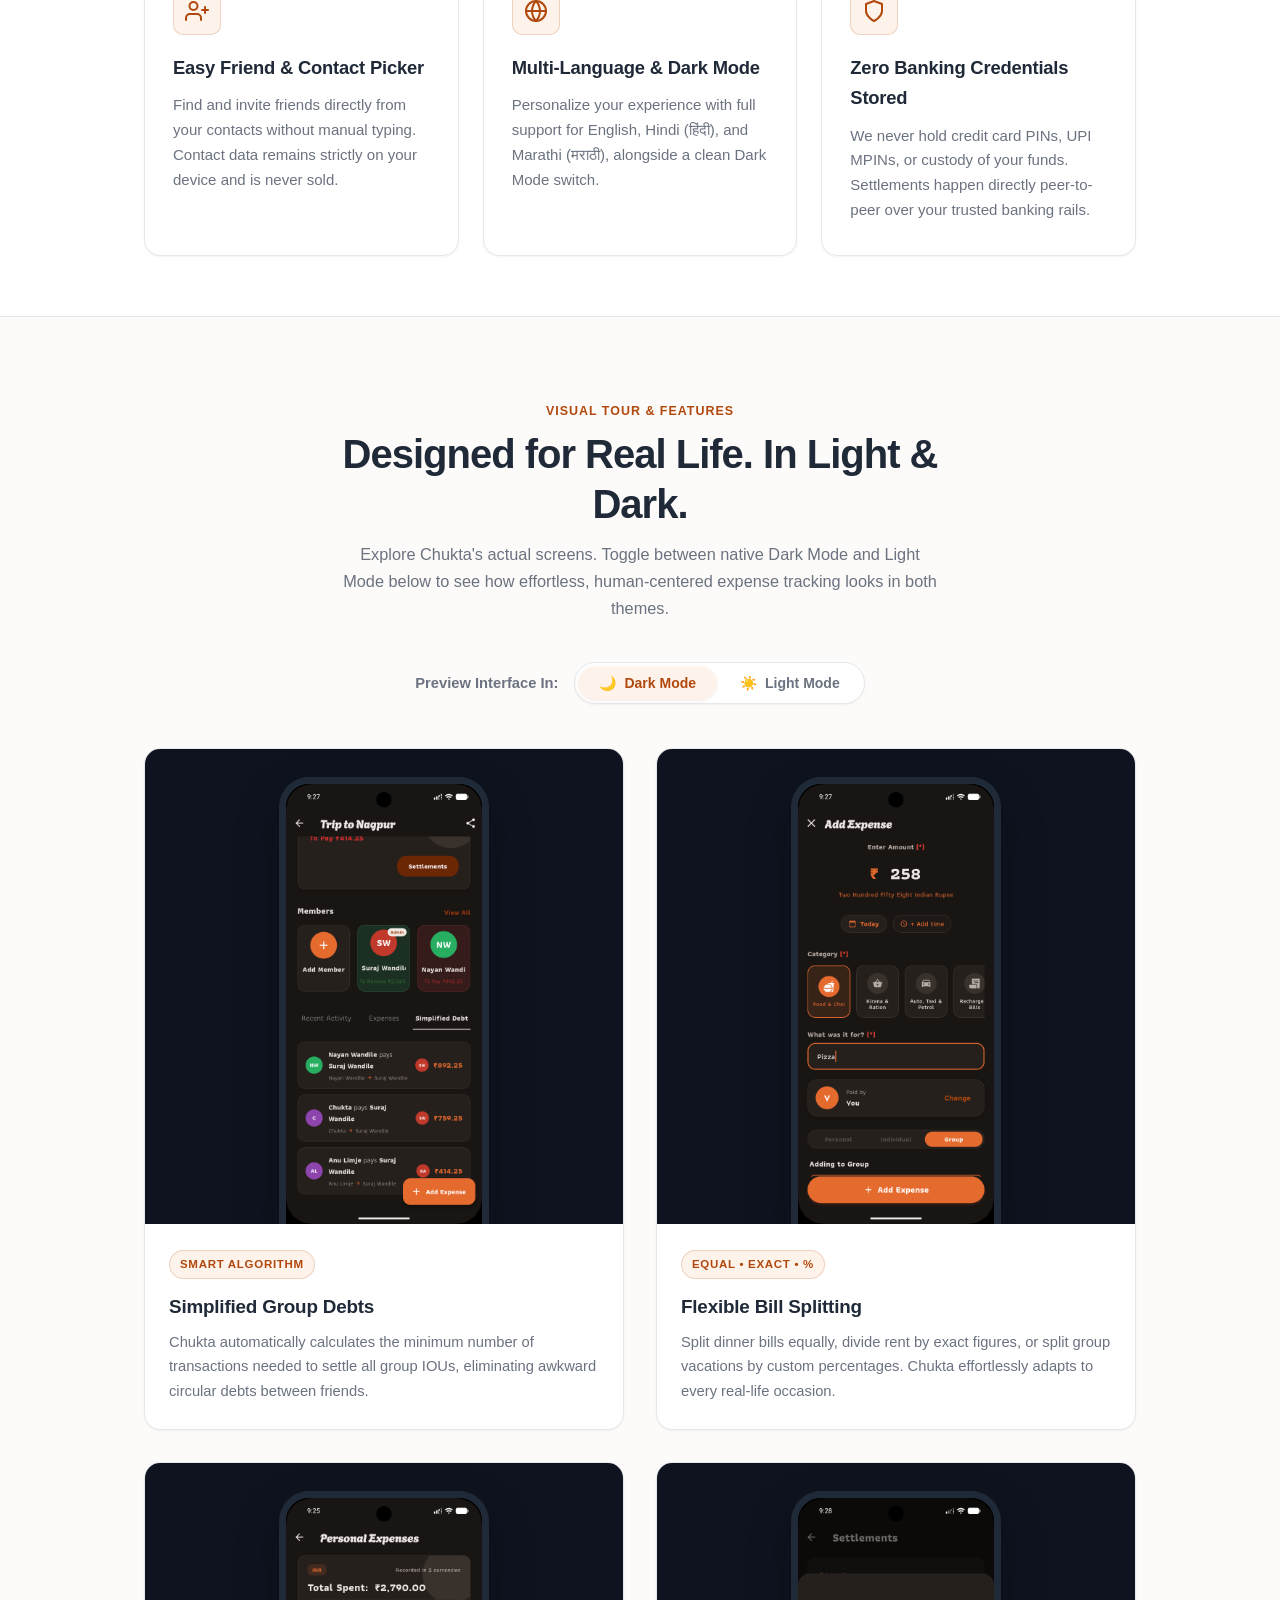
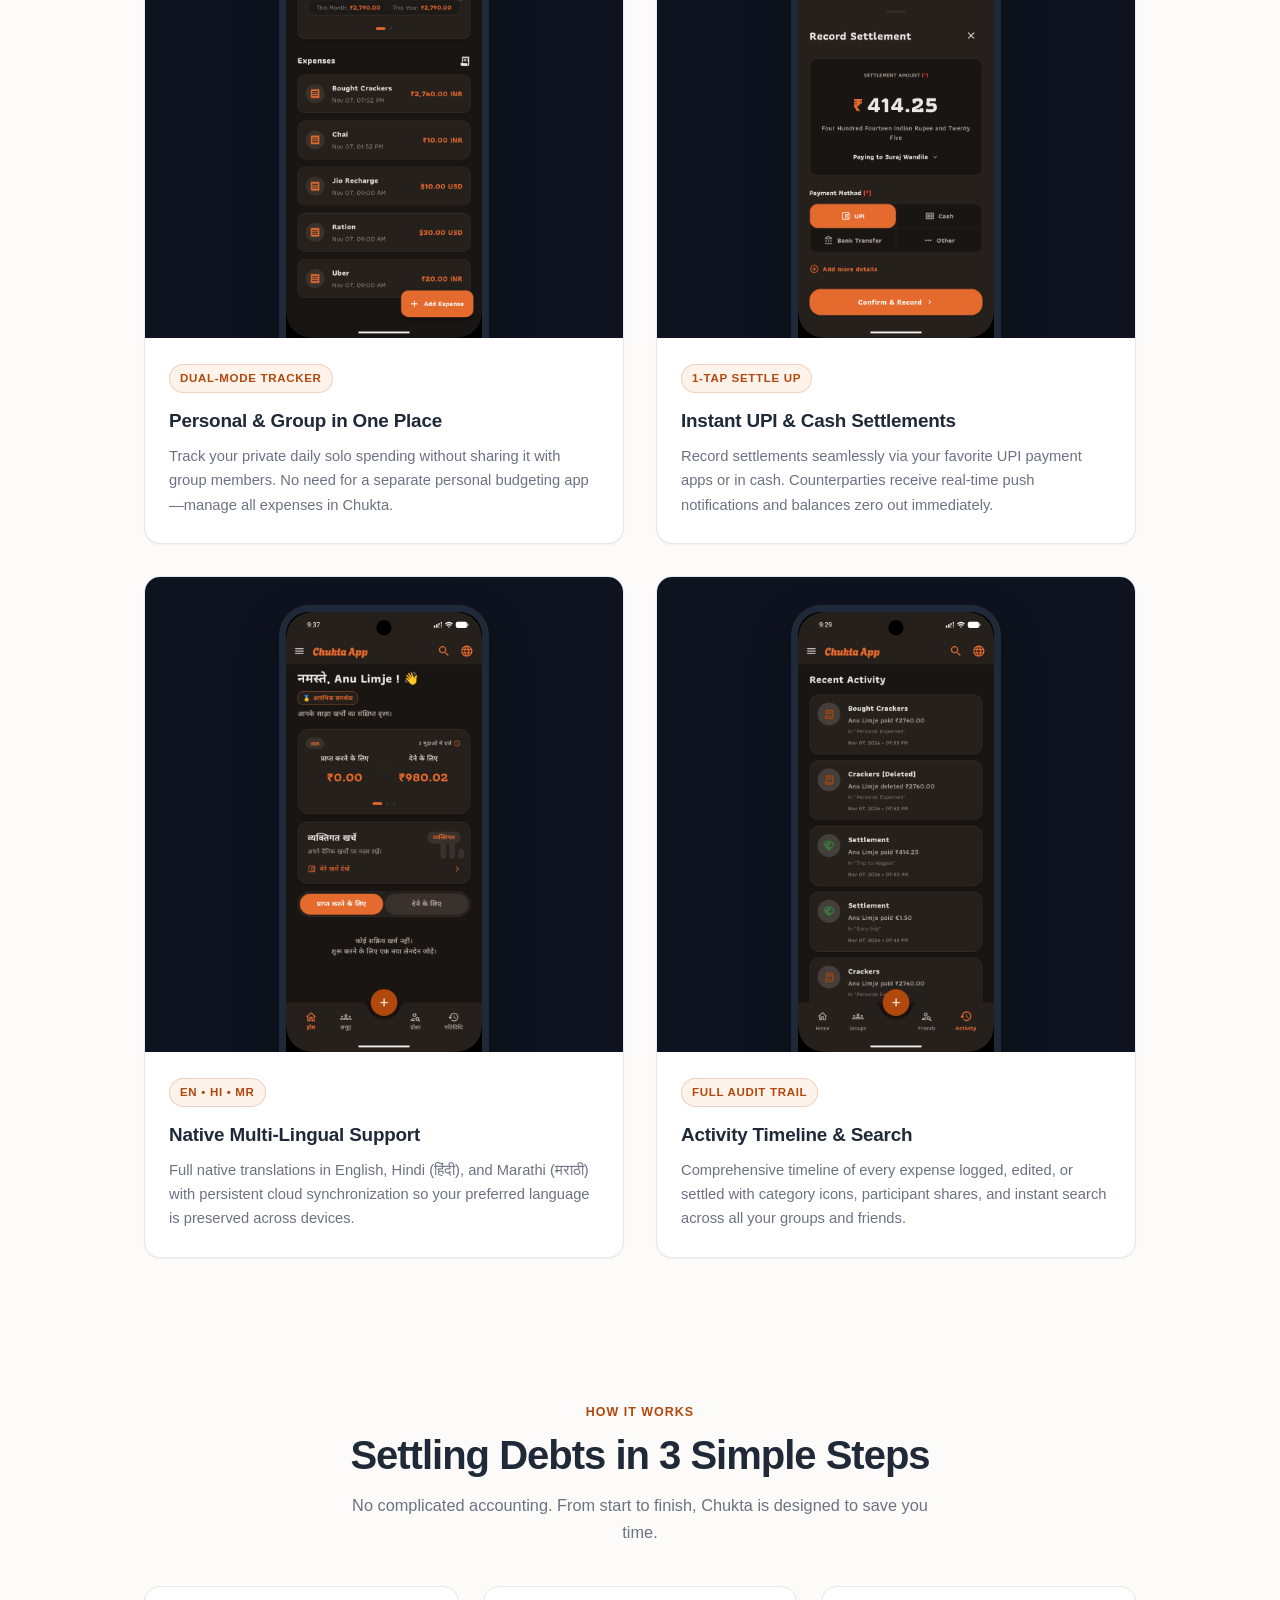
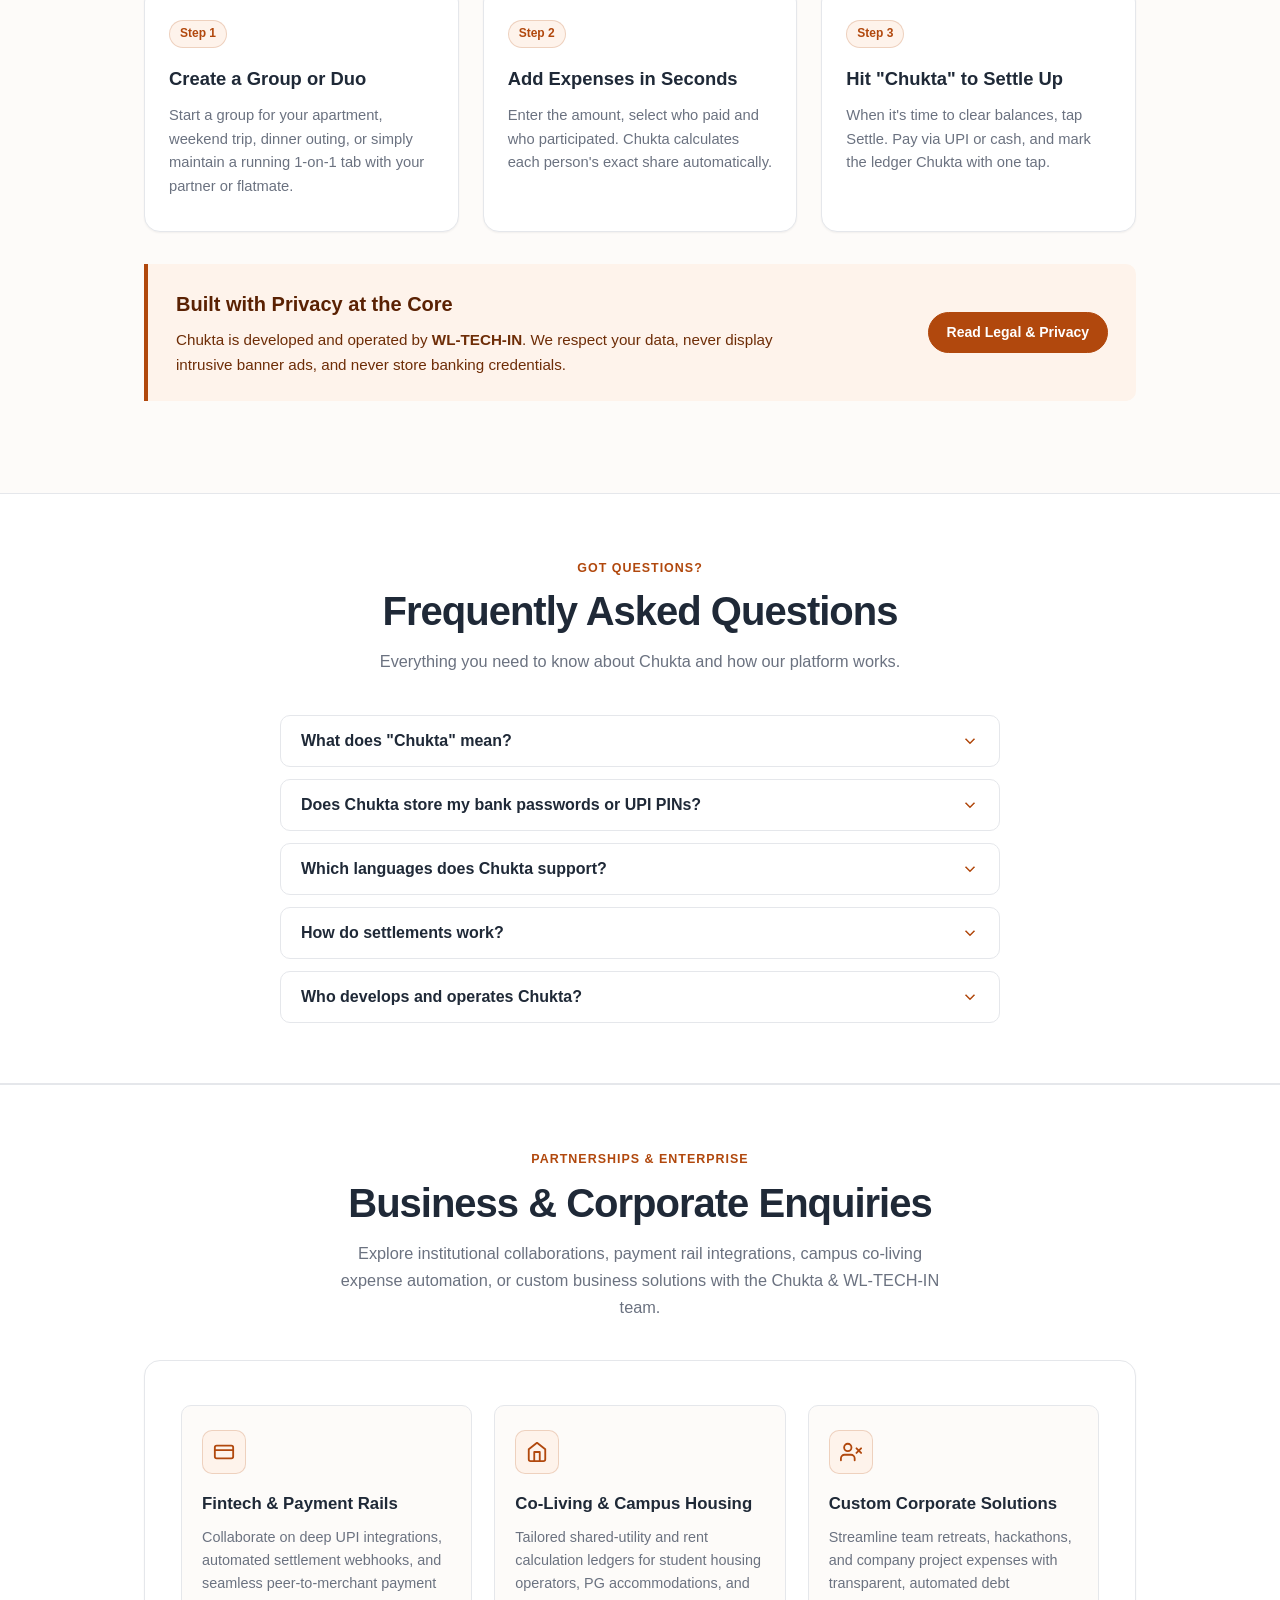
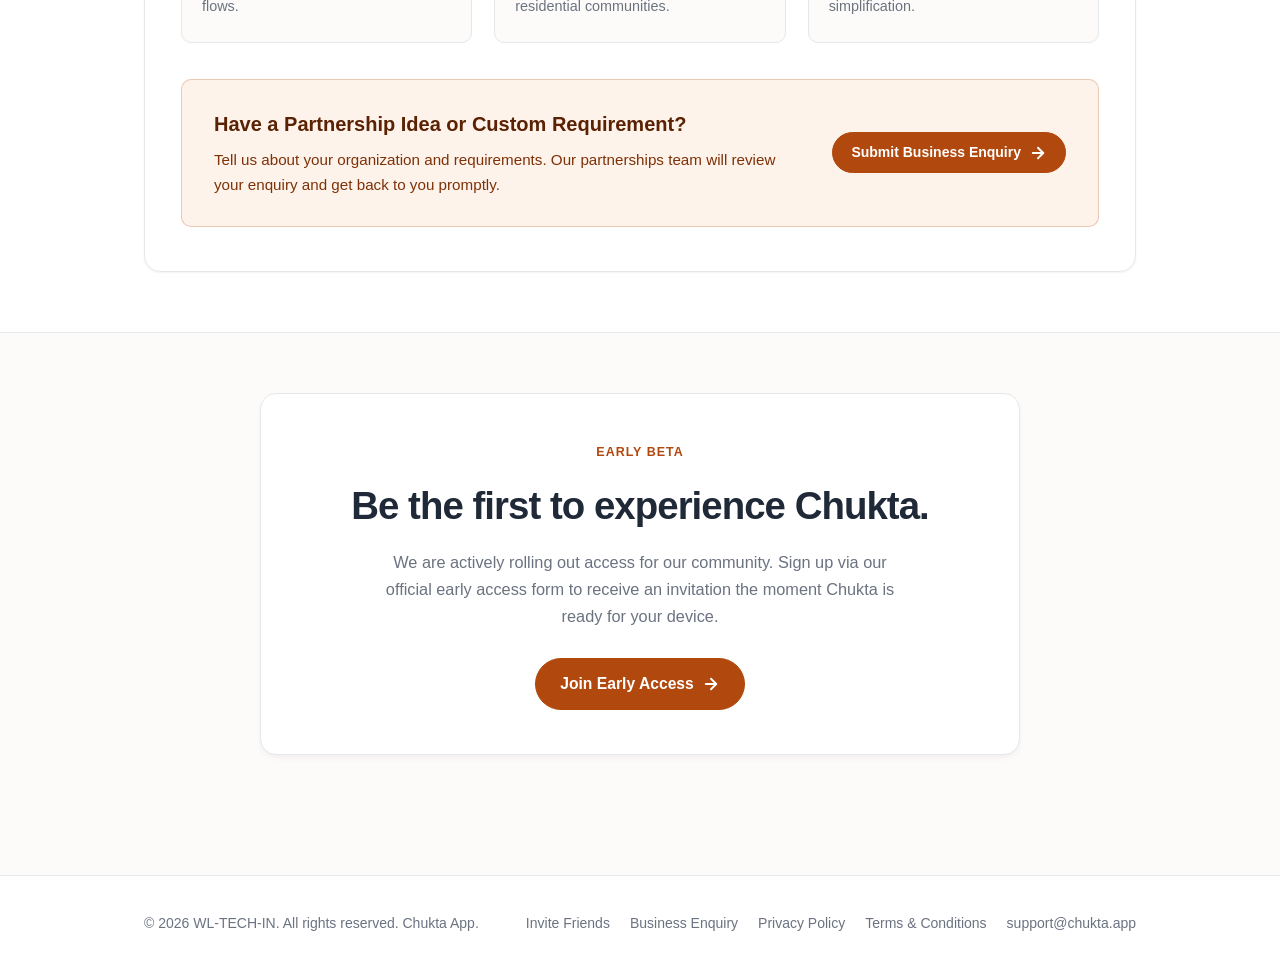
==== commit 9fca1101: "feat: add invite landing pages and business enquiry section for chukta app" ====
--- a/chukta/index.html
+++ b/chukta/index.html
@@ -46,12 +46,13 @@
         <a href="#screens" class="nav-link">Screens</a>
         <a href="#how-it-works" class="nav-link">How It Works</a>
         <a href="#faq" class="nav-link">FAQ</a>
+        <a href="#business-enquiry" class="nav-link">Business Enquiry</a>
         <a href="privacy-policy.html" class="nav-link">Privacy Policy</a>
         <a href="terms-and-conditions.html" class="nav-link">Terms</a>
       </nav>
 
       <div class="nav-actions">
-        <a href="#waitlist" class="btn btn-primary btn-pill">
+        <a href="https://forms.gle/h9m8EJJYmEHEjvmy6" target="_blank" rel="noopener noreferrer" class="btn btn-primary btn-pill">
           Get Early Access
         </a>
         <button class="mobile-toggle" id="mobileToggle" aria-label="Toggle navigation menu" aria-expanded="false">
@@ -84,7 +85,7 @@
             </p>
 
             <div class="hero-ctas">
-              <a href="#waitlist" class="btn btn-primary btn-lg btn-pill">
+              <a href="https://forms.gle/h9m8EJJYmEHEjvmy6" target="_blank" rel="noopener noreferrer" class="btn btn-primary btn-lg btn-pill">
                 Join Early Access
                 <svg width="18" height="18" viewBox="0 0 24 24" fill="none" stroke="currentColor" stroke-width="2.5" stroke-linecap="round" stroke-linejoin="round">
                   <line x1="5" y1="12" x2="19" y2="12"></line>
@@ -522,23 +523,98 @@
       </div>
     </section>
 
+    <!-- Business Enquiry Section -->
+    <section class="section section-alt" id="business-enquiry">
+      <div class="container">
+        <div class="section-head">
+          <span class="section-tag">Partnerships & Enterprise</span>
+          <h2 class="section-title">Business & Corporate Enquiries</h2>
+          <p class="section-desc">
+            Explore institutional collaborations, payment rail integrations, campus co-living expense automation, or custom business solutions with the Chukta & WL-TECH-IN team.
+          </p>
+        </div>
+
+        <div class="business-card-wrapper">
+          <div class="business-grid">
+            <div class="business-item">
+              <div class="business-item-icon">
+                <svg viewBox="0 0 24 24" fill="none" stroke="currentColor" stroke-width="2" stroke-linecap="round" stroke-linejoin="round">
+                  <rect x="2" y="5" width="20" height="14" rx="2"></rect>
+                  <line x1="2" y1="10" x2="22" y2="10"></line>
+                </svg>
+              </div>
+              <h3>Fintech & Payment Rails</h3>
+              <p>
+                Collaborate on deep UPI integrations, automated settlement webhooks, and seamless peer-to-merchant payment flows.
+              </p>
+            </div>
+
+            <div class="business-item">
+              <div class="business-item-icon">
+                <svg viewBox="0 0 24 24" fill="none" stroke="currentColor" stroke-width="2" stroke-linecap="round" stroke-linejoin="round">
+                  <path d="M3 9l9-7 9 7v11a2 2 0 0 1-2 2H5a2 2 0 0 1-2-2z"></path>
+                  <polyline points="9 22 9 12 15 12 15 22"></polyline>
+                </svg>
+              </div>
+              <h3>Co-Living & Campus Housing</h3>
+              <p>
+                Tailored shared-utility and rent calculation ledgers for student housing operators, PG accommodations, and residential communities.
+              </p>
+            </div>
+
+            <div class="business-item">
+              <div class="business-item-icon">
+                <svg viewBox="0 0 24 24" fill="none" stroke="currentColor" stroke-width="2" stroke-linecap="round" stroke-linejoin="round">
+                  <path d="M16 21v-2a4 4 0 0 0-4-4H5a4 4 0 0 0-4 4v2"></path>
+                  <circle cx="8.5" cy="7" r="4"></circle>
+                  <line x1="18" y1="8" x2="23" y2="13"></line>
+                  <line x1="23" y1="8" x2="18" y2="13"></line>
+                </svg>
+              </div>
+              <h3>Custom Corporate Solutions</h3>
+              <p>
+                Streamline team retreats, hackathons, and company project expenses with transparent, automated debt simplification.
+              </p>
+            </div>
+          </div>
+
+          <div class="business-cta-box">
+            <div class="business-cta-content">
+              <h3>Have a Partnership Idea or Custom Requirement?</h3>
+              <p>
+                Tell us about your organization and requirements. Our partnerships team will review your enquiry and get back to you promptly.
+              </p>
+            </div>
+            <a href="https://forms.gle/p5aFMmx6DmoETXdX9" target="_blank" rel="noopener noreferrer" class="btn btn-primary btn-pill">
+              Submit Business Enquiry
+              <svg width="18" height="18" viewBox="0 0 24 24" fill="none" stroke="currentColor" stroke-width="2.5" stroke-linecap="round" stroke-linejoin="round">
+                <line x1="5" y1="12" x2="19" y2="12"></line>
+                <polyline points="12 5 19 12 12 19"></polyline>
+              </svg>
+            </a>
+          </div>
+        </div>
+      </div>
+    </section>
+
     <!-- Waitlist / Early Access CTA -->
     <section class="section" id="waitlist">
       <div class="container">
         <div class="waitlist-card">
+          <span class="section-tag" style="margin-bottom: 0.75rem; display: inline-block;">Early Beta</span>
           <h2>Be the first to experience Chukta.</h2>
           <p>
-            Join our early access list to get an invitation the moment Chukta is available for your device.
+            We are actively rolling out access for our community. Sign up via our official early access form to receive an invitation the moment Chukta is ready for your device.
           </p>
-
-          <form class="waitlist-form" id="waitlistForm">
-            <input type="email" class="waitlist-input" placeholder="Enter your email address" required>
-            <button type="submit" class="btn btn-primary btn-pill">
-              Request Invite
-            </button>
-          </form>
-
-          <div class="waitlist-msg" id="waitlistMsg"></div>
+          <div style="margin-top: 1.75rem; display: flex; justify-content: center; gap: 1rem; flex-wrap: wrap;">
+            <a href="https://forms.gle/h9m8EJJYmEHEjvmy6" target="_blank" rel="noopener noreferrer" class="btn btn-primary btn-lg btn-pill">
+              Join Early Access
+              <svg width="18" height="18" viewBox="0 0 24 24" fill="none" stroke="currentColor" stroke-width="2.5" stroke-linecap="round" stroke-linejoin="round">
+                <line x1="5" y1="12" x2="19" y2="12"></line>
+                <polyline points="12 5 19 12 12 19"></polyline>
+              </svg>
+            </a>
+          </div>
         </div>
       </div>
     </section>
@@ -552,6 +628,8 @@
           &copy; 2026 WL-TECH-IN. All rights reserved. Chukta App.
         </div>
         <div class="footer-links">
+          <a href="invite/">Invite Friends</a>
+          <a href="#business-enquiry">Business Enquiry</a>
           <a href="privacy-policy.html">Privacy Policy</a>
           <a href="terms-and-conditions.html">Terms & Conditions</a>
           <a href="mailto:support@chukta.app">support@chukta.app</a>
--- a/assets/css/chukta.css
+++ b/assets/css/chukta.css
@@ -760,6 +760,94 @@
   padding: 0 20px 18px;
 }
 
+/* Business Enquiry Section */
+.business-card-wrapper {
+  background: var(--surface);
+  border: 1px solid var(--border);
+  border-radius: var(--radius-lg);
+  padding: 44px 36px;
+  box-shadow: var(--shadow-sm);
+  margin-top: 24px;
+}
+
+.business-grid {
+  display: grid;
+  grid-template-columns: repeat(3, 1fr);
+  gap: 22px;
+  margin-bottom: 36px;
+}
+
+.business-item {
+  background: var(--bg);
+  border: 1px solid var(--border);
+  border-radius: var(--radius-md);
+  padding: 24px 20px;
+  transition: var(--transition);
+}
+
+.business-item:hover {
+  transform: translateY(-2px);
+  border-color: rgba(177, 72, 13, 0.35);
+  box-shadow: var(--shadow-sm);
+}
+
+.business-item-icon {
+  width: 44px;
+  height: 44px;
+  border-radius: 10px;
+  background: var(--accent-bg);
+  border: 1px solid rgba(177, 72, 13, 0.2);
+  display: flex;
+  align-items: center;
+  justify-content: center;
+  color: var(--primary);
+  margin-bottom: 16px;
+}
+
+.business-item-icon svg {
+  width: 22px;
+  height: 22px;
+}
+
+.business-item h3 {
+  font-size: 1.05rem;
+  font-weight: 700;
+  color: var(--text-main);
+  margin-bottom: 8px;
+}
+
+.business-item p {
+  color: var(--text-muted);
+  font-size: 0.9rem;
+  line-height: 1.6;
+}
+
+.business-cta-box {
+  background: var(--accent-bg);
+  border: 1px solid rgba(177, 72, 13, 0.25);
+  border-radius: var(--radius-md);
+  padding: 28px 32px;
+  display: flex;
+  align-items: center;
+  justify-content: space-between;
+  gap: 24px;
+  flex-wrap: wrap;
+}
+
+.business-cta-content h3 {
+  font-size: 1.25rem;
+  font-weight: 700;
+  color: #5A2103;
+  margin-bottom: 6px;
+}
+
+.business-cta-content p {
+  color: #7E3106;
+  font-size: 0.95rem;
+  margin: 0;
+  max-width: 580px;
+}
+
 /* Waitlist Banner */
 .waitlist-card {
   background: var(--surface);
@@ -854,6 +942,251 @@
   color: var(--primary);
 }
 
+/* ===================================================================
+   Chukta Invite Page Styles
+   =================================================================== */
+.invite-page-body {
+  min-height: 100vh;
+  display: flex;
+  flex-direction: column;
+  background: var(--bg);
+}
+
+.invite-main {
+  flex: 1;
+  display: flex;
+  align-items: center;
+  padding: 48px 0 60px;
+}
+
+.invite-card {
+  background: var(--surface);
+  border: 1px solid var(--border);
+  border-radius: var(--radius-lg);
+  padding: 48px 44px;
+  box-shadow: var(--shadow-md);
+  display: grid;
+  grid-template-columns: 1.15fr 0.85fr;
+  gap: 48px;
+  align-items: center;
+  position: relative;
+  overflow: hidden;
+}
+
+.invite-card::before {
+  content: '';
+  position: absolute;
+  top: 0;
+  left: 0;
+  right: 0;
+  height: 4px;
+  background: linear-gradient(90deg, var(--primary) 0%, #E06D2B 50%, #F59E0B 100%);
+}
+
+.invite-pill {
+  display: inline-flex;
+  align-items: center;
+  gap: 8px;
+  background: var(--accent-bg);
+  border: 1px solid rgba(177, 72, 13, 0.25);
+  padding: 5px 14px;
+  border-radius: var(--radius-full);
+  font-size: 0.84rem;
+  font-weight: 600;
+  color: var(--primary);
+  margin-bottom: 20px;
+}
+
+.invite-pill-dot {
+  width: 7px;
+  height: 7px;
+  border-radius: 50%;
+  background: var(--primary);
+  box-shadow: 0 0 6px rgba(177, 72, 13, 0.5);
+}
+
+.invite-title {
+  font-size: clamp(2rem, 3.8vw, 2.75rem);
+  font-weight: 800;
+  color: var(--text-main);
+  letter-spacing: -0.025em;
+  line-height: 1.2;
+  margin-bottom: 16px;
+}
+
+.invite-highlight {
+  color: var(--primary);
+}
+
+.invite-subtitle {
+  color: var(--text-muted);
+  font-size: 1.05rem;
+  line-height: 1.65;
+  margin-bottom: 28px;
+}
+
+.invite-code-box {
+  display: none;
+  align-items: center;
+  gap: 12px;
+  padding: 12px 18px;
+  background: var(--bg);
+  border: 1px dashed rgba(177, 72, 13, 0.35);
+  border-radius: var(--radius-md);
+  margin-bottom: 24px;
+  max-width: 420px;
+}
+
+.invite-code-label {
+  font-size: 0.82rem;
+  text-transform: uppercase;
+  font-weight: 700;
+  color: var(--text-muted);
+  letter-spacing: 0.05em;
+}
+
+.invite-code-val {
+  font-family: monospace;
+  font-size: 1.15rem;
+  font-weight: 700;
+  color: var(--primary);
+  letter-spacing: 0.08em;
+}
+
+.invite-copy-btn {
+  margin-left: auto;
+  background: var(--surface);
+  border: 1px solid var(--border);
+  border-radius: var(--radius-sm);
+  padding: 4px 10px;
+  font-size: 0.8rem;
+  font-weight: 600;
+  color: var(--text-main);
+  cursor: pointer;
+  transition: var(--transition);
+}
+
+.invite-copy-btn:hover {
+  background: var(--accent-bg);
+  color: var(--primary);
+}
+
+.playstore-btn {
+  display: inline-flex;
+  align-items: center;
+  gap: 14px;
+  background: #000000;
+  color: #ffffff !important;
+  padding: 12px 26px;
+  border-radius: 12px;
+  text-decoration: none;
+  box-shadow: 0 4px 14px rgba(0, 0, 0, 0.2);
+  border: 1px solid rgba(255, 255, 255, 0.15);
+  transition: transform 0.2s ease, box-shadow 0.2s ease, background-color 0.2s ease;
+}
+
+.playstore-btn:hover {
+  background: #1a1a1a;
+  transform: translateY(-2px);
+  box-shadow: 0 6px 18px rgba(0, 0, 0, 0.3);
+  color: #ffffff !important;
+}
+
+.playstore-icon {
+  width: 32px;
+  height: 32px;
+  flex-shrink: 0;
+}
+
+.playstore-text {
+  display: flex;
+  flex-direction: column;
+  text-align: left;
+}
+
+.playstore-sub {
+  font-size: 0.68rem;
+  letter-spacing: 0.1em;
+  color: rgba(255, 255, 255, 0.75);
+  font-weight: 600;
+  text-transform: uppercase;
+  line-height: 1;
+  margin-bottom: 3px;
+}
+
+.playstore-title {
+  font-size: 1.25rem;
+  font-weight: 700;
+  color: #ffffff;
+  line-height: 1.1;
+  letter-spacing: -0.01em;
+  font-family: -apple-system, BlinkMacSystemFont, 'Segoe UI', Roboto, sans-serif;
+}
+
+.invite-app-open-link {
+  display: inline-block;
+  margin-top: 14px;
+  font-size: 0.88rem;
+  color: var(--text-muted);
+  text-decoration: underline;
+  transition: color var(--transition);
+}
+
+.invite-app-open-link:hover {
+  color: var(--primary);
+}
+
+.invite-perks {
+  display: grid;
+  grid-template-columns: repeat(2, 1fr);
+  gap: 12px;
+  margin-top: 32px;
+  padding-top: 28px;
+  border-top: 1px solid var(--border);
+}
+
+.invite-perk-item {
+  display: flex;
+  align-items: center;
+  gap: 8px;
+  font-size: 0.88rem;
+  color: var(--text-main);
+  font-weight: 500;
+}
+
+.invite-perk-item svg {
+  width: 18px;
+  height: 18px;
+  color: var(--primary);
+  flex-shrink: 0;
+}
+
+.invite-visual {
+  display: flex;
+  justify-content: center;
+  align-items: center;
+}
+
+.invite-phone-frame {
+  max-width: 270px;
+  background: #000000;
+  border: 8px solid #1F2937;
+  border-radius: 40px;
+  overflow: hidden;
+  box-shadow: 0 20px 45px rgba(0, 0, 0, 0.18), 0 0 25px rgba(177, 72, 13, 0.12);
+  transition: transform var(--transition);
+}
+
+.invite-phone-frame:hover {
+  transform: translateY(-4px) scale(1.02);
+}
+
+.invite-phone-img {
+  width: 100%;
+  height: auto;
+  display: block;
+}
+
 /* Responsive */
 @media (max-width: 860px) {
   .hero-grid {
@@ -876,6 +1209,32 @@
   }
   .steps-grid {
     grid-template-columns: 1fr;
+  }
+  .invite-card {
+    grid-template-columns: 1fr;
+    padding: 36px 24px;
+    gap: 36px;
+    text-align: center;
+  }
+  .invite-pill {
+    margin-left: auto;
+    margin-right: auto;
+  }
+  .invite-subtitle {
+    margin-left: auto;
+    margin-right: auto;
+  }
+  .invite-code-box {
+    margin-left: auto;
+    margin-right: auto;
+  }
+  .invite-perks {
+    grid-template-columns: 1fr;
+    text-align: left;
+  }
+  .invite-phone-frame {
+    max-width: 220px;
+    margin: 0 auto;
   }
 }
 
@@ -940,4 +1299,23 @@
   .theme-toggle-bar {
     margin-bottom: 28px;
   }
-}
+
+  .business-grid {
+    grid-template-columns: 1fr;
+    gap: 16px;
+  }
+
+  .business-card-wrapper {
+    padding: 28px 18px;
+  }
+
+  .business-cta-box {
+    padding: 24px 18px;
+    flex-direction: column;
+    text-align: center;
+  }
+
+  .business-cta-content p {
+    margin-bottom: 16px;
+  }
+}
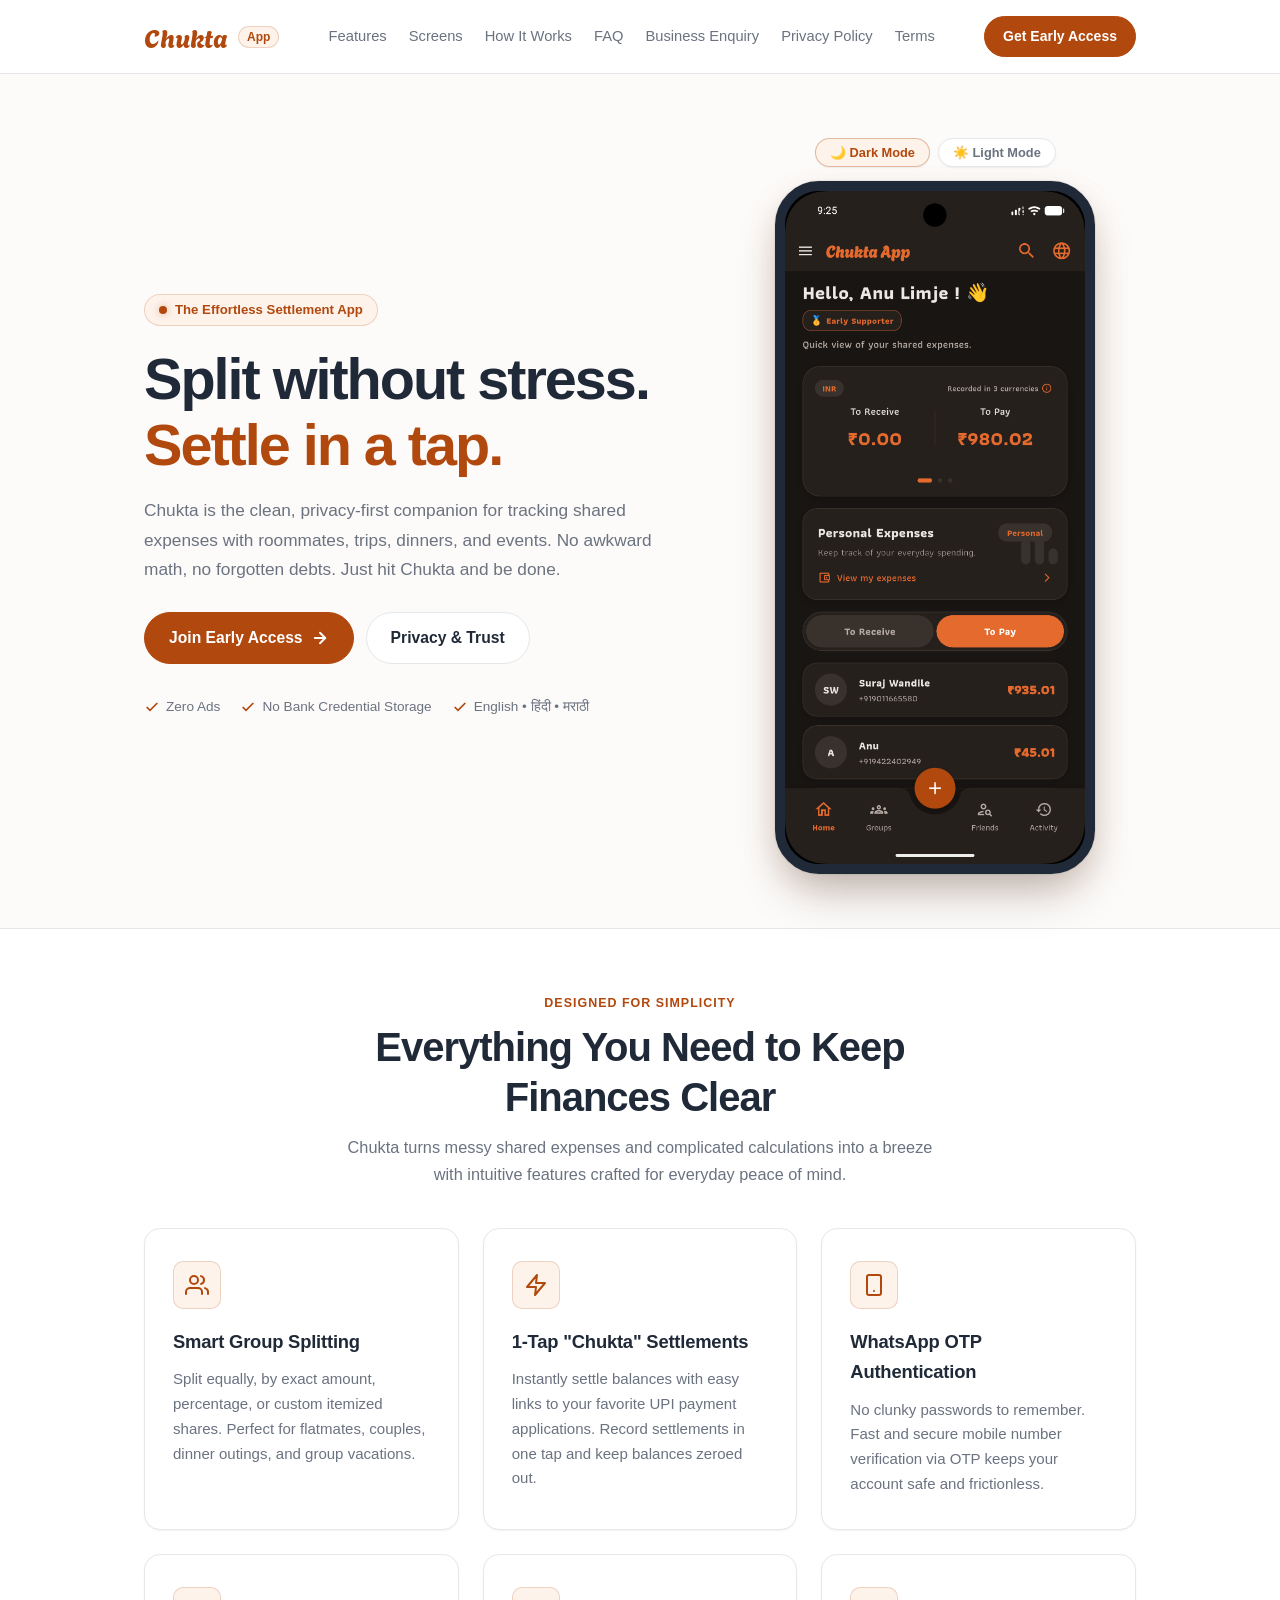
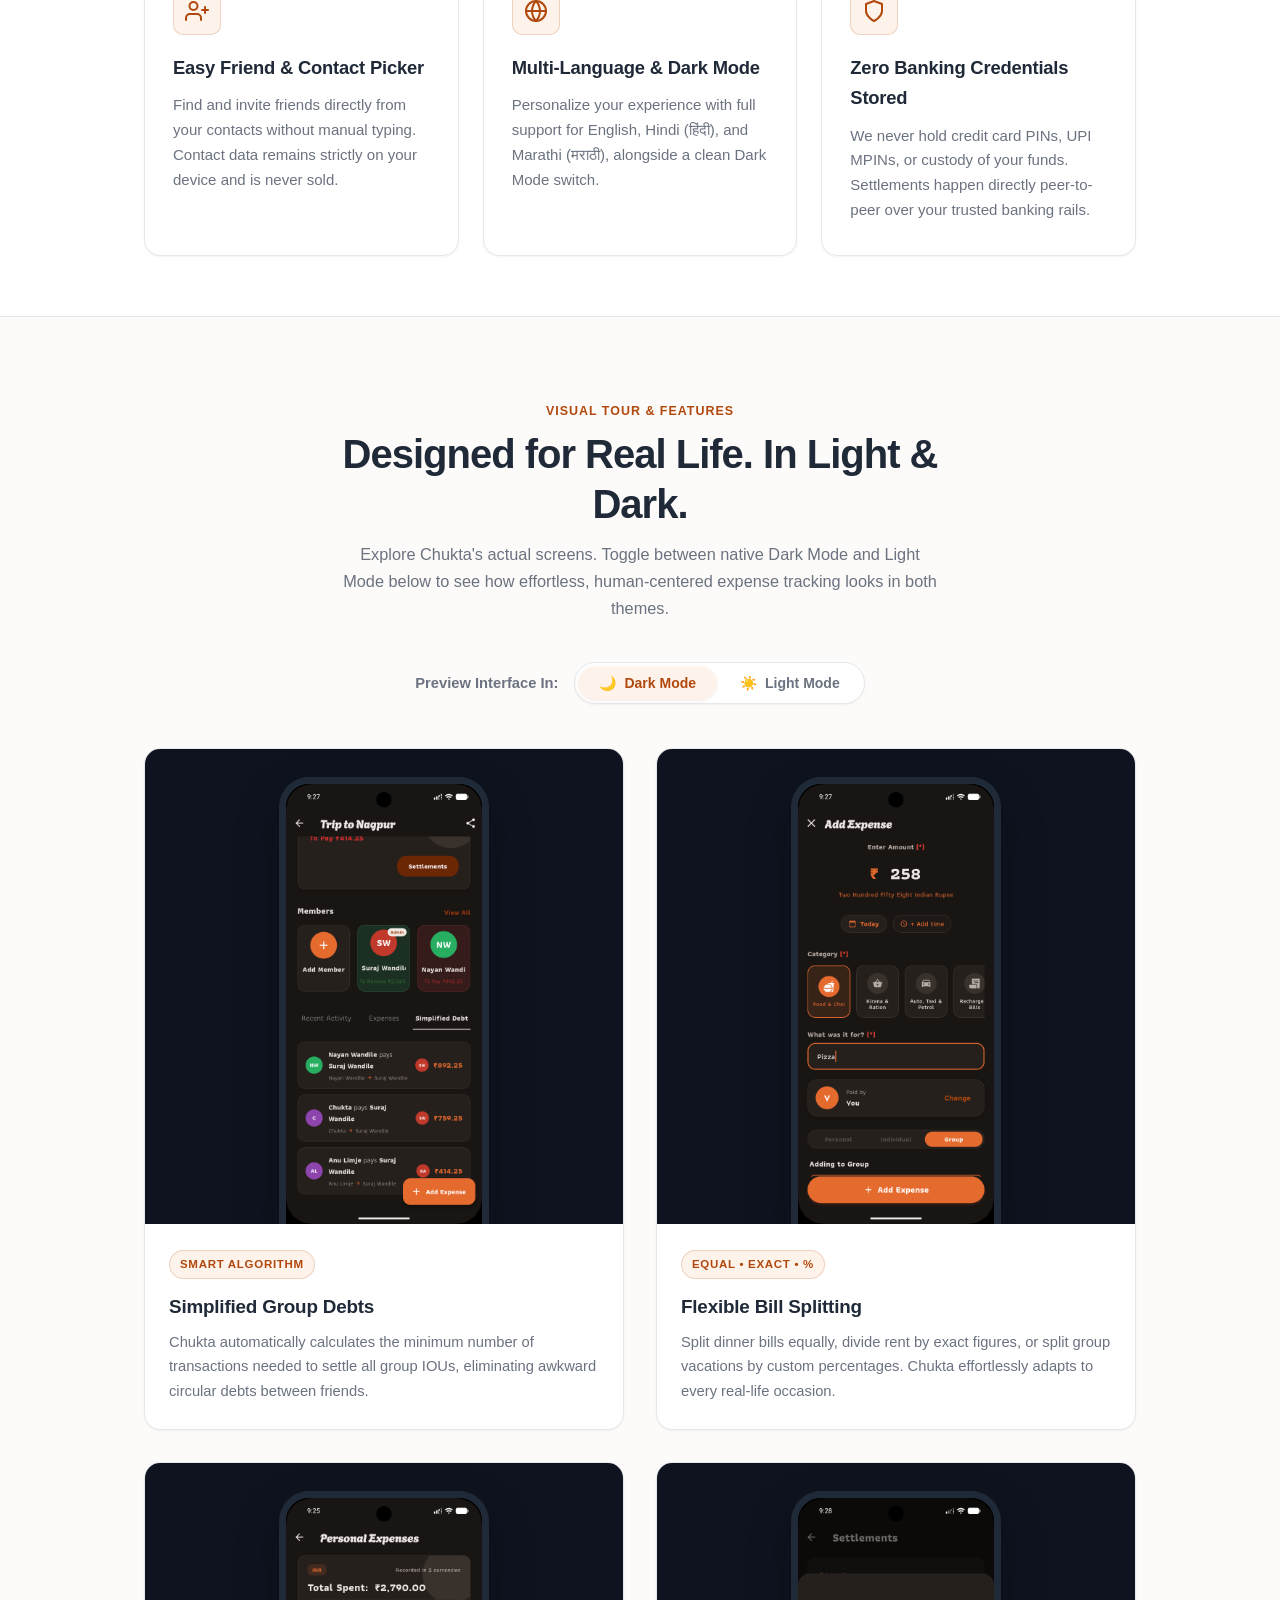
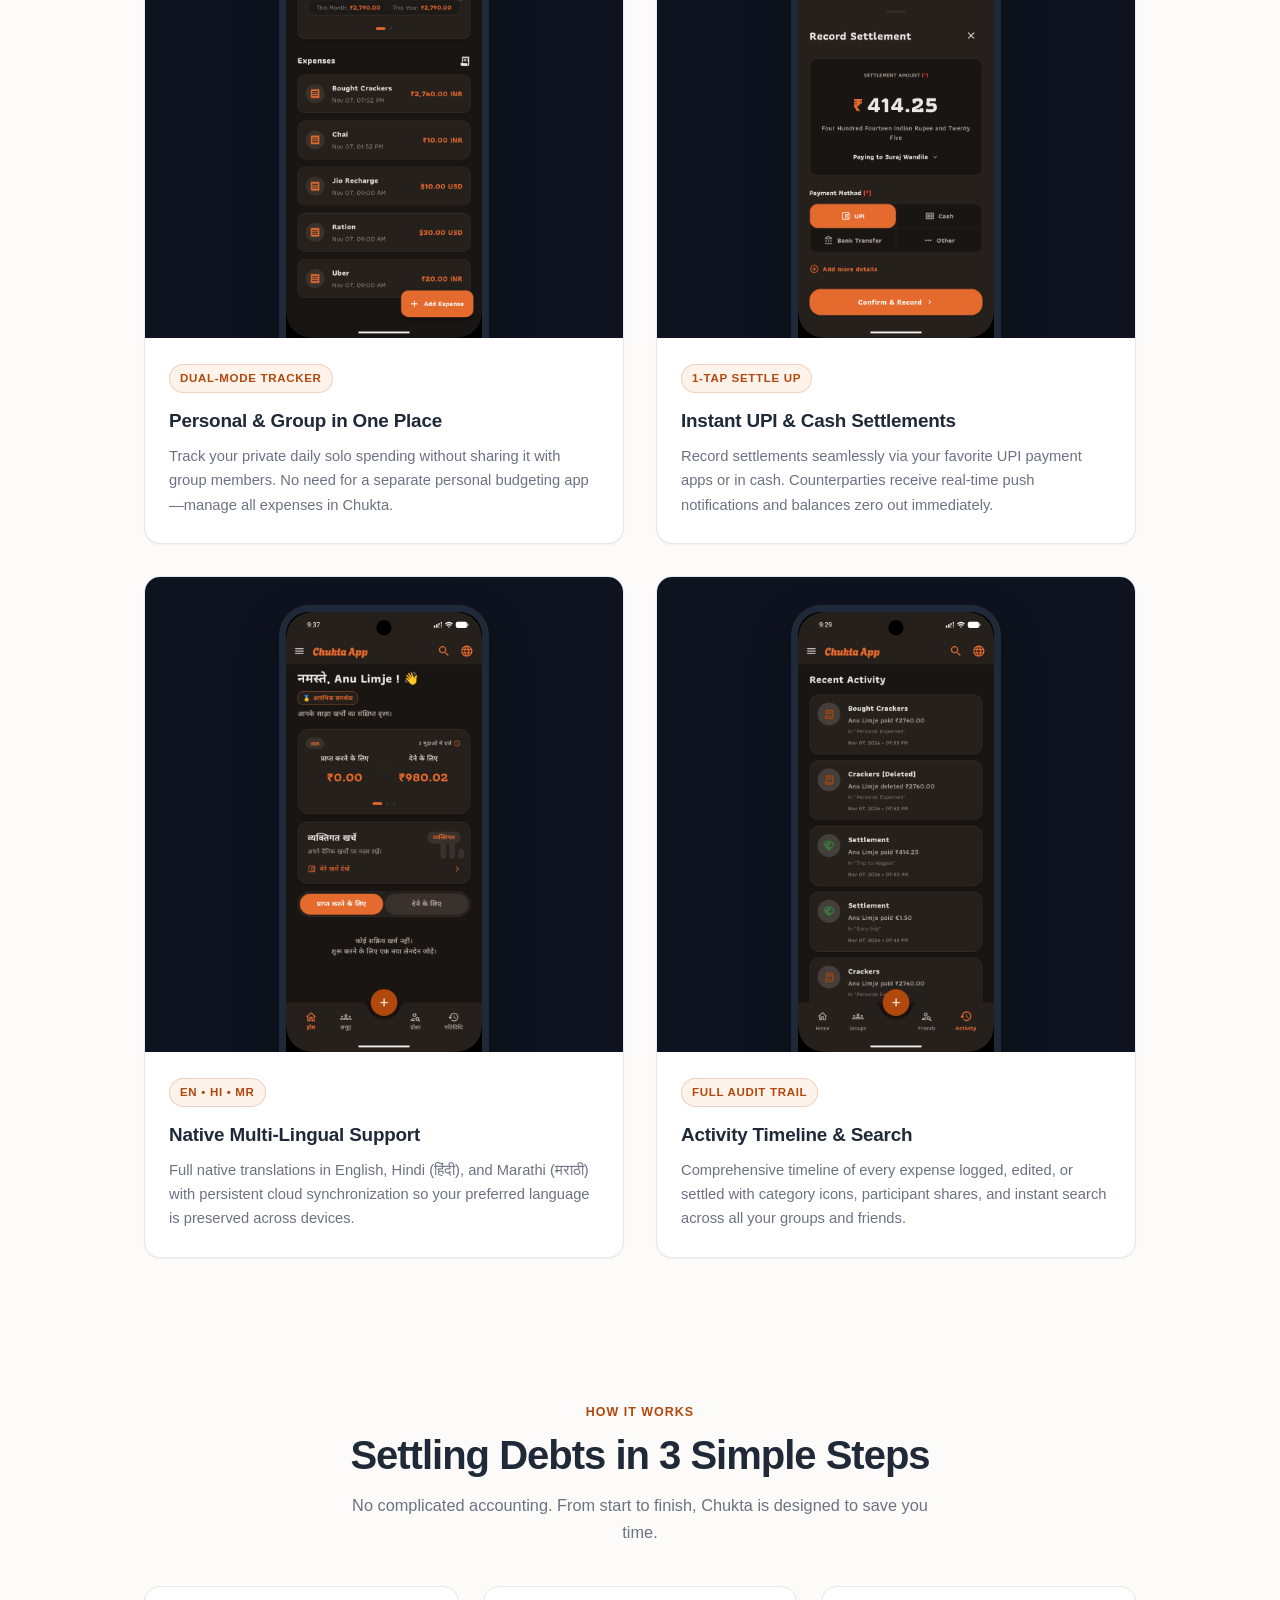
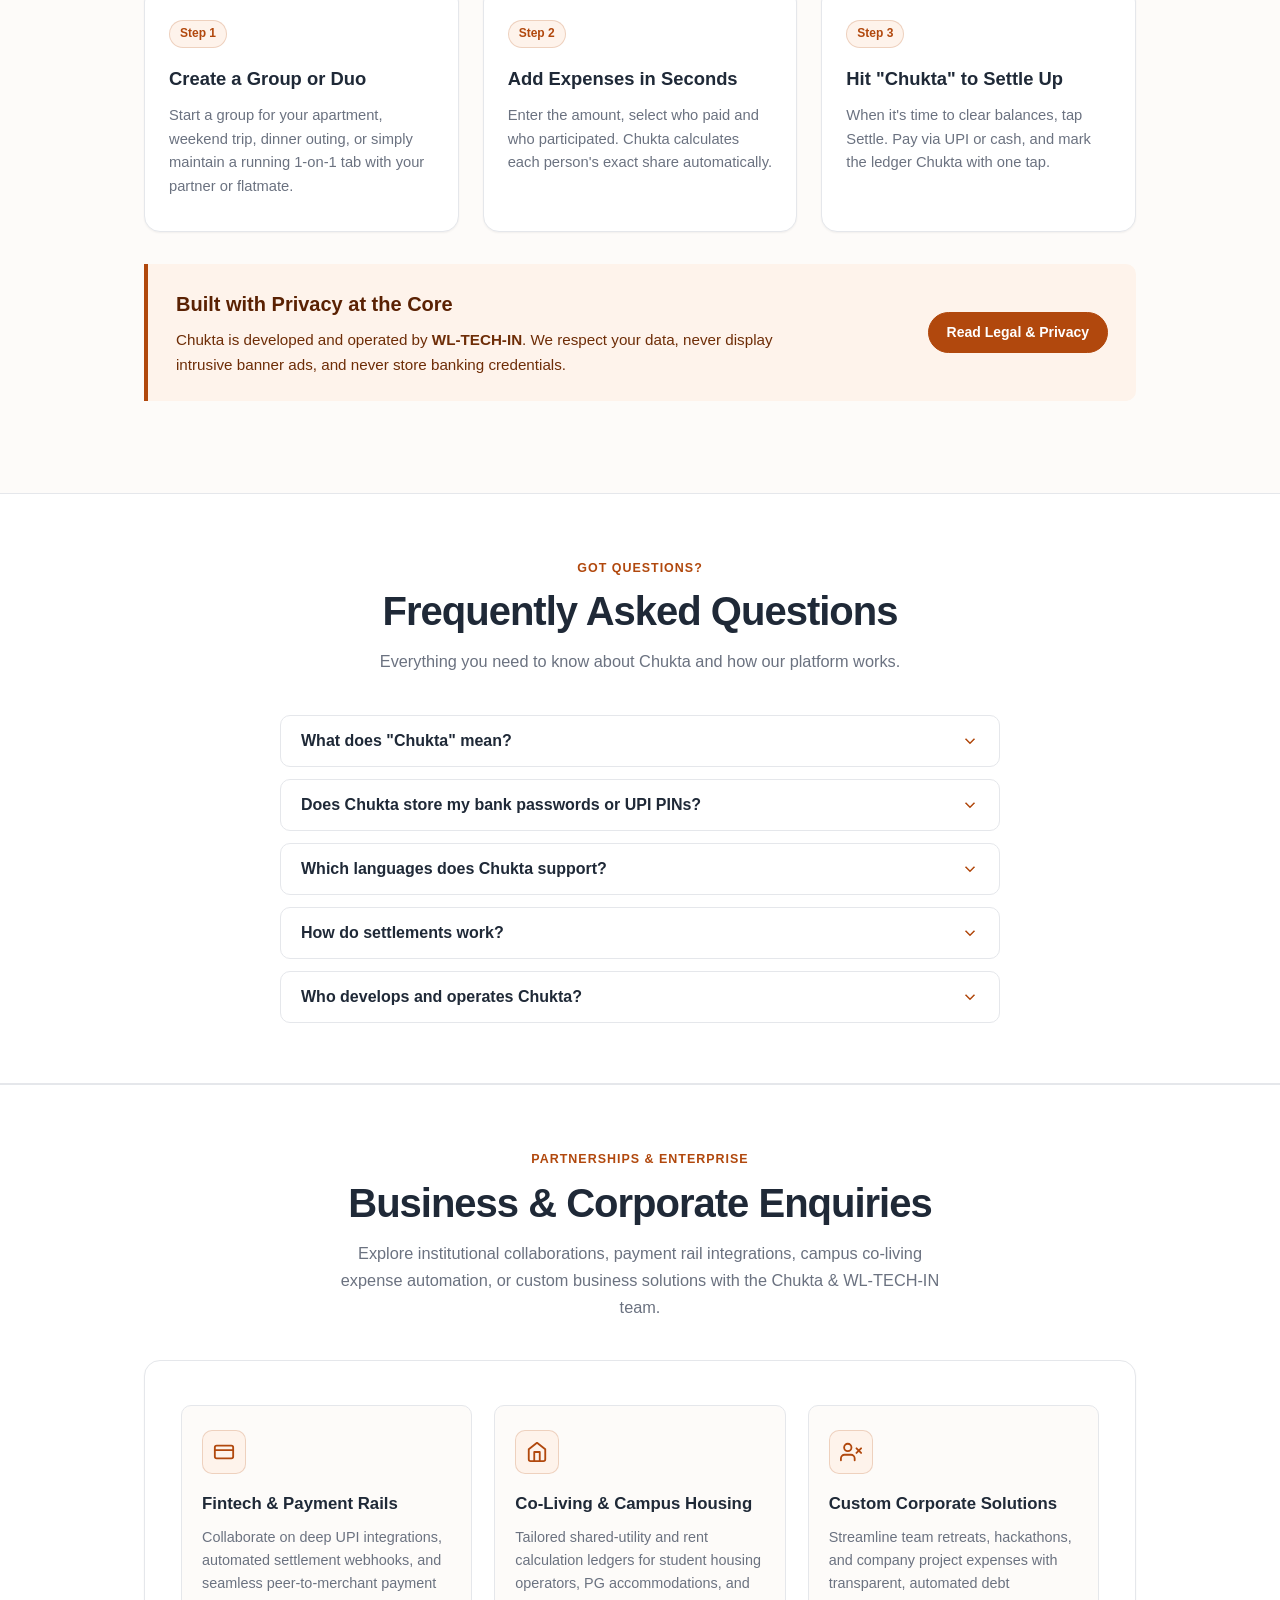
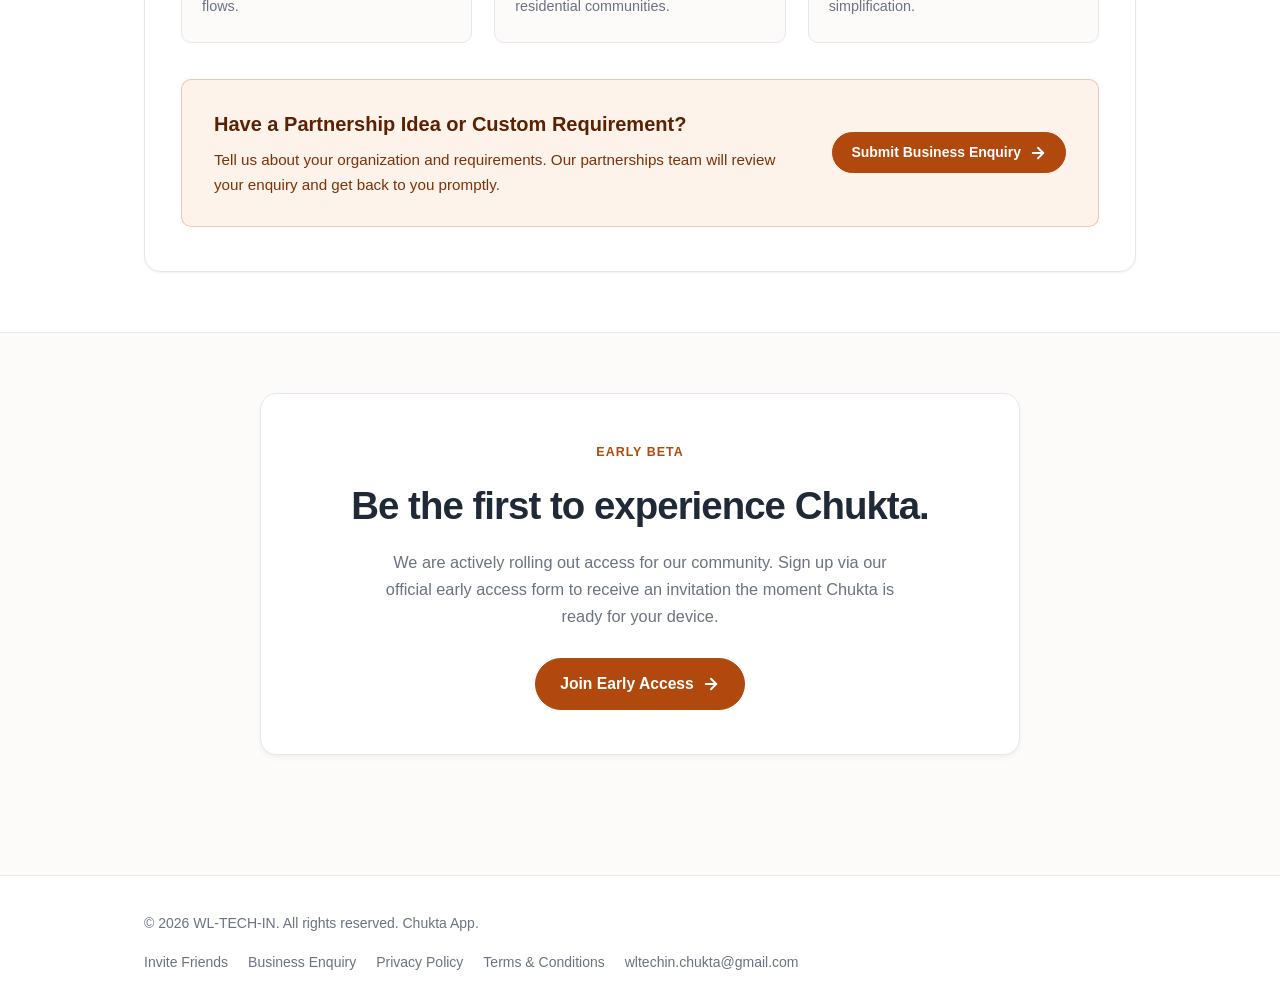
==== commit f97f92da: "feat: update mobile navigation drawer, backdrop, and hamburger menu animations" ====
--- a/chukta/index.html
+++ b/chukta/index.html
@@ -47,8 +47,14 @@
         <a href="#how-it-works" class="nav-link">How It Works</a>
         <a href="#faq" class="nav-link">FAQ</a>
         <a href="#business-enquiry" class="nav-link">Business Enquiry</a>
-        <a href="privacy-policy.html" class="nav-link">Privacy Policy</a>
-        <a href="terms-and-conditions.html" class="nav-link">Terms</a>
+        <div class="nav-divider"></div>
+        <a href="privacy-policy.html" class="nav-link nav-link-muted">Privacy Policy</a>
+        <a href="terms-and-conditions.html" class="nav-link nav-link-muted">Terms</a>
+        <div class="nav-drawer-cta">
+          <a href="https://forms.gle/h9m8EJJYmEHEjvmy6" target="_blank" rel="noopener noreferrer" class="btn btn-primary btn-pill">
+            Get Early Access &rarr;
+          </a>
+        </div>
       </nav>
 
       <div class="nav-actions">
@@ -56,13 +62,14 @@
           Get Early Access
         </a>
         <button class="mobile-toggle" id="mobileToggle" aria-label="Toggle navigation menu" aria-expanded="false">
-          <svg viewBox="0 0 24 24" fill="none">
-            <path stroke-linecap="round" stroke-linejoin="round" stroke-width="2" d="M4 6h16M4 12h16M4 18h16" />
-          </svg>
+          <span class="hamburger-bar"></span>
+          <span class="hamburger-bar"></span>
+          <span class="hamburger-bar"></span>
         </button>
       </div>
     </div>
   </header>
+  <div class="nav-backdrop" id="navBackdrop"></div>
 
   <main>
     <!-- Hero Section -->
@@ -628,11 +635,11 @@
           &copy; 2026 WL-TECH-IN. All rights reserved. Chukta App.
         </div>
         <div class="footer-links">
-          <a href="invite/">Invite Friends</a>
+          <a href="invite">Invite Friends</a>
           <a href="#business-enquiry">Business Enquiry</a>
           <a href="privacy-policy.html">Privacy Policy</a>
           <a href="terms-and-conditions.html">Terms & Conditions</a>
-          <a href="mailto:support@chukta.app">support@chukta.app</a>
+          <a href="mailto:wltechin.chukta@gmail.com">wltechin.chukta@gmail.com</a>
         </div>
       </div>
     </div>
--- a/assets/css/chukta.css
+++ b/assets/css/chukta.css
@@ -95,6 +95,7 @@
   display: flex;
   align-items: center;
   justify-content: space-between;
+  position: relative;
 }
 
 .brand {
@@ -108,6 +109,7 @@
   font-weight: 400;
   letter-spacing: 0;
   line-height: 1;
+  flex-shrink: 0;
 }
 
 .brand-badge {
@@ -130,7 +132,7 @@
 .nav-menu {
   display: flex;
   align-items: center;
-  gap: 24px;
+  gap: 22px;
 }
 
 .nav-link {
@@ -138,16 +140,26 @@
   font-weight: 500;
   color: var(--text-muted);
   transition: var(--transition);
+  text-decoration: none;
 }
 
 .nav-link:hover, .nav-link.active {
   color: var(--primary);
 }
 
+.nav-divider {
+  display: none;
+}
+
+.nav-drawer-cta {
+  display: none;
+}
+
 .nav-actions {
   display: flex;
   align-items: center;
   gap: 12px;
+  flex-shrink: 0;
 }
 
 /* Buttons */
@@ -203,17 +215,81 @@
 
 .mobile-toggle {
   display: none;
-  background: none;
-  border: none;
+  flex-direction: column;
+  justify-content: center;
+  align-items: center;
+  width: 42px;
+  height: 42px;
+  border: 1px solid var(--border);
+  border-radius: var(--radius-sm);
+  background: var(--surface);
   cursor: pointer;
-  padding: 6px;
-  color: var(--text-main);
-}
-
-.mobile-toggle svg {
-  width: 24px;
-  height: 24px;
-  stroke: currentColor;
+  padding: 0;
+  gap: 5px;
+  transition: var(--transition);
+  flex-shrink: 0;
+}
+
+.mobile-toggle:hover {
+  border-color: rgba(177, 72, 13, 0.35);
+  background: var(--accent-bg);
+}
+
+.hamburger-bar {
+  width: 20px;
+  height: 2px;
+  background-color: var(--text-main);
+  border-radius: 2px;
+  transition: transform 0.25s cubic-bezier(0.16, 1, 0.3, 1), opacity 0.2s ease, background-color 0.2s ease;
+}
+
+.mobile-toggle.active .hamburger-bar:nth-child(1) {
+  transform: translateY(7px) rotate(45deg);
+  background-color: var(--primary);
+}
+
+.mobile-toggle.active .hamburger-bar:nth-child(2) {
+  opacity: 0;
+  transform: scaleX(0);
+}
+
+.mobile-toggle.active .hamburger-bar:nth-child(3) {
+  transform: translateY(-7px) rotate(-45deg);
+  background-color: var(--primary);
+}
+
+/* Nav Backdrop Overlay */
+.nav-backdrop {
+  display: none;
+  position: fixed;
+  top: 73px;
+  left: 0;
+  right: 0;
+  bottom: 0;
+  background: rgba(30, 15, 8, 0.35);
+  backdrop-filter: blur(3px);
+  -webkit-backdrop-filter: blur(3px);
+  z-index: 95;
+  opacity: 0;
+  transition: opacity 0.22s ease;
+  pointer-events: none;
+}
+
+.nav-backdrop.open {
+  display: block;
+  opacity: 1;
+  pointer-events: auto;
+}
+
+@keyframes slideDownMenu {
+  from {
+    opacity: 0;
+    transform: translateY(-8px);
+  }
+  to {
+    opacity: 1;
+    transform: translateY(0);
+  }
 }
 
 /* Hero Section */
@@ -1238,31 +1314,123 @@
   }
 }
 
-@media (max-width: 640px) {
+/* Compact Desktop / Landscape Tablets (1025px - 1180px) */
+@media (min-width: 1025px) and (max-width: 1180px) {
   .header-container {
-    padding: 14px 18px;
+    padding: 16px 20px;
+  }
+  .nav-menu {
+    gap: 14px;
+  }
+  .nav-link {
+    font-size: 0.88rem;
+  }
+}
+
+/* Tablet & Mobile Navigation Breakpoint (<= 1024px) */
+@media (max-width: 1024px) {
+  .header-container {
+    padding: 14px 24px;
+  }
+
+  .mobile-toggle {
+    display: flex;
   }
 
   .nav-menu {
     display: none;
-  }
-
-  .nav-menu.open {
-    display: flex;
     position: absolute;
     top: 100%;
     left: 0;
     right: 0;
     background: var(--surface);
-    border-bottom: 1px solid var(--border);
+    border-bottom: 2px solid rgba(177, 72, 13, 0.18);
+    box-shadow: 0 16px 36px rgba(0, 0, 0, 0.12), 0 4px 12px rgba(177, 72, 13, 0.08);
     flex-direction: column;
-    padding: 20px;
-    gap: 16px;
-    box-shadow: var(--shadow-md);
-  }
-
-  .mobile-toggle {
+    padding: 16px 20px 22px;
+    gap: 4px;
+    z-index: 1000;
+    max-height: calc(100vh - 75px);
+    overflow-y: auto;
+    -webkit-overflow-scrolling: touch;
+  }
+
+  .nav-menu.open {
+    display: flex;
+    animation: slideDownMenu 0.22s cubic-bezier(0.16, 1, 0.3, 1);
+  }
+
+  .nav-link {
+    font-size: 0.98rem;
+    font-weight: 600;
+    color: var(--text-main);
+    padding: 12px 16px;
+    border-radius: var(--radius-sm);
+    display: flex;
+    align-items: center;
+    justify-content: space-between;
+    transition: background 0.15s ease, color 0.15s ease, padding-left 0.15s ease;
+  }
+
+  .nav-link:hover, .nav-link.active {
+    background: var(--accent-bg);
+    color: var(--primary);
+    padding-left: 20px;
+  }
+
+  .nav-link::after {
+    content: '→';
+    opacity: 0.35;
+    transition: opacity 0.15s ease, transform 0.15s ease;
+    transform: translateX(-3px);
+    font-size: 0.95rem;
+    color: var(--primary);
+  }
+
+  .nav-link:hover::after, .nav-link.active::after {
+    opacity: 1;
+    transform: translateX(0);
+  }
+
+  .nav-divider {
     display: block;
+    height: 1px;
+    background: var(--border);
+    margin: 6px 0;
+  }
+
+  .nav-link.nav-link-muted {
+    font-size: 0.9rem;
+    color: var(--text-muted);
+    font-weight: 500;
+  }
+
+  .nav-drawer-cta {
+    display: block;
+    margin-top: 8px;
+    padding-top: 8px;
+  }
+
+  .nav-drawer-cta .btn {
+    width: 100%;
+    padding: 12px;
+    font-size: 0.95rem;
+    justify-content: center;
+  }
+}
+
+@media (max-width: 640px) {
+  .header-container {
+    padding: 12px 18px;
+  }
+
+  .brand {
+    font-size: 1.45rem;
+  }
+
+  .nav-actions .btn {
+    padding: 7px 14px;
+    font-size: 0.82rem;
   }
 
   .card {
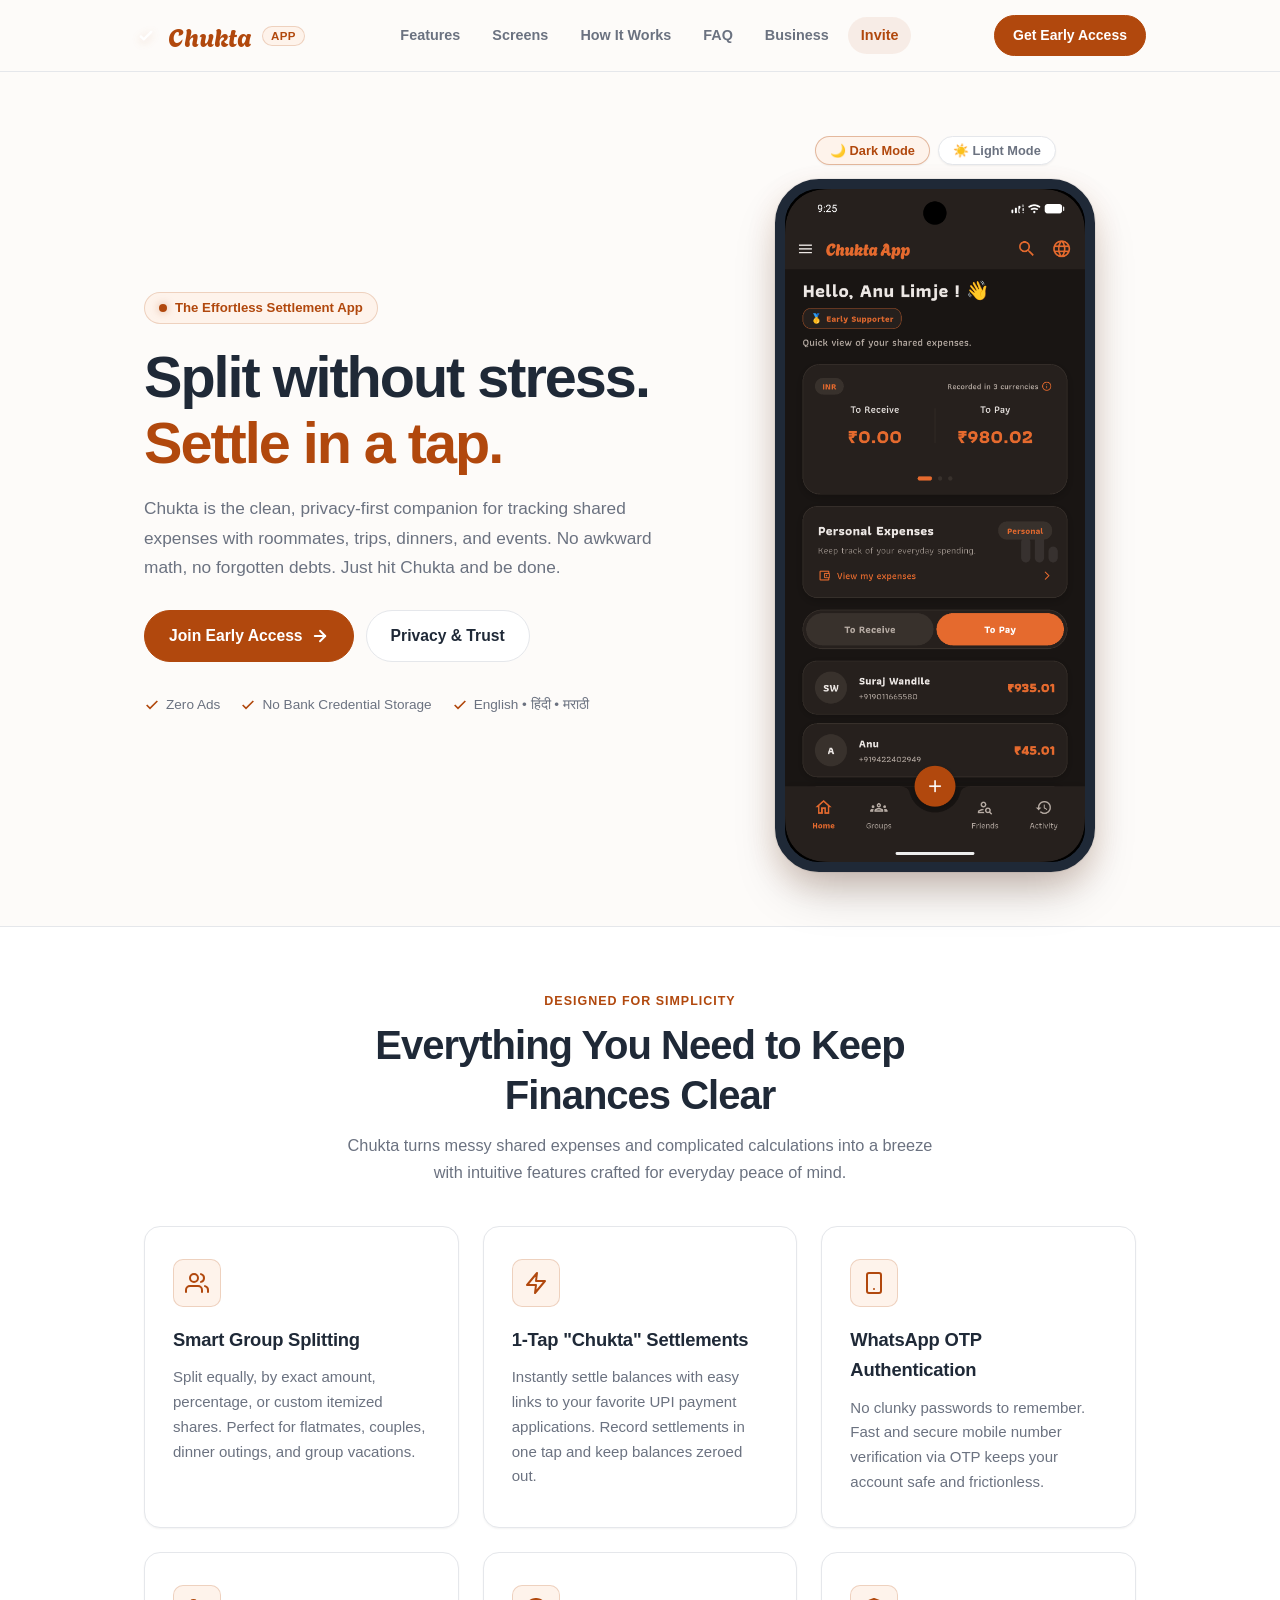
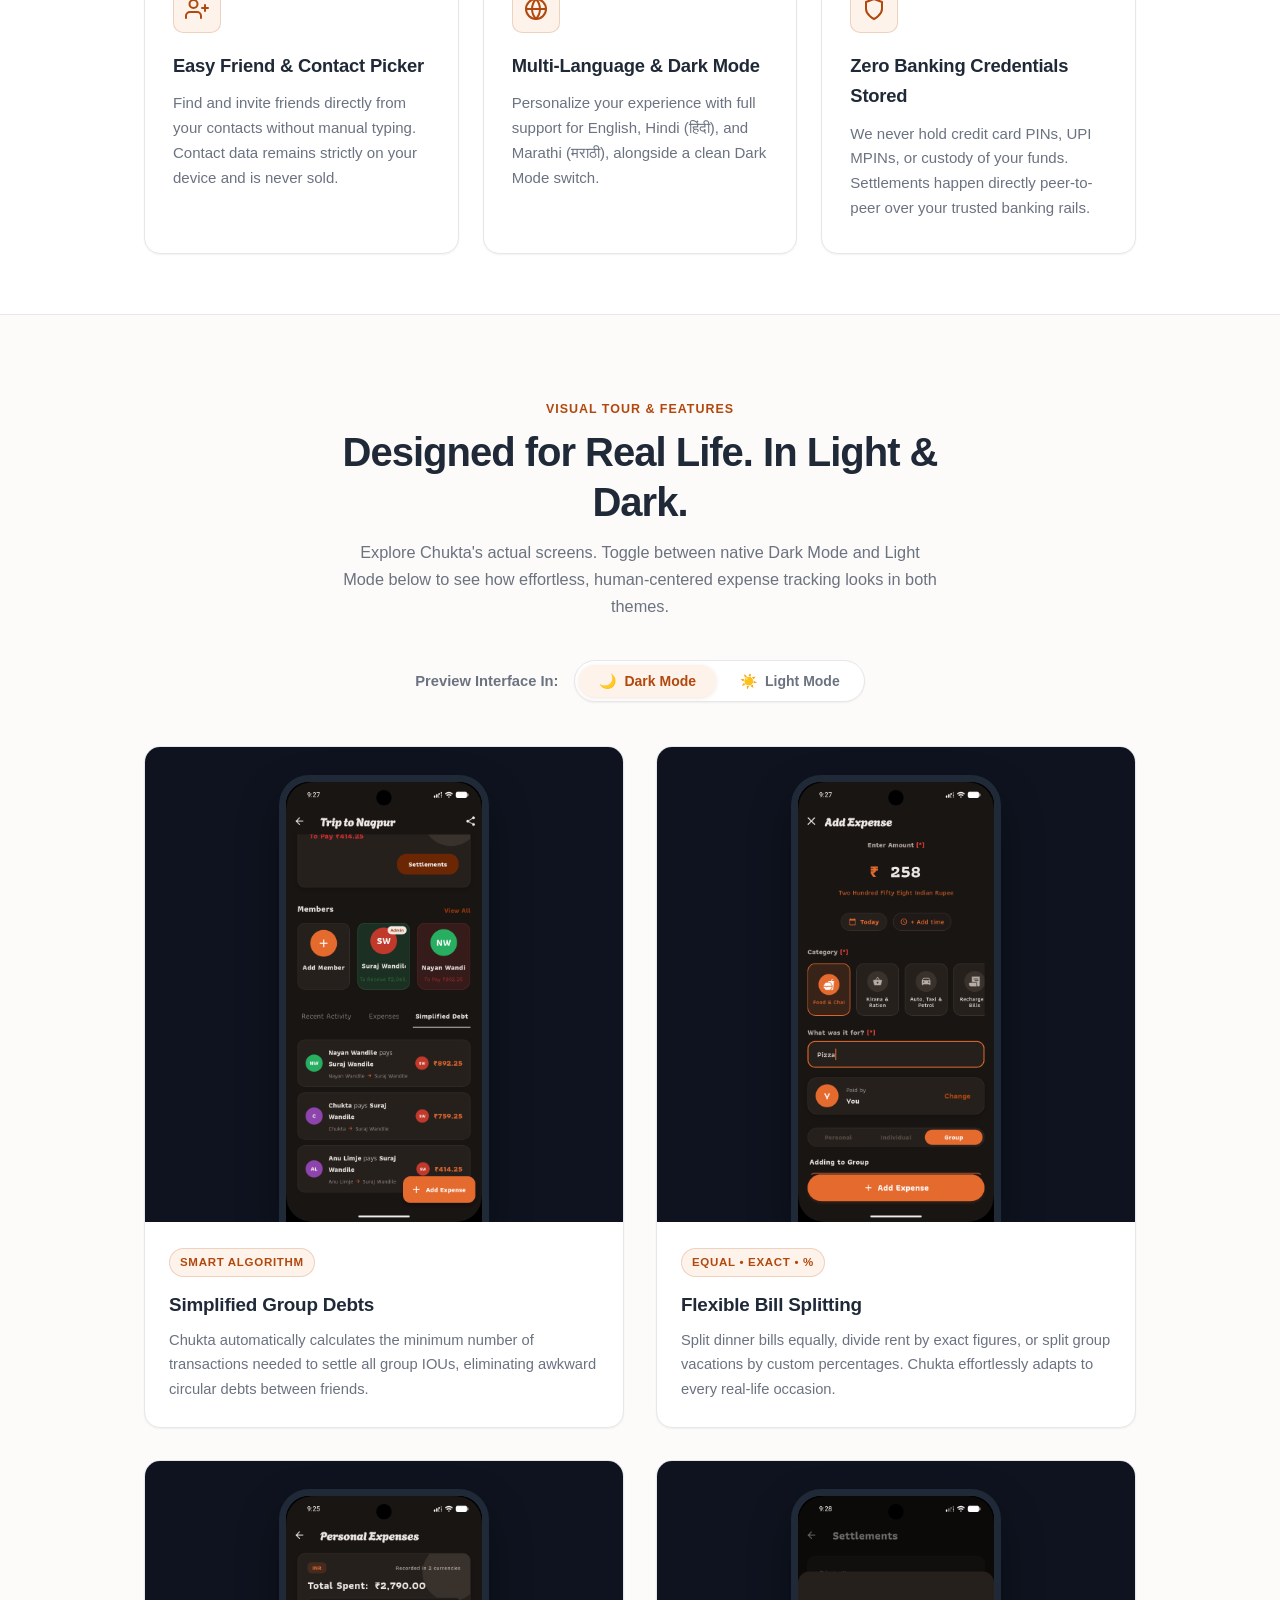
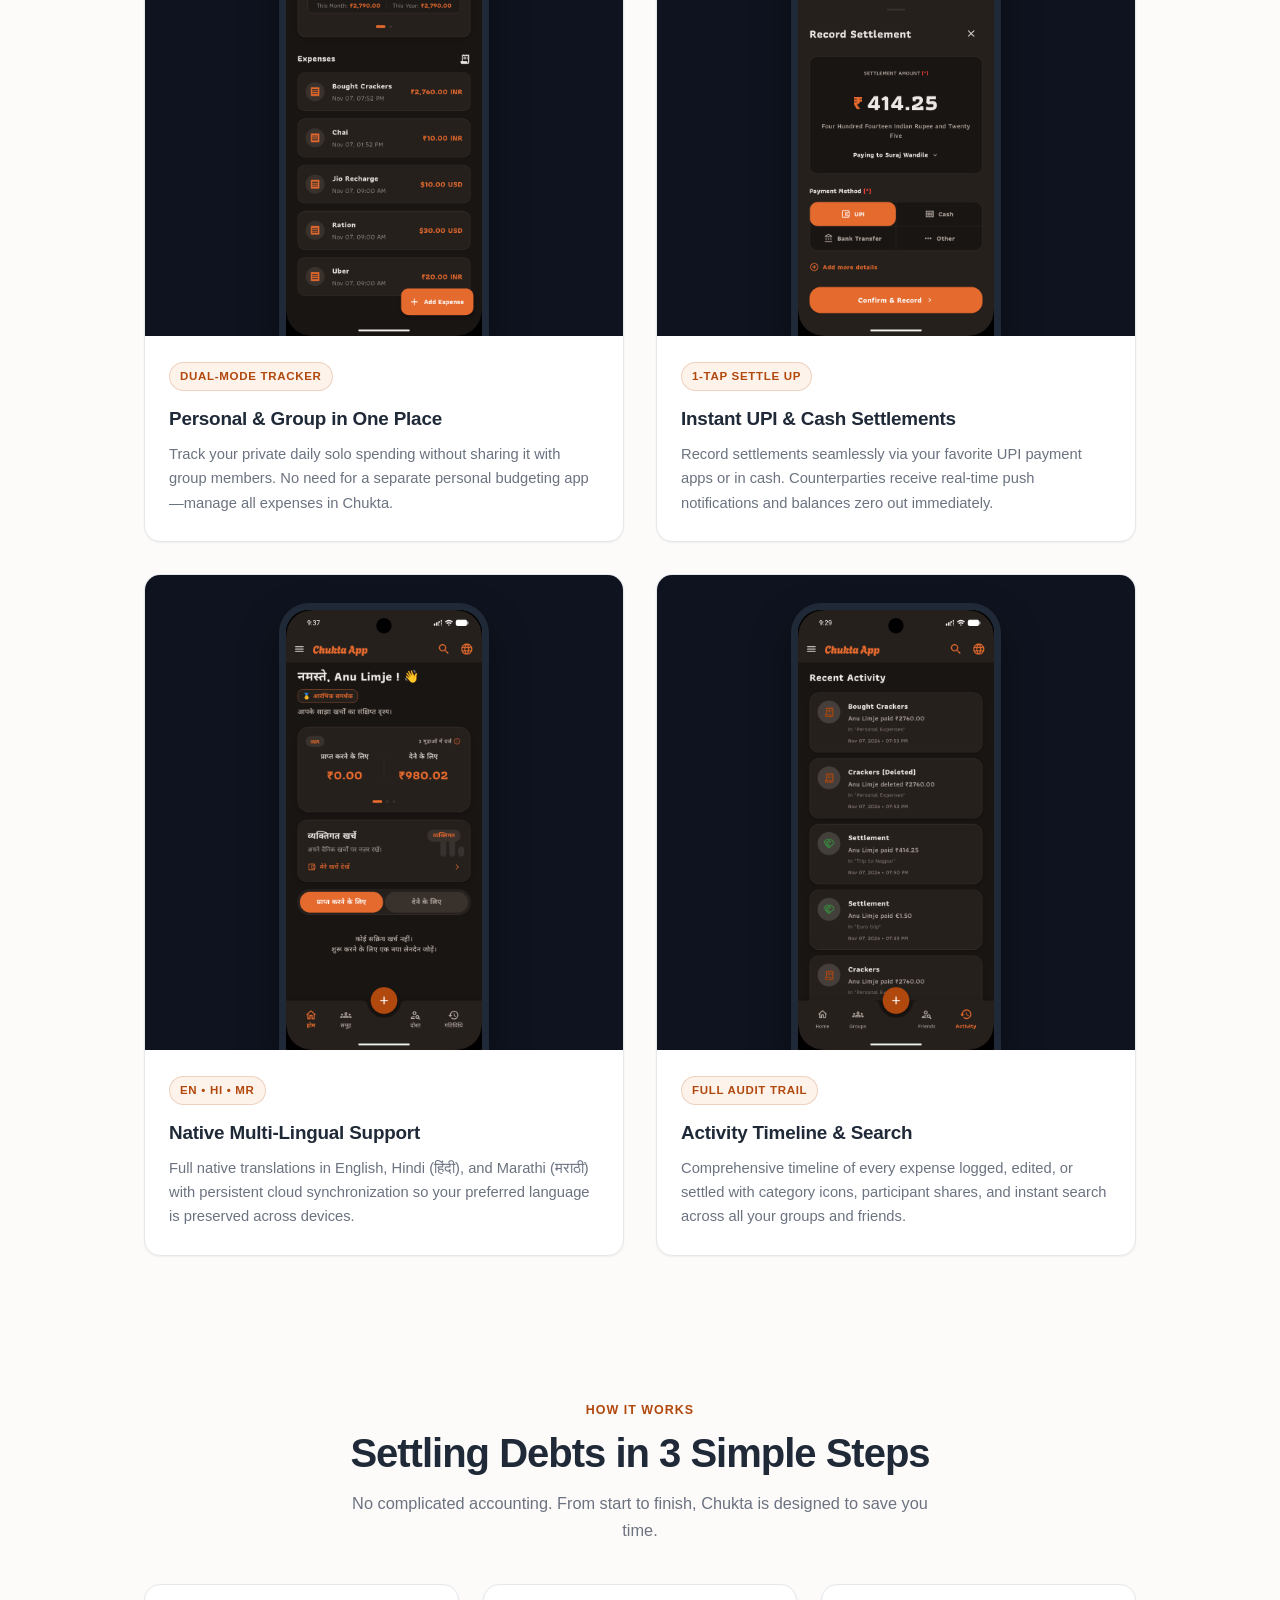
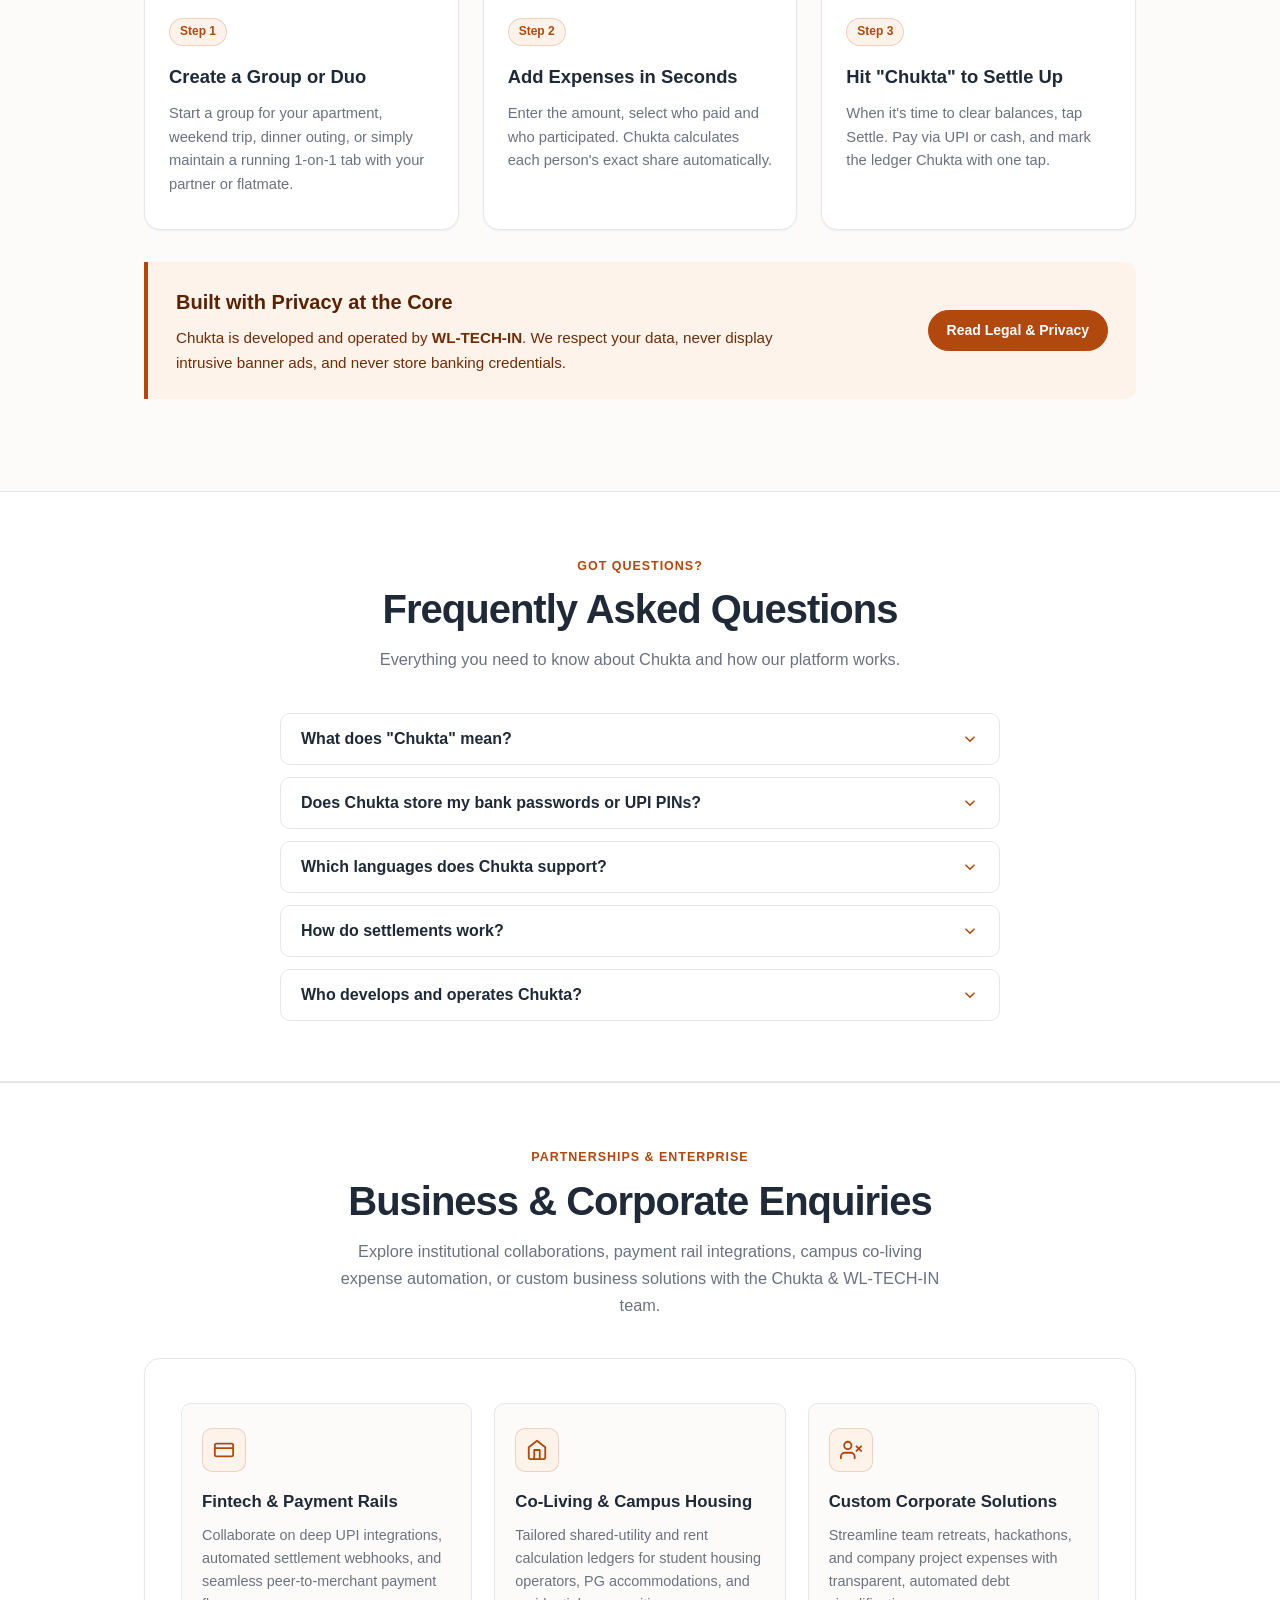
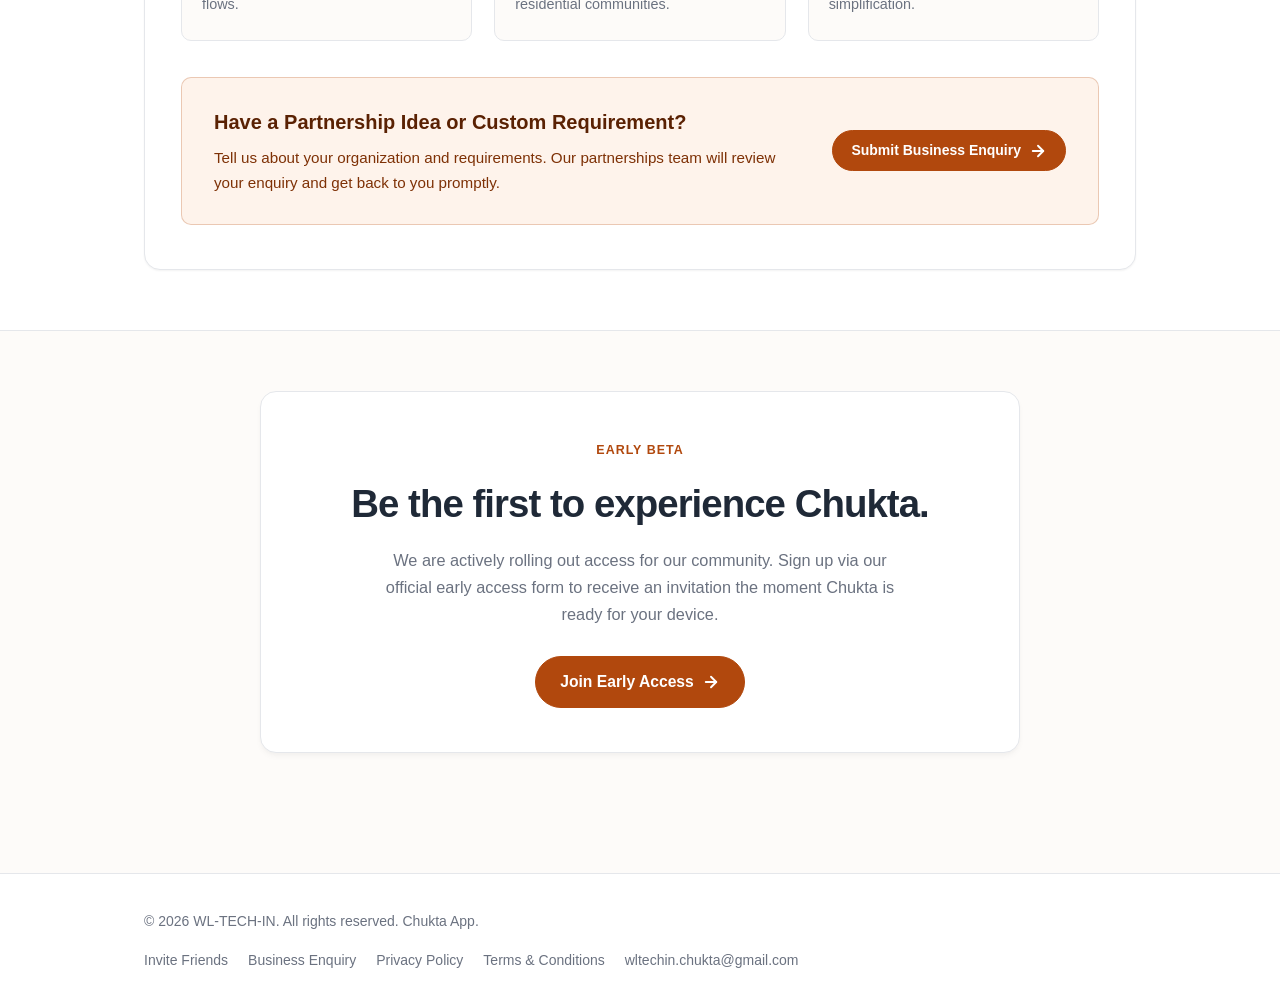
==== commit e40173b6: "feat: enhance header navigation with scroll effects, brand logo, and invite link" ====
--- a/chukta/index.html
+++ b/chukta/index.html
@@ -34,9 +34,20 @@
 <body>
 
   <!-- Navigation Header -->
-  <header>
+  <header id="siteHeader">
     <div class="header-container">
       <a href="index.html" class="brand">
+        <span class="brand-icon">
+          <svg viewBox="0 0 32 32" width="24" height="24" aria-hidden="true">
+            <path d="M9 16.5l4 4 10-10" stroke="white" stroke-width="3" fill="none" stroke-linecap="round" stroke-linejoin="round"/>
+            <defs>
+              <linearGradient id="brandGrad" x1="0" y1="0" x2="32" y2="32" gradientUnits="userSpaceOnUse">
+                <stop stop-color="#D95C14"/>
+                <stop offset="1" stop-color="#943706"/>
+              </linearGradient>
+            </defs>
+          </svg>
+        </span>
         <span class="chukta-label">Chukta</span>
         <span class="brand-badge">App</span>
       </a>
@@ -46,10 +57,14 @@
         <a href="#screens" class="nav-link">Screens</a>
         <a href="#how-it-works" class="nav-link">How It Works</a>
         <a href="#faq" class="nav-link">FAQ</a>
-        <a href="#business-enquiry" class="nav-link">Business Enquiry</a>
+        <a href="#business-enquiry" class="nav-link">Business</a>
+        <a href="invite" class="nav-link nav-link-highlight">Invite</a>
         <div class="nav-divider"></div>
-        <a href="privacy-policy.html" class="nav-link nav-link-muted">Privacy Policy</a>
-        <a href="terms-and-conditions.html" class="nav-link nav-link-muted">Terms</a>
+        <div class="nav-drawer-legal">
+          <a href="privacy-policy.html">Privacy Policy</a>
+          <span class="nav-drawer-dot">&bull;</span>
+          <a href="terms-and-conditions.html">Terms & Conditions</a>
+        </div>
         <div class="nav-drawer-cta">
           <a href="https://forms.gle/h9m8EJJYmEHEjvmy6" target="_blank" rel="noopener noreferrer" class="btn btn-primary btn-pill">
             Get Early Access &rarr;
--- a/assets/css/chukta.css
+++ b/assets/css/chukta.css
@@ -81,21 +81,34 @@
 
 /* Navigation Header */
 header {
-  background: var(--surface);
+  background: rgba(253, 251, 249, 0.92);
+  backdrop-filter: blur(12px);
+  -webkit-backdrop-filter: blur(12px);
   border-bottom: 1px solid var(--border);
   position: sticky;
   top: 0;
   z-index: 100;
+  transition: background-color 0.25s ease, box-shadow 0.25s ease;
+}
+
+header.scrolled {
+  background: rgba(253, 251, 249, 0.98);
+  box-shadow: 0 4px 20px rgba(177, 72, 13, 0.08);
 }
 
 .header-container {
-  max-width: 1040px;
+  max-width: 1060px;
   margin: 0 auto;
-  padding: 16px 24px;
+  padding: 15px 24px;
   display: flex;
   align-items: center;
   justify-content: space-between;
   position: relative;
+  transition: padding 0.25s ease;
+}
+
+header.scrolled .header-container {
+  padding: 11px 24px;
 }
 
 .brand {
@@ -112,16 +125,30 @@
   flex-shrink: 0;
 }
 
+.brand-icon {
+  display: flex;
+  align-items: center;
+  justify-content: center;
+  filter: drop-shadow(0 2px 4px rgba(177, 72, 13, 0.22));
+  transition: transform var(--transition);
+}
+
+.brand:hover .brand-icon {
+  transform: scale(1.06);
+}
+
 .brand-badge {
   font-family: -apple-system, BlinkMacSystemFont, "Segoe UI", Roboto, Helvetica, Arial, sans-serif;
   background: var(--accent-bg);
   color: var(--primary);
-  font-size: 0.75rem;
-  font-weight: 600;
+  font-size: 0.72rem;
+  font-weight: 700;
   padding: 3px 8px;
   border-radius: var(--radius-full);
   border: 1px solid rgba(177, 72, 13, 0.2);
   line-height: normal;
+  letter-spacing: 0.03em;
+  text-transform: uppercase;
 }
 
 .chukta-label {
@@ -132,22 +159,46 @@
 .nav-menu {
   display: flex;
   align-items: center;
-  gap: 22px;
+  gap: 6px;
 }
 
 .nav-link {
-  font-size: 0.92rem;
-  font-weight: 500;
-  color: var(--text-muted);
-  transition: var(--transition);
+  font-size: 0.9rem;
+  font-weight: 600;
+  color: var(--text-muted);
+  padding: 7px 13px;
+  border-radius: var(--radius-full);
+  transition: all 0.2s ease;
   text-decoration: none;
-}
-
-.nav-link:hover, .nav-link.active {
-  color: var(--primary);
+  white-space: nowrap;
+}
+
+.nav-link:hover {
+  color: var(--primary);
+  background: var(--accent-bg);
+}
+
+.nav-link.active {
+  color: var(--primary);
+  background: var(--accent-bg);
+  font-weight: 700;
+}
+
+.nav-link-highlight {
+  color: var(--primary);
+  font-weight: 700;
+  background: rgba(177, 72, 13, 0.08);
+}
+
+.nav-link-highlight:hover {
+  background: rgba(177, 72, 13, 0.14);
 }
 
 .nav-divider {
+  display: none;
+}
+
+.nav-drawer-legal {
   display: none;
 }
 
@@ -1396,19 +1447,38 @@
     display: block;
     height: 1px;
     background: var(--border);
-    margin: 6px 0;
-  }
-
-  .nav-link.nav-link-muted {
-    font-size: 0.9rem;
+    margin: 8px 0;
+  }
+
+  .nav-drawer-legal {
+    display: flex;
+    align-items: center;
+    justify-content: center;
+    gap: 12px;
+    padding: 8px 12px;
+    margin: 4px 0;
+  }
+
+  .nav-drawer-legal a {
+    font-size: 0.86rem;
     color: var(--text-muted);
-    font-weight: 500;
+    text-decoration: none;
+    transition: color var(--transition);
+  }
+
+  .nav-drawer-legal a:hover {
+    color: var(--primary);
+  }
+
+  .nav-drawer-dot {
+    color: var(--border);
+    font-size: 0.75rem;
   }
 
   .nav-drawer-cta {
     display: block;
     margin-top: 8px;
-    padding-top: 8px;
+    padding-top: 4px;
   }
 
   .nav-drawer-cta .btn {
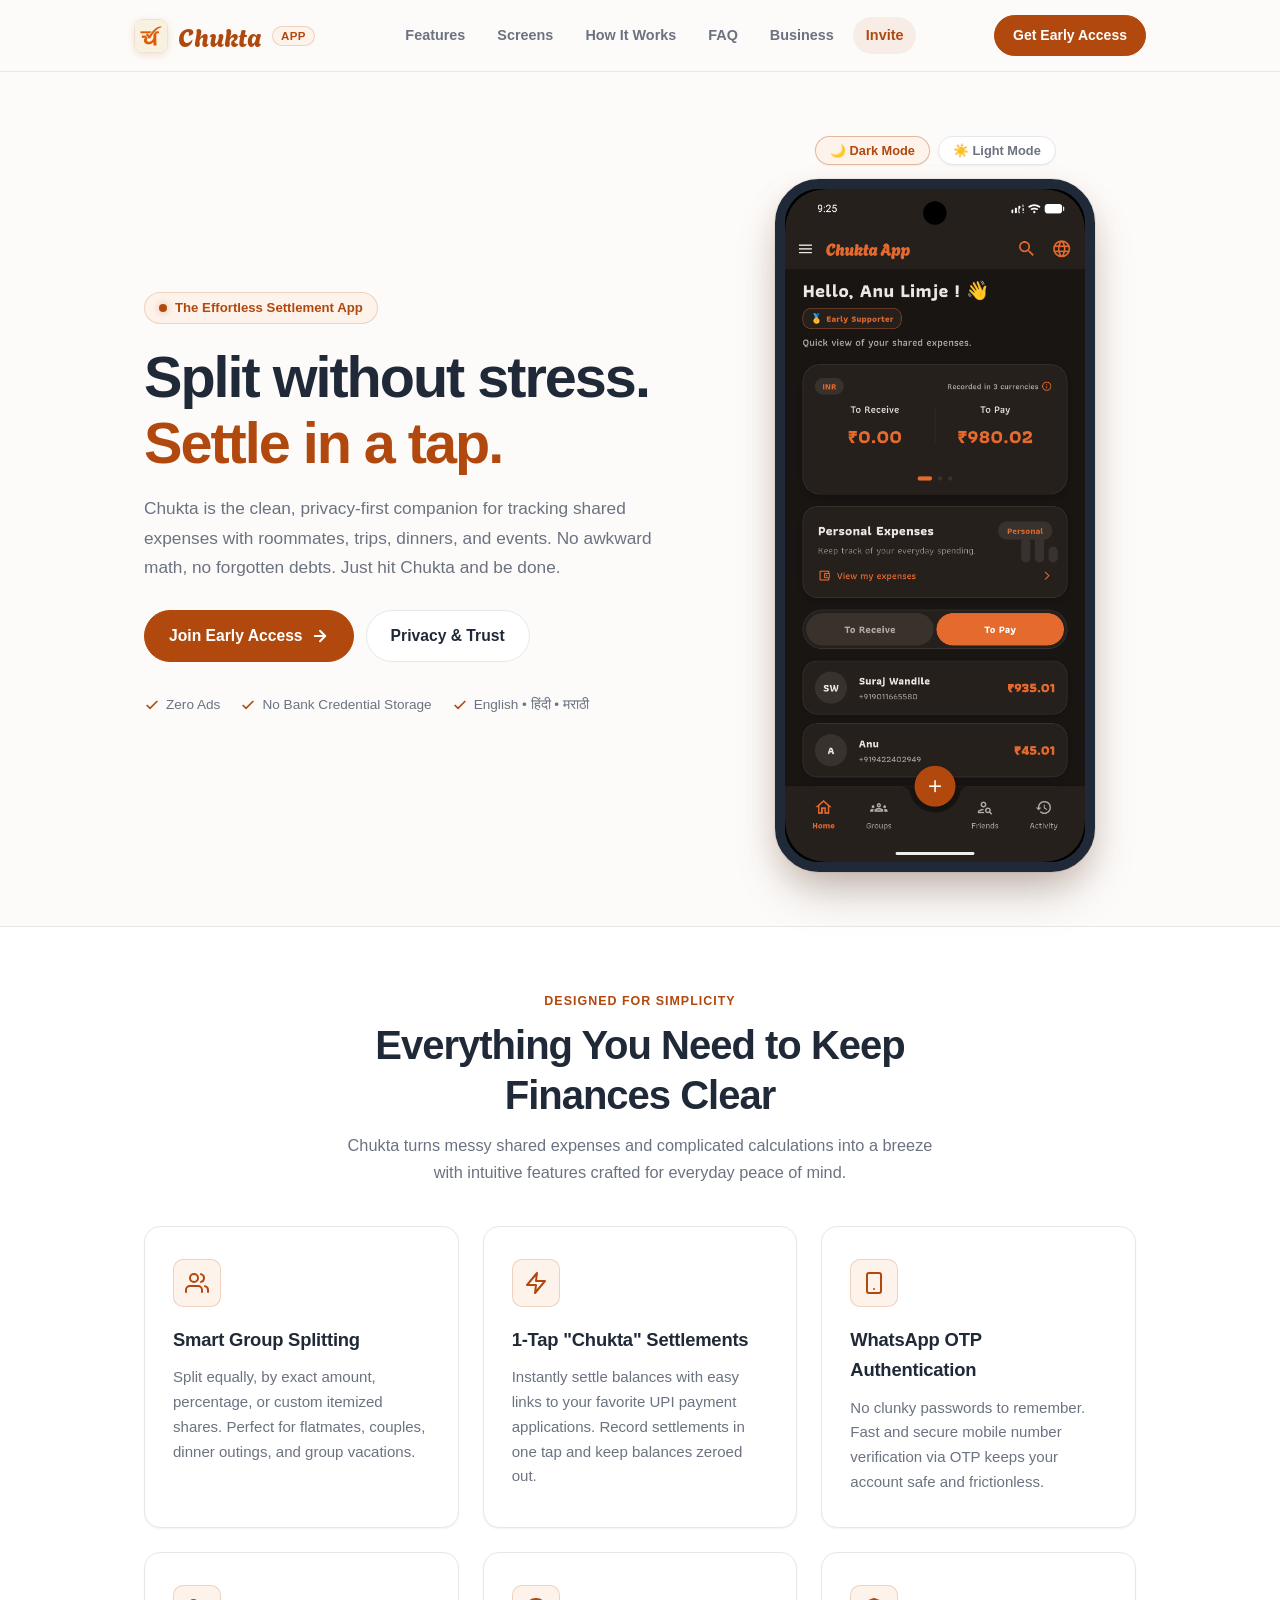
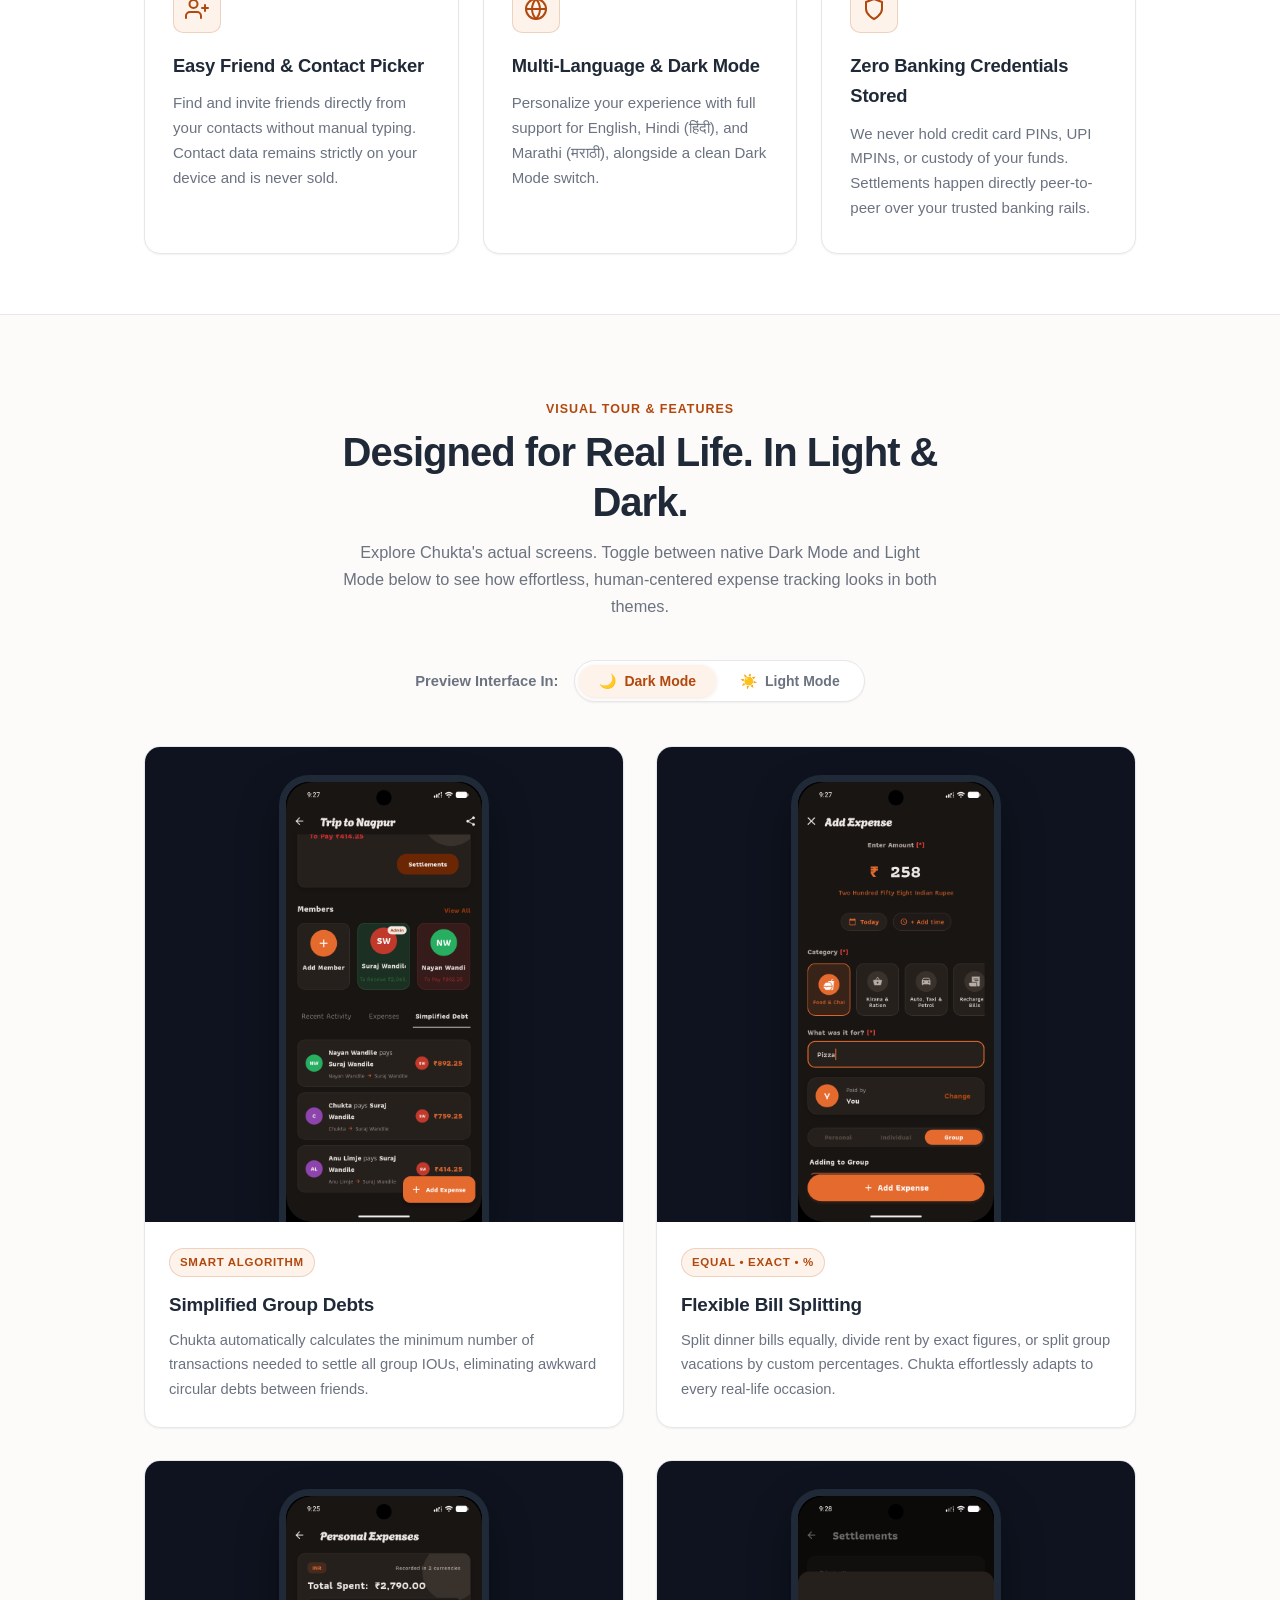
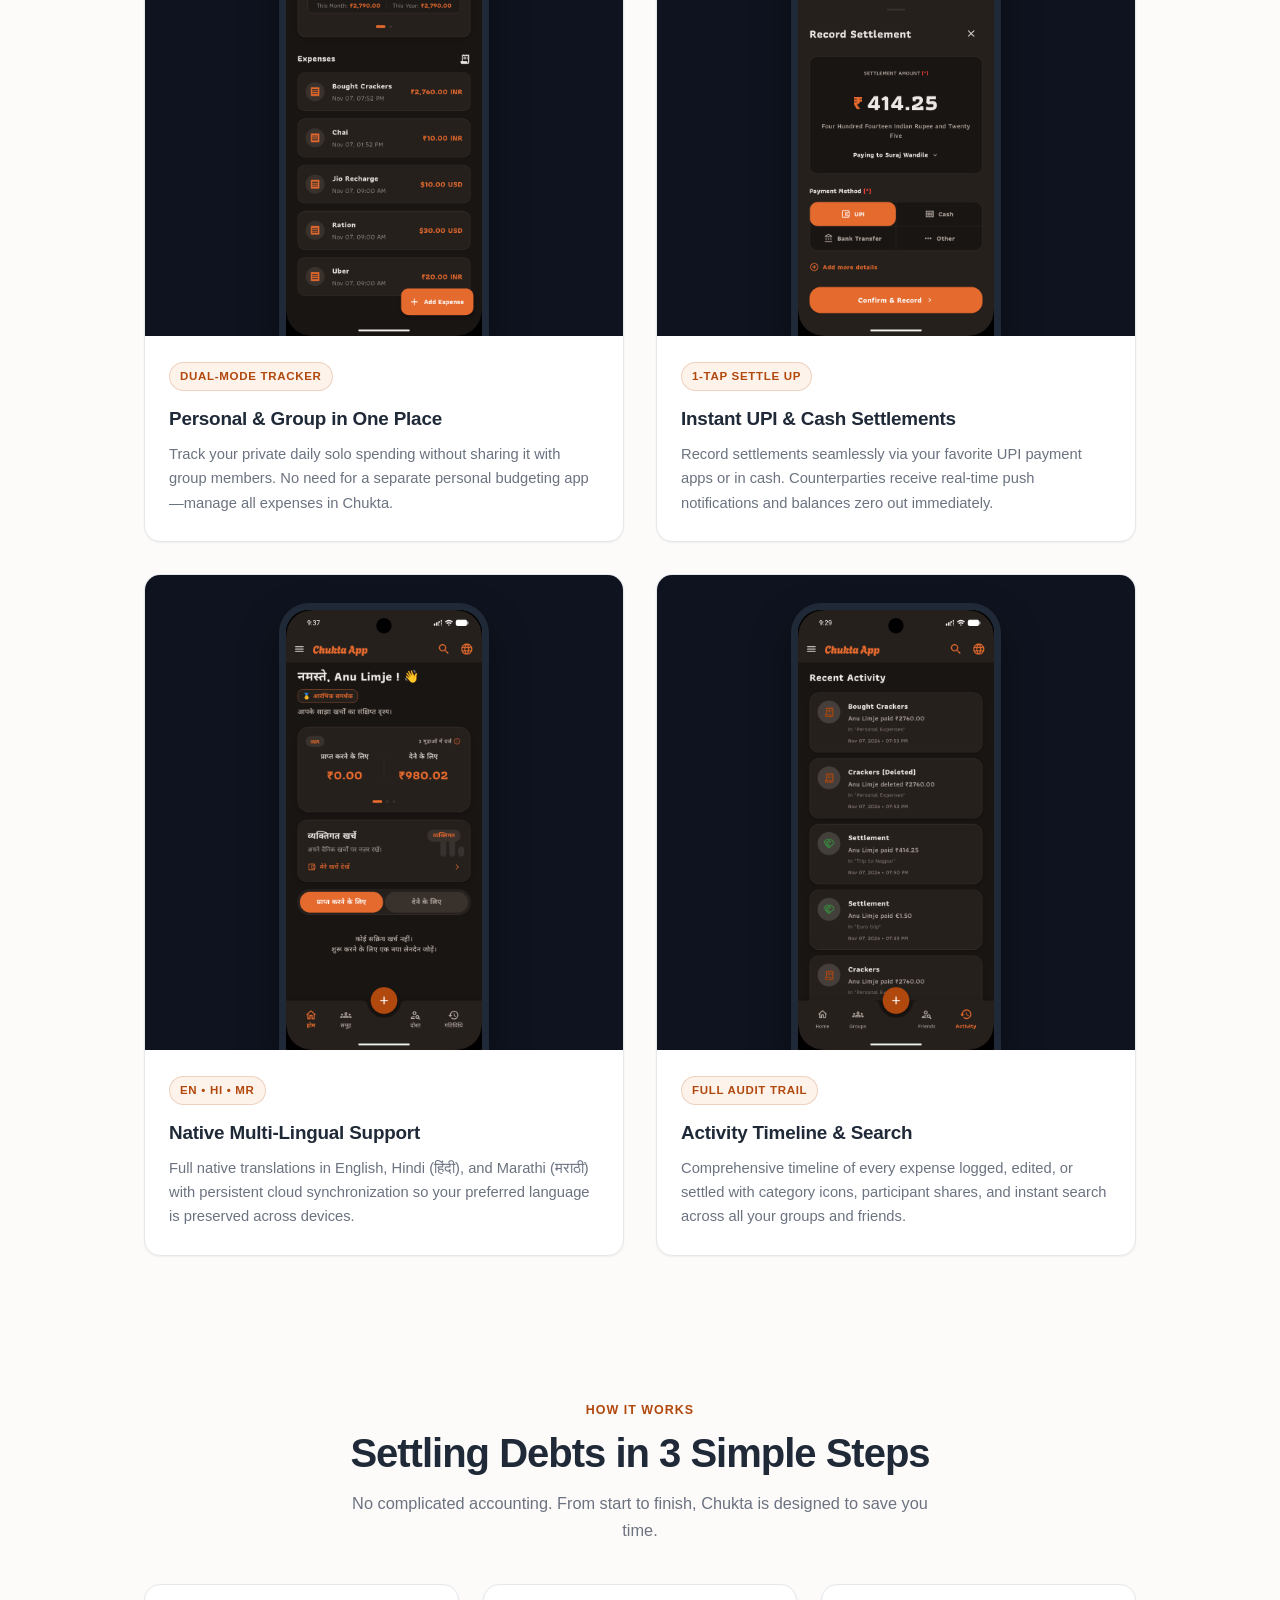
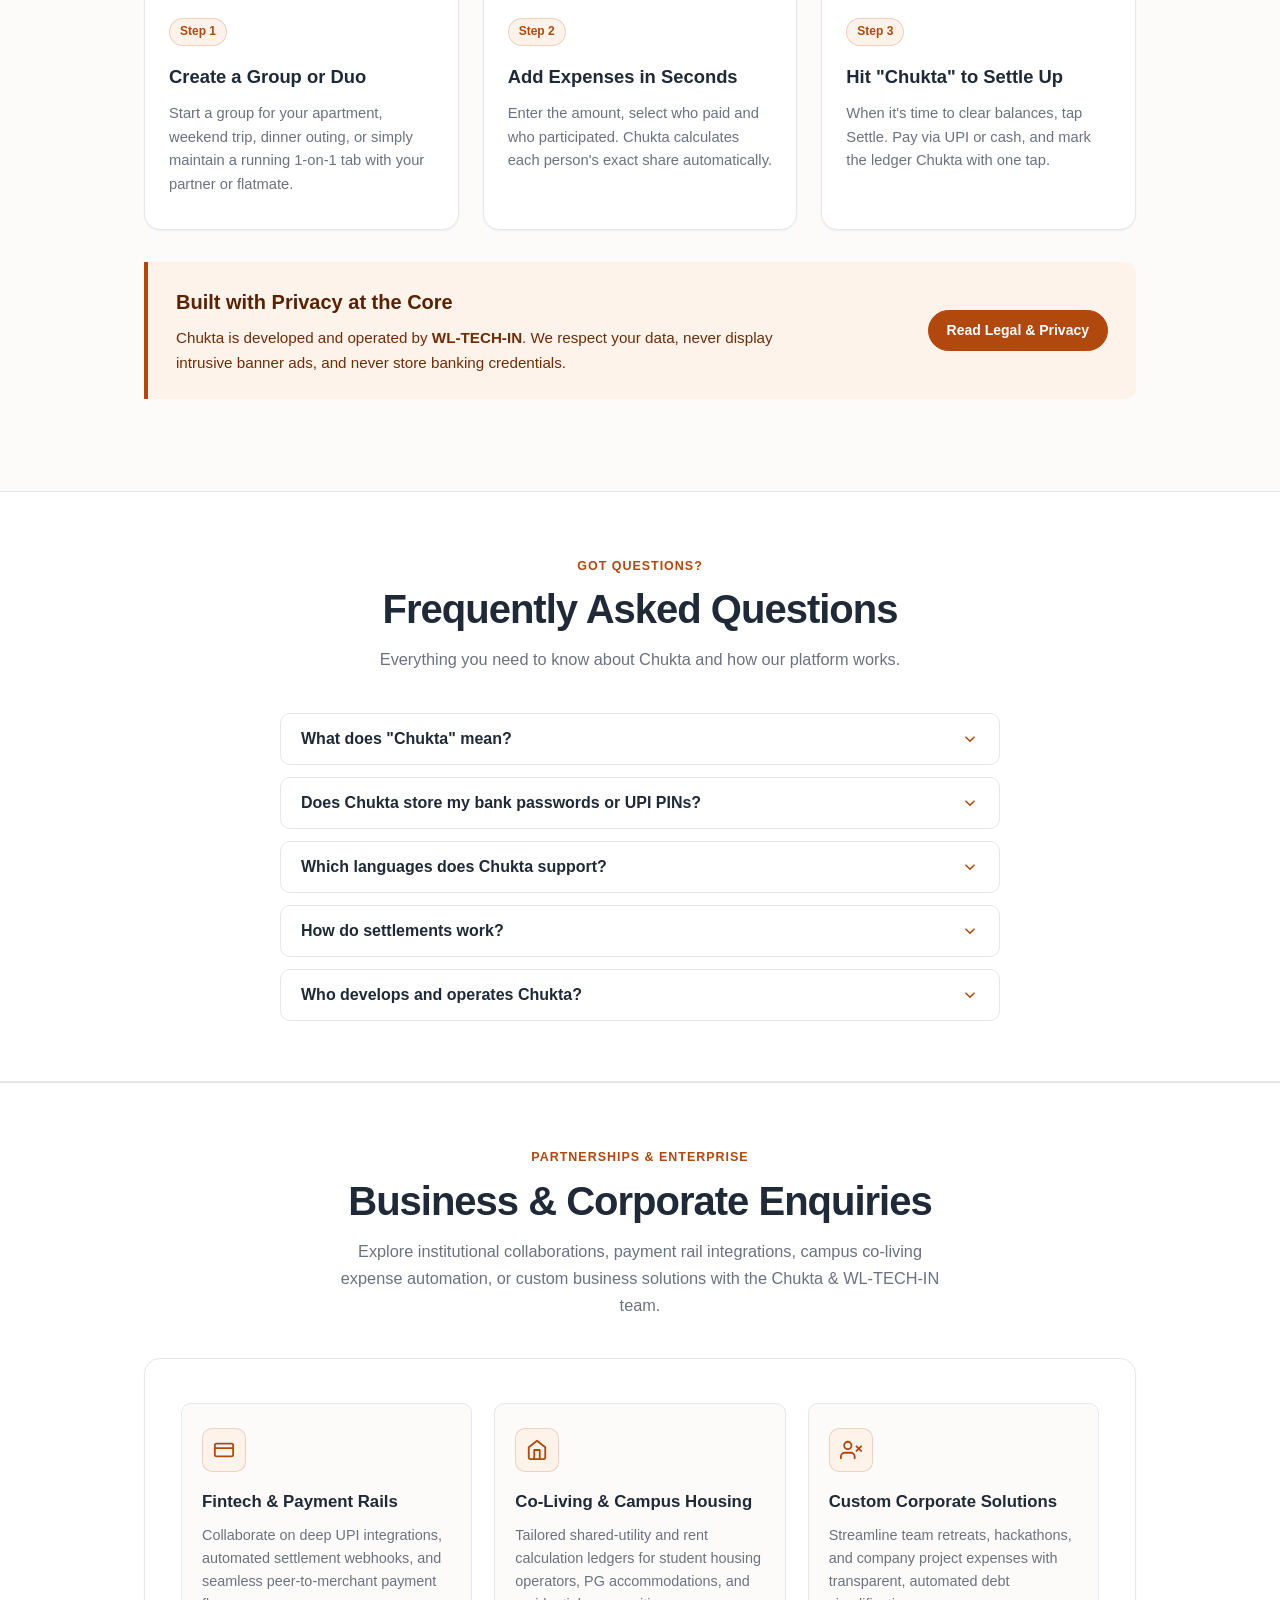
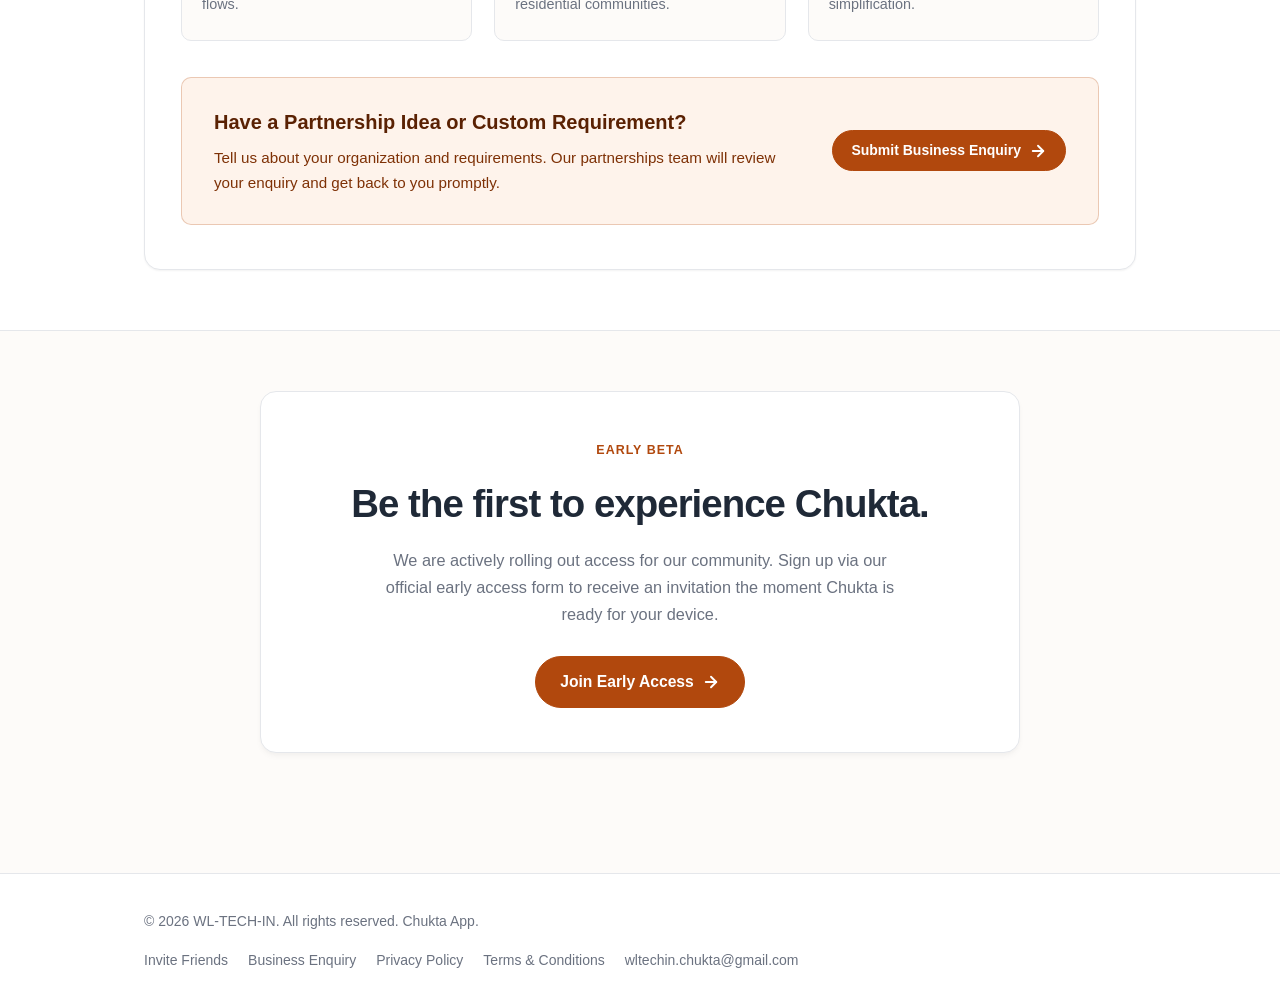
==== commit e8054796: "feat: replace SVG brand icons with custom logo image across Chukta pages" ====
--- a/chukta/index.html
+++ b/chukta/index.html
@@ -37,17 +37,7 @@
   <header id="siteHeader">
     <div class="header-container">
       <a href="index.html" class="brand">
-        <span class="brand-icon">
-          <svg viewBox="0 0 32 32" width="24" height="24" aria-hidden="true">
-            <path d="M9 16.5l4 4 10-10" stroke="white" stroke-width="3" fill="none" stroke-linecap="round" stroke-linejoin="round"/>
-            <defs>
-              <linearGradient id="brandGrad" x1="0" y1="0" x2="32" y2="32" gradientUnits="userSpaceOnUse">
-                <stop stop-color="#D95C14"/>
-                <stop offset="1" stop-color="#943706"/>
-              </linearGradient>
-            </defs>
-          </svg>
-        </span>
+        <img src="../assets/images/chukta_logo.png" onerror="this.onerror=null; this.src='assets/images/chukta_logo.png';" alt="Chukta Logo" class="brand-logo-icon">
         <span class="chukta-label">Chukta</span>
         <span class="brand-badge">App</span>
       </a>
--- a/assets/css/chukta.css
+++ b/assets/css/chukta.css
@@ -123,6 +123,22 @@
   letter-spacing: 0;
   line-height: 1;
   flex-shrink: 0;
+}
+
+.brand-logo-icon {
+  width: 34px;
+  height: 34px;
+  border-radius: 9px;
+  object-fit: cover;
+  display: block;
+  box-shadow: 0 2px 8px rgba(177, 72, 13, 0.16);
+  border: 1px solid rgba(177, 72, 13, 0.15);
+  transition: transform var(--transition);
+  flex-shrink: 0;
+}
+
+.brand:hover .brand-logo-icon {
+  transform: scale(1.08);
 }
 
 .brand-icon {
